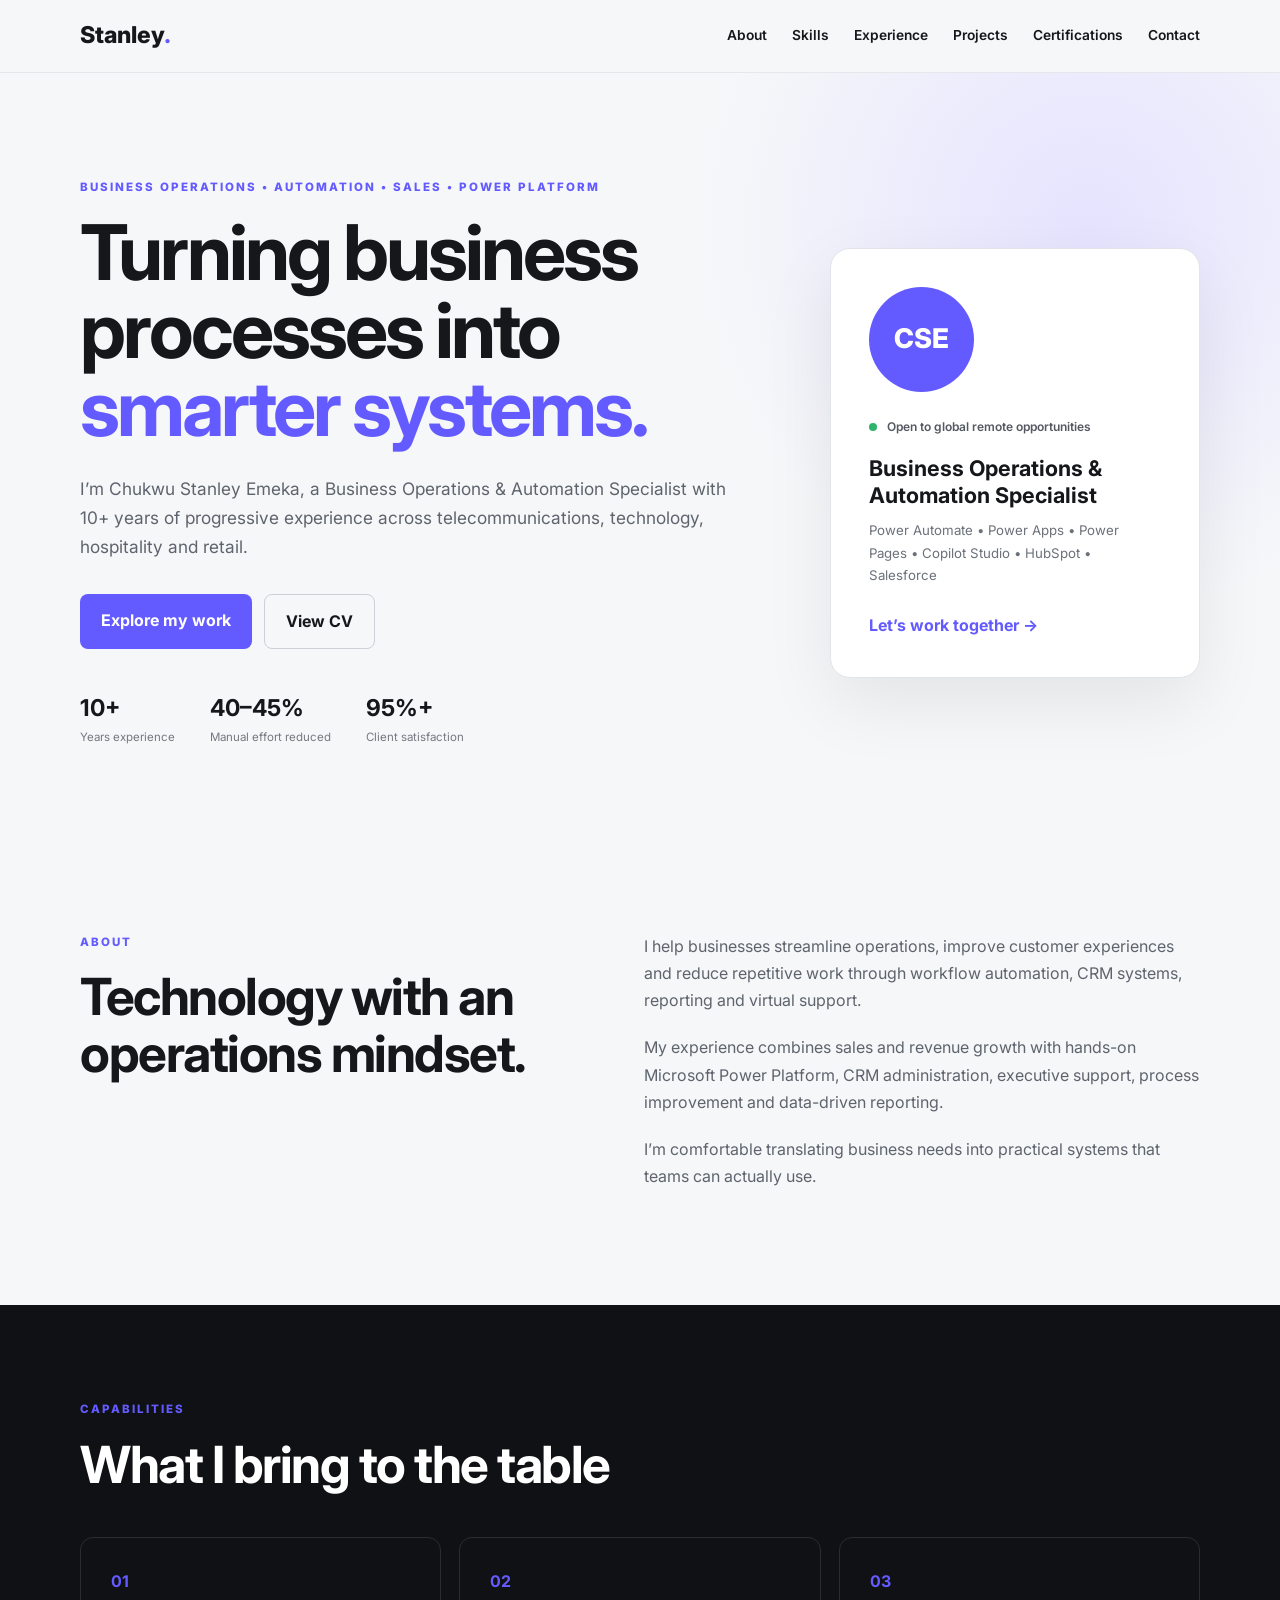
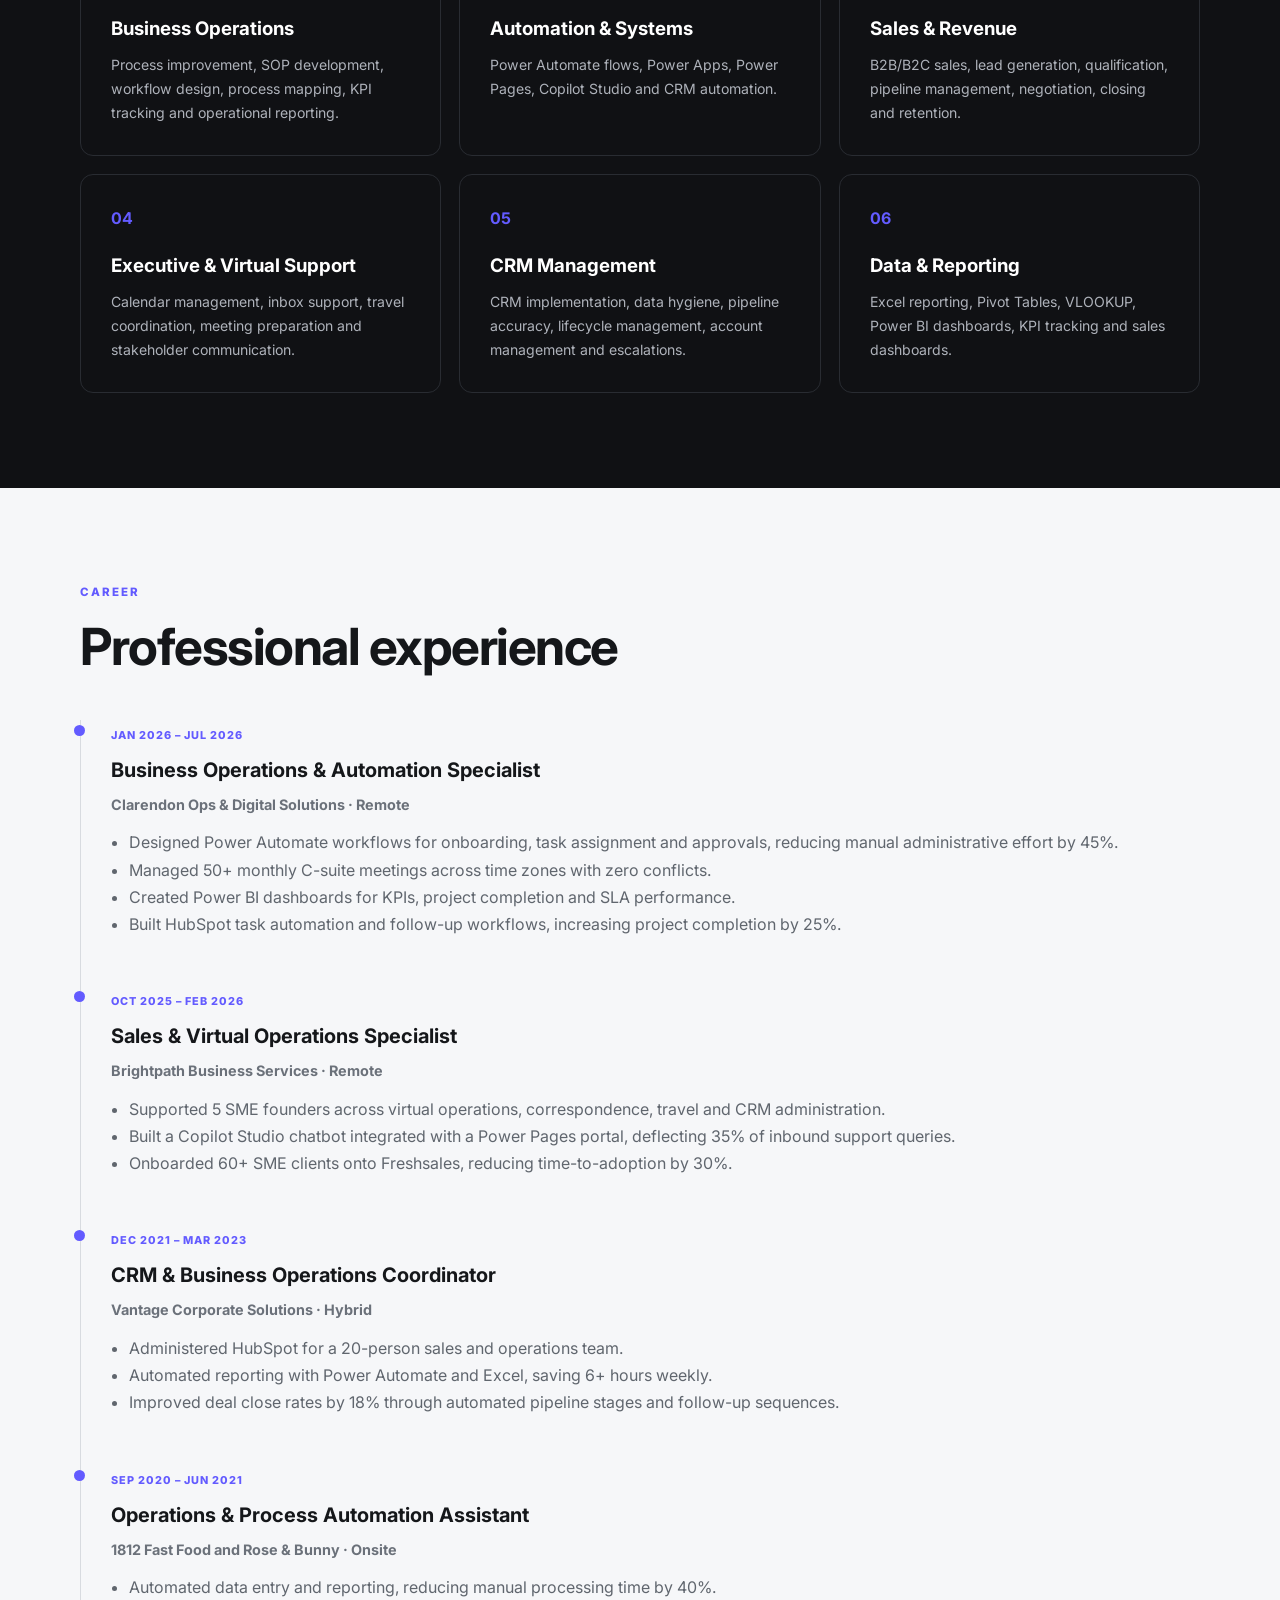
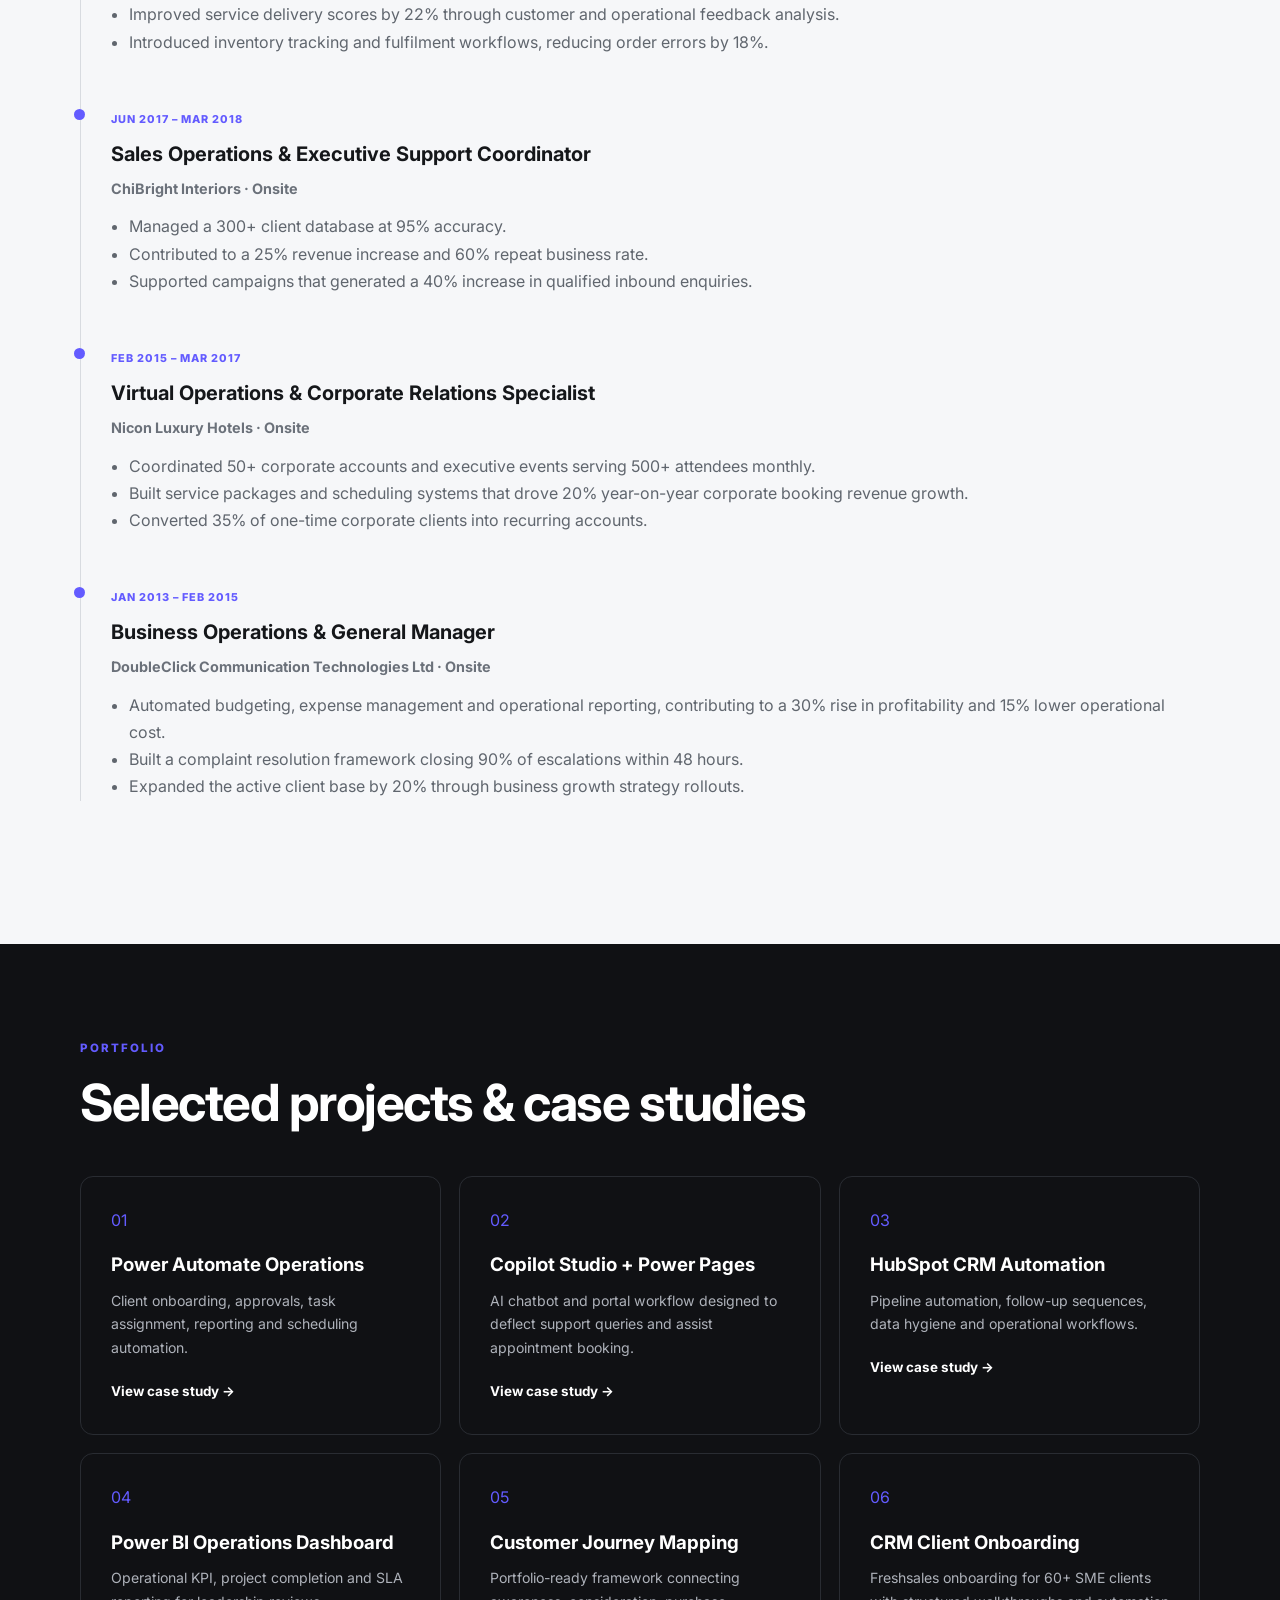
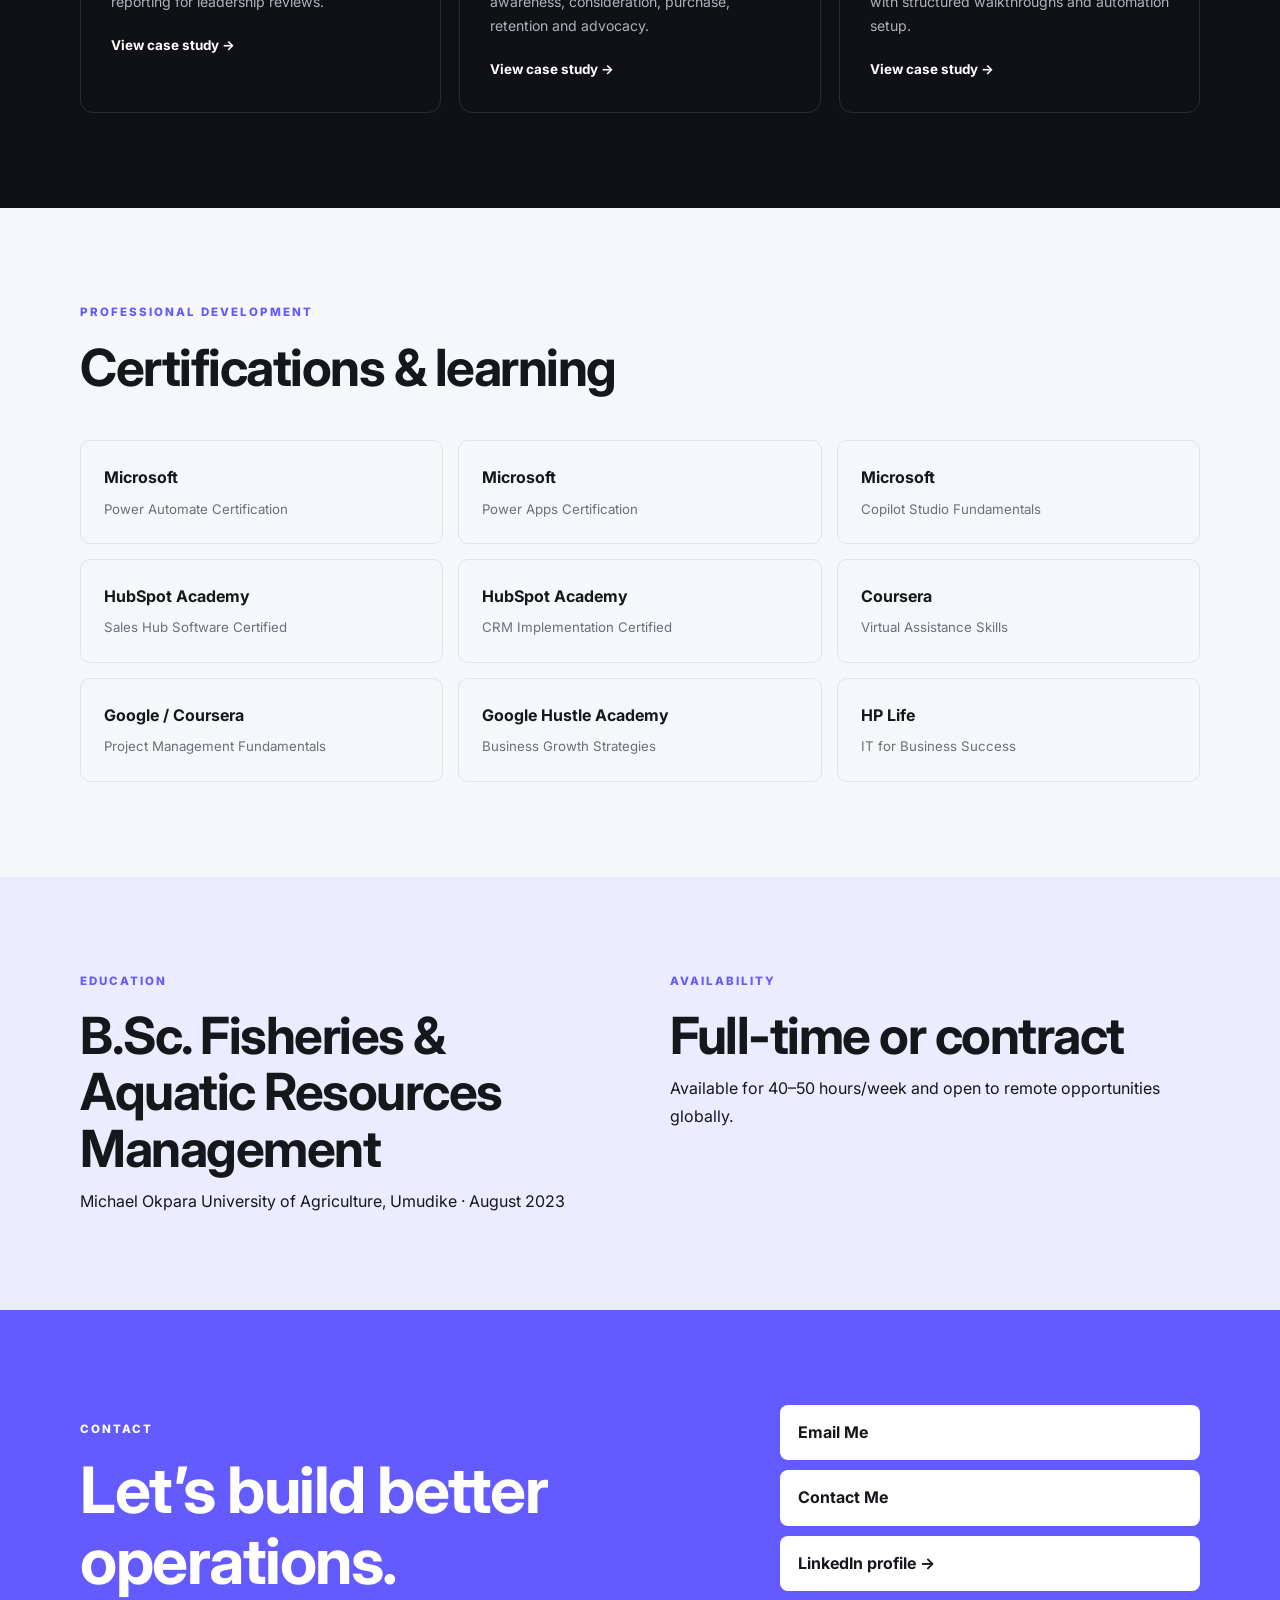
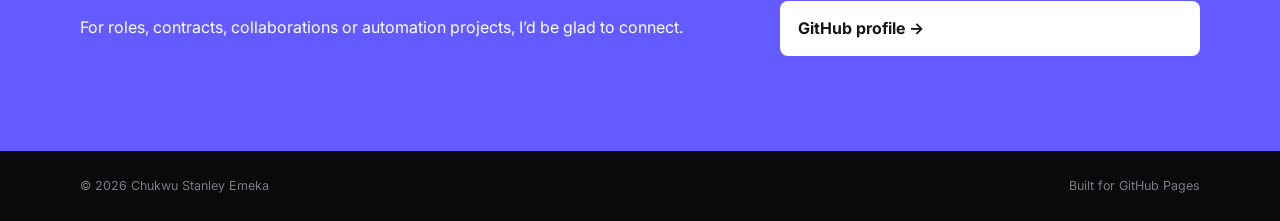
==== index.html @ d2b16f2f "Update index.html" ====
<!DOCTYPE html>
<html lang="en">
<head>
  <meta charset="UTF-8">
  <meta name="viewport" content="width=device-width, initial-scale=1.0">
  <meta name="description" content="Chukwu Stanley Emeka | Business Operations & Automation Specialist, Sales, Virtual Assistant and Microsoft Power Platform.">
  <title>Chukwu Stanley Emeka | Operations & Automation</title>
  <link rel="stylesheet" href="style.css">
  <link rel="preconnect" href="https://fonts.googleapis.com">
  <link rel="preconnect" href="https://fonts.gstatic.com" crossorigin>
  <link href="https://fonts.googleapis.com/css2?family=Inter:wght@400;500;600;700;800&display=swap" rel="stylesheet">
</head>
<body>
<header class="site-header">
  <div class="container nav">
    <a class="logo" href="#home">Stanley<span>.</span></a>
    <button class="menu-toggle" aria-label="Open navigation">☰</button>
    <nav class="nav-links">
      <a href="#about">About</a><a href="#skills">Skills</a><a href="#experience">Experience</a>
      <a href="#projects">Projects</a><a href="#certifications">Certifications</a><a href="#contact">Contact</a>
    </nav>
  </div>
</header>

<main>
<section id="home" class="hero">
  <div class="container hero-grid">
    <div>
      <p class="kicker">BUSINESS OPERATIONS • AUTOMATION • SALES • POWER PLATFORM</p>
      <h1>Turning business processes into <span>smarter systems.</span></h1>
      <p class="lead">I’m Chukwu Stanley Emeka, a Business Operations & Automation Specialist with 10+ years of progressive experience across telecommunications, technology, hospitality and retail.</p>
      <div class="actions">
        <a class="btn primary" href="#projects">Explore my work</a>
        <a class="btn ghost" href="assets/Chukwu_Stanley_Ops_Automation_CV.pdf" target="_blank" rel="noopener">View CV</a>
      </div>
      <div class="hero-metrics">
        <div><strong>10+</strong><span>Years experience</span></div>
        <div><strong>40–45%</strong><span>Manual effort reduced</span></div>
        <div><strong>95%+</strong><span>Client satisfaction</span></div>
      </div>
    </div>
    <aside class="hero-card">
      <div class="avatar">CSE</div>
      <p class="status"><i></i> Open to global remote opportunities</p>
      <h2>Business Operations & Automation Specialist</h2>
      <p>Power Automate • Power Apps • Power Pages • Copilot Studio • HubSpot • Salesforce</p>
      <a class="text-link" href="#contact">Let’s work together →</a>
    </aside>
  </div>
</section>

<section id="about" class="section">
  <div class="container two-col">
    <div>
      <p class="kicker">ABOUT</p>
      <h2>Technology with an operations mindset.</h2>
    </div>
    <div class="copy">
      <p>I help businesses streamline operations, improve customer experiences and reduce repetitive work through workflow automation, CRM systems, reporting and virtual support.</p>
      <p>My experience combines sales and revenue growth with hands-on Microsoft Power Platform, CRM administration, executive support, process improvement and data-driven reporting.</p>
      <p>I’m comfortable translating business needs into practical systems that teams can actually use.</p>
    </div>
  </div>
</section>

<section id="skills" class="section dark">
  <div class="container">
    <p class="kicker">CAPABILITIES</p><h2>What I bring to the table</h2>
    <div class="cards">
      <article><b>01</b><h3>Business Operations</h3><p>Process improvement, SOP development, workflow design, process mapping, KPI tracking and operational reporting.</p></article>
      <article><b>02</b><h3>Automation & Systems</h3><p>Power Automate flows, Power Apps, Power Pages, Copilot Studio and CRM automation.</p></article>
      <article><b>03</b><h3>Sales & Revenue</h3><p>B2B/B2C sales, lead generation, qualification, pipeline management, negotiation, closing and retention.</p></article>
      <article><b>04</b><h3>Executive & Virtual Support</h3><p>Calendar management, inbox support, travel coordination, meeting preparation and stakeholder communication.</p></article>
      <article><b>05</b><h3>CRM Management</h3><p>CRM implementation, data hygiene, pipeline accuracy, lifecycle management, account management and escalations.</p></article>
      <article><b>06</b><h3>Data & Reporting</h3><p>Excel reporting, Pivot Tables, VLOOKUP, Power BI dashboards, KPI tracking and sales dashboards.</p></article>
    </div>
  </div>
</section>

<section id="experience" class="section">
  <div class="container">
    <p class="kicker">CAREER</p><h2>Professional experience</h2>
    <div class="timeline">
      <article><span>JAN 2026 – JUL 2026</span><h3>Business Operations & Automation Specialist</h3><h4>Clarendon Ops & Digital Solutions · Remote</h4><ul>
        <li>Designed Power Automate workflows for onboarding, task assignment and approvals, reducing manual administrative effort by 45%.</li>
        <li>Managed 50+ monthly C-suite meetings across time zones with zero conflicts.</li>
        <li>Created Power BI dashboards for KPIs, project completion and SLA performance.</li>
        <li>Built HubSpot task automation and follow-up workflows, increasing project completion by 25%.</li>
      </ul></article>
      <article><span>OCT 2025 – FEB 2026</span><h3>Sales & Virtual Operations Specialist</h3><h4>Brightpath Business Services · Remote</h4><ul>
        <li>Supported 5 SME founders across virtual operations, correspondence, travel and CRM administration.</li>
        <li>Built a Copilot Studio chatbot integrated with a Power Pages portal, deflecting 35% of inbound support queries.</li>
        <li>Onboarded 60+ SME clients onto Freshsales, reducing time-to-adoption by 30%.</li>
      </ul></article>
      <article><span>DEC 2021 – MAR 2023</span><h3>CRM & Business Operations Coordinator</h3><h4>Vantage Corporate Solutions · Hybrid</h4><ul>
        <li>Administered HubSpot for a 20-person sales and operations team.</li>
        <li>Automated reporting with Power Automate and Excel, saving 6+ hours weekly.</li>
        <li>Improved deal close rates by 18% through automated pipeline stages and follow-up sequences.</li>
      </ul></article>
      <article><span>SEP 2020 – JUN 2021</span><h3>Operations & Process Automation Assistant</h3><h4>1812 Fast Food and Rose & Bunny · Onsite</h4><ul>
        <li>Automated data entry and reporting, reducing manual processing time by 40%.</li>
        <li>Improved service delivery scores by 22% through customer and operational feedback analysis.</li>
        <li>Introduced inventory tracking and fulfilment workflows, reducing order errors by 18%.</li>
      </ul></article>
      <article><span>JUN 2017 – MAR 2018</span><h3>Sales Operations & Executive Support Coordinator</h3><h4>ChiBright Interiors · Onsite</h4><ul>
        <li>Managed a 300+ client database at 95% accuracy.</li>
        <li>Contributed to a 25% revenue increase and 60% repeat business rate.</li>
        <li>Supported campaigns that generated a 40% increase in qualified inbound enquiries.</li>
      </ul></article>
      <article><span>FEB 2015 – MAR 2017</span><h3>Virtual Operations & Corporate Relations Specialist</h3><h4>Nicon Luxury Hotels · Onsite</h4><ul>
        <li>Coordinated 50+ corporate accounts and executive events serving 500+ attendees monthly.</li>
        <li>Built service packages and scheduling systems that drove 20% year-on-year corporate booking revenue growth.</li>
        <li>Converted 35% of one-time corporate clients into recurring accounts.</li>
      </ul></article>
      <article><span>JAN 2013 – FEB 2015</span><h3>Business Operations & General Manager</h3><h4>DoubleClick Communication Technologies Ltd · Onsite</h4><ul>
        <li>Automated budgeting, expense management and operational reporting, contributing to a 30% rise in profitability and 15% lower operational cost.</li>
        <li>Built a complaint resolution framework closing 90% of escalations within 48 hours.</li>
        <li>Expanded the active client base by 20% through business growth strategy rollouts.</li>
      </ul></article>
    </div>
  </div>
</section>

<section id="projects" class="section dark">
  <div class="container">
    <p class="kicker">PORTFOLIO</p><h2>Selected projects & case studies</h2>
    <div class="project-grid">
      <a class="project-card" href="projects/power-automate.html"><span>01</span><h3>Power Automate Operations</h3><p>Client onboarding, approvals, task assignment, reporting and scheduling automation.</p><b>View case study →</b></a>
      <a class="project-card" href="projects/copilot-studio.html"><span>02</span><h3>Copilot Studio + Power Pages</h3><p>AI chatbot and portal workflow designed to deflect support queries and assist appointment booking.</p><b>View case study →</b></a>
      <a class="project-card" href="projects/hubspot-crm.html"><span>03</span><h3>HubSpot CRM Automation</h3><p>Pipeline automation, follow-up sequences, data hygiene and operational workflows.</p><b>View case study →</b></a>
      <a class="project-card" href="projects/power-bi.html"><span>04</span><h3>Power BI Operations Dashboard</h3><p>Operational KPI, project completion and SLA reporting for leadership reviews.</p><b>View case study →</b></a>
      <a class="project-card" href="projects/customer-journey.html"><span>05</span><h3>Customer Journey Mapping</h3><p>Portfolio-ready framework connecting awareness, consideration, purchase, retention and advocacy.</p><b>View case study →</b></a>
      <a class="project-card" href="projects/crm-onboarding.html"><span>06</span><h3>CRM Client Onboarding</h3><p>Freshsales onboarding for 60+ SME clients with structured walkthroughs and automation setup.</p><b>View case study →</b></a>
    </div>
  </div>
</section>

<section id="certifications" class="section">
  <div class="container">
    <p class="kicker">PROFESSIONAL DEVELOPMENT</p><h2>Certifications & learning</h2>
    <div class="cert-grid">
      <div><strong>Microsoft</strong><span>Power Automate Certification</span></div>
      <div><strong>Microsoft</strong><span>Power Apps Certification</span></div>
      <div><strong>Microsoft</strong><span>Copilot Studio Fundamentals</span></div>
      <div><strong>HubSpot Academy</strong><span>Sales Hub Software Certified</span></div>
      <div><strong>HubSpot Academy</strong><span>CRM Implementation Certified</span></div>
      <div><strong>Coursera</strong><span>Virtual Assistance Skills</span></div>
      <div><strong>Google / Coursera</strong><span>Project Management Fundamentals</span></div>
      <div><strong>Google Hustle Academy</strong><span>Business Growth Strategies</span></div>
      <div><strong>HP Life</strong><span>IT for Business Success</span></div>
    </div>
  </div>
</section>

<section class="section highlight">
  <div class="container highlight-grid">
    <div><p class="kicker">EDUCATION</p><h2>B.Sc. Fisheries & Aquatic Resources Management</h2><p>Michael Okpara University of Agriculture, Umudike · August 2023</p></div>
    <div><p class="kicker">AVAILABILITY</p><h2>Full-time or contract</h2><p>Available for 40–50 hours/week and open to remote opportunities globally.</p></div>
  </div>
</section>

<section id="contact" class="section contact">
  <div class="container contact-grid">
    <div><p class="kicker">CONTACT</p><h2>Let’s build better operations.</h2><p>For roles, contracts, collaborations or automation projects, I’d be glad to connect.</p></div>
    <div class="contact-links">
      <a href="mailto:stanthebest.ce@gmail.com">Email Me</a>
      <a href="tel:+2348025000174">Contact Me</a>
      <a href="https://www.linkedin.com/in/chukwu-stanley-e" target="_blank" rel="noopener">LinkedIn profile →</a>
      <a href="https://github.com/stanthebest94" target="_blank" rel="noopener">GitHub profile →</a>
    </div>
  </div>
</section>
</main>

<footer><div class="container footer"><span>© <span id="year"></span> Chukwu Stanley Emeka</span><span>Built for GitHub Pages</span></div></footer>
<script src="script.js"></script>
</body>
</html>
---- style.css ----
*{box-sizing:border-box;margin:0;padding:0}html{scroll-behavior:smooth}body{font-family:Inter,Arial,sans-serif;background:#f6f7f9;color:#15171a;line-height:1.7}a{text-decoration:none;color:inherit}.container{width:min(1120px,90%);margin:auto}.site-header{position:sticky;top:0;z-index:20;background:rgba(246,247,249,.94);backdrop-filter:blur(14px);border-bottom:1px solid #e5e7eb}.nav{min-height:72px;display:flex;align-items:center;justify-content:space-between}.logo{font-size:1.45rem;font-weight:800}.logo span{color:#635bff}.nav-links{display:flex;gap:25px;font-size:.86rem;font-weight:600}.nav-links a:hover{color:#635bff}.menu-toggle{display:none;background:none;border:0;font-size:1.5rem}.hero{padding:105px 0 90px;background:radial-gradient(circle at 85% 20%,#e6e3ff,transparent 31%)}.hero-grid{display:grid;grid-template-columns:1.45fr .8fr;gap:80px;align-items:center}.kicker{font-size:.72rem;letter-spacing:2px;font-weight:800;color:#635bff;margin-bottom:16px}.hero h1{font-size:clamp(3rem,6vw,5.5rem);line-height:1.02;letter-spacing:-3px;margin-bottom:25px}.hero h1 span{color:#635bff}.lead{font-size:1.08rem;color:#5e646d;max-width:720px}.actions{display:flex;gap:12px;margin:32px 0}.btn{display:inline-block;padding:13px 21px;border-radius:8px;font-weight:700}.primary{background:#635bff;color:#fff}.ghost{border:1px solid #ccd0d7}.hero-metrics{display:flex;gap:35px;margin-top:40px}.hero-metrics strong,.hero-metrics span{display:block}.hero-metrics strong{font-size:1.45rem}.hero-metrics span{font-size:.72rem;color:#747981}.hero-card{background:#fff;border:1px solid #e1e4e8;border-radius:20px;padding:38px;box-shadow:0 25px 70px rgba(0,0,0,.08)}.avatar{width:105px;height:105px;border-radius:50%;display:grid;place-items:center;background:#635bff;color:#fff;font-size:1.7rem;font-weight:800;margin-bottom:25px}.status{font-size:.75rem;font-weight:600;color:#535861}.status i{display:inline-block;width:8px;height:8px;background:#2db56e;border-radius:50%;margin-right:7px}.hero-card h2{font-size:1.35rem;line-height:1.25;margin:18px 0 10px}.hero-card>p:last-of-type{font-size:.83rem;color:#6b717a}.text-link{display:inline-block;margin-top:25px;color:#635bff;font-weight:700}.section{padding:95px 0}.section h2{font-size:clamp(2.1rem,4vw,3.4rem);line-height:1.1;letter-spacing:-1.5px;margin-bottom:45px}.two-col{display:grid;grid-template-columns:1fr 1.15fr;gap:80px}.copy{color:#5e646d}.copy p{margin-bottom:20px}.dark{background:#101114;color:#fff}.cards{display:grid;grid-template-columns:repeat(3,1fr);gap:18px}.cards article{border:1px solid #292c32;border-radius:13px;padding:30px;transition:.25s}.cards article:hover{transform:translateY(-4px);border-color:#635bff}.cards b,.project-card span{color:#635bff}.cards h3{margin:18px 0 8px}.cards p,.project-card p{color:#aeb2ba;font-size:.88rem}.timeline{border-left:1px solid #d8dbe0;padding-left:30px}.timeline article{position:relative;margin-bottom:48px}.timeline article:before{content:"";position:absolute;left:-37px;top:5px;width:11px;height:11px;border-radius:50%;background:#635bff}.timeline span{font-size:.68rem;letter-spacing:1px;font-weight:800;color:#635bff}.timeline h3{font-size:1.25rem;margin:6px 0}.timeline h4{font-size:.9rem;color:#6b717a;margin-bottom:12px}.timeline ul{padding-left:18px;color:#60666e}.project-grid{display:grid;grid-template-columns:repeat(3,1fr);gap:18px}.project-card{display:block;border:1px solid #292c32;border-radius:13px;padding:30px;transition:.25s}.project-card:hover{transform:translateY(-4px);border-color:#635bff}.project-card h3{margin:15px 0 8px}.project-card b{display:inline-block;margin-top:20px;color:#fff;font-size:.84rem}.cert-grid{display:grid;grid-template-columns:repeat(3,1fr);gap:15px}.cert-grid div{padding:23px;border:1px solid #e0e3e7;border-radius:10px}.cert-grid strong,.cert-grid span{display:block}.cert-grid strong{margin-bottom:6px}.cert-grid span{font-size:.83rem;color:#697079}.highlight{background:#ecebff}.highlight-grid{display:grid;grid-template-columns:1fr 1fr;gap:60px}.highlight h2{margin-bottom:12px}.contact{background:#635bff;color:#fff}.contact .kicker{color:#fff}.contact-grid{display:grid;grid-template-columns:1.2fr .8fr;gap:70px;align-items:center}.contact h2{font-size:clamp(2.4rem,5vw,4.2rem);margin-bottom:18px}.contact-links{display:flex;flex-direction:column;gap:10px}.contact-links a{background:#fff;color:#15171a;padding:14px 18px;border-radius:8px;font-weight:700}.footer{min-height:70px;display:flex;align-items:center;justify-content:space-between;color:#777d85;font-size:.78rem}footer{background:#090a0c}@media(max-width:850px){.nav-links{display:none;position:absolute;top:72px;left:0;right:0;background:#f6f7f9;padding:25px;flex-direction:column;text-align:center}.nav-links.open{display:flex}.menu-toggle{display:block}.hero-grid,.two-col,.contact-grid,.highlight-grid{grid-template-columns:1fr}.cards,.project-grid,.cert-grid{grid-template-columns:1fr 1fr}.hero{padding-top:75px}.hero-metrics{flex-wrap:wrap}}@media(max-width:550px){.section{padding:70px 0}.hero h1{letter-spacing:-2px}.hero-metrics{gap:20px}.cards,.project-grid,.cert-grid{grid-template-columns:1fr}.actions{flex-direction:column}.btn{text-align:center}.footer{flex-direction:column;justify-content:center;gap:5px}}
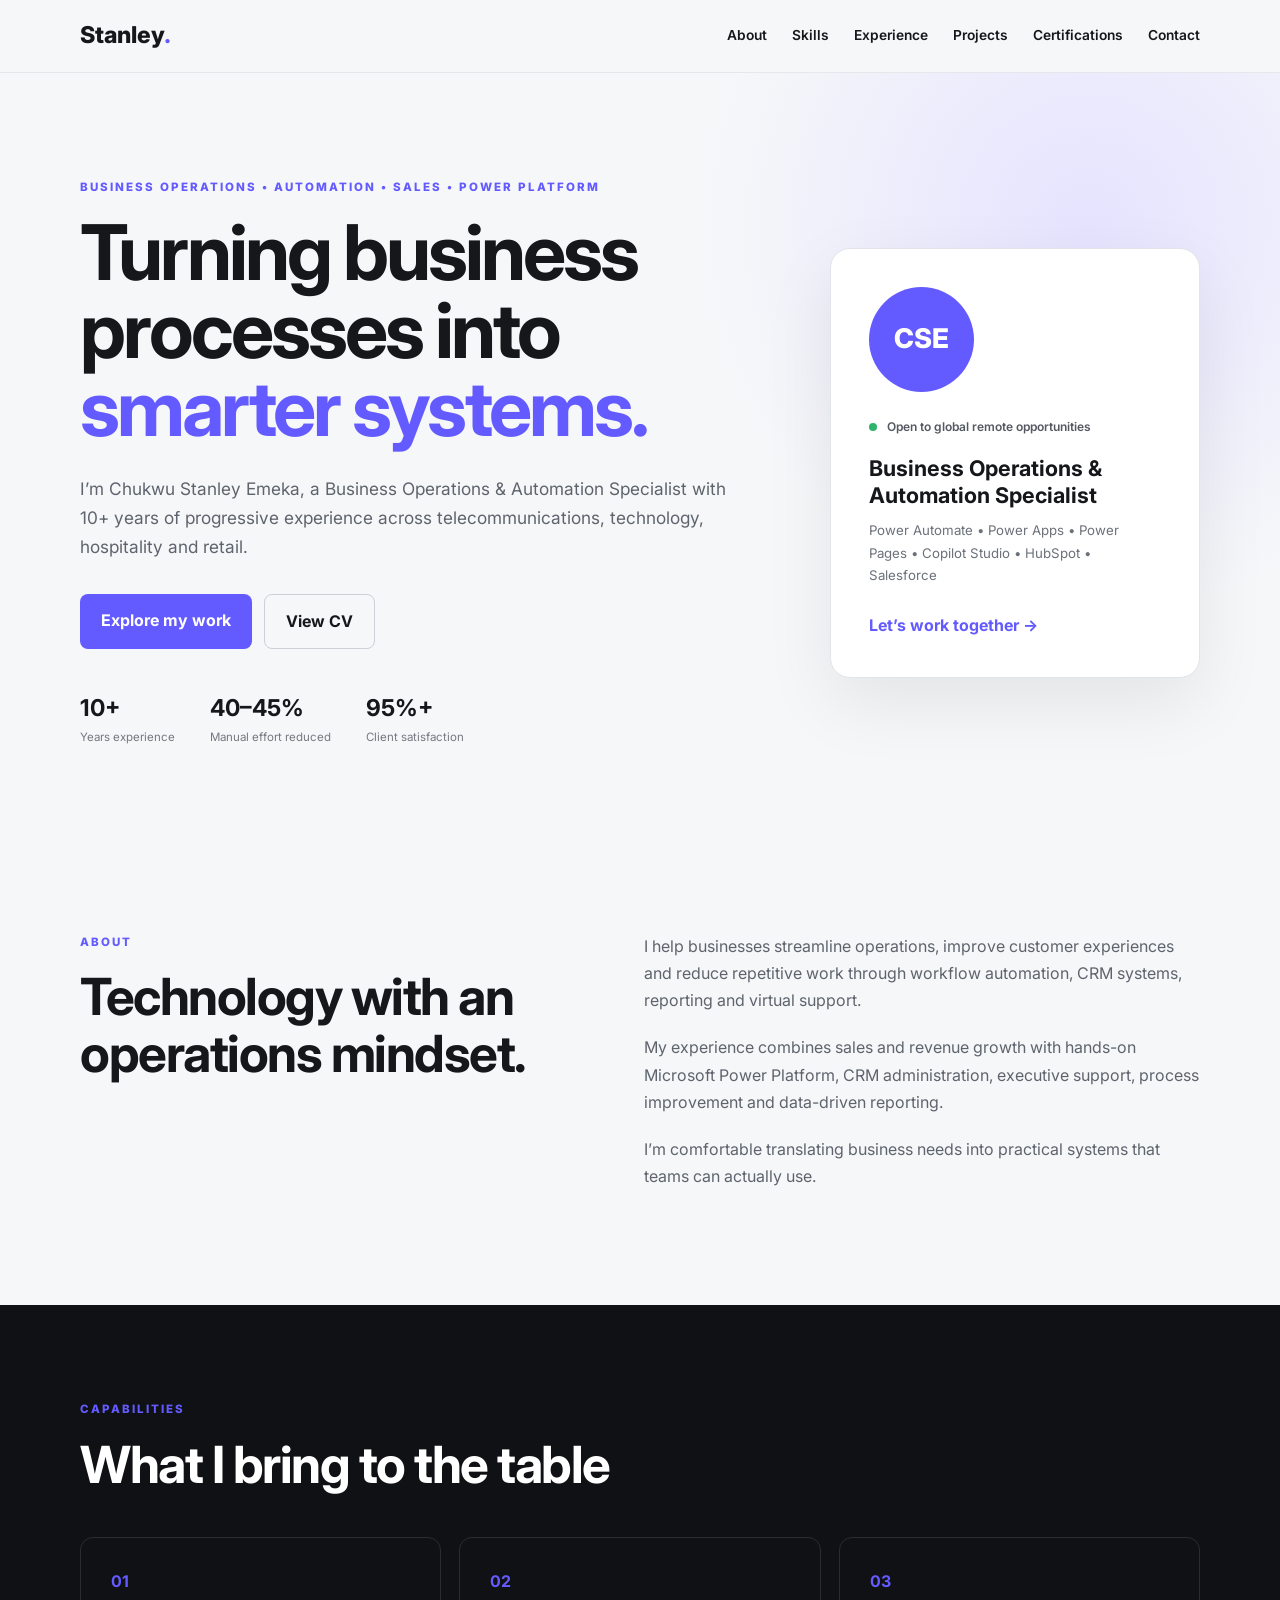
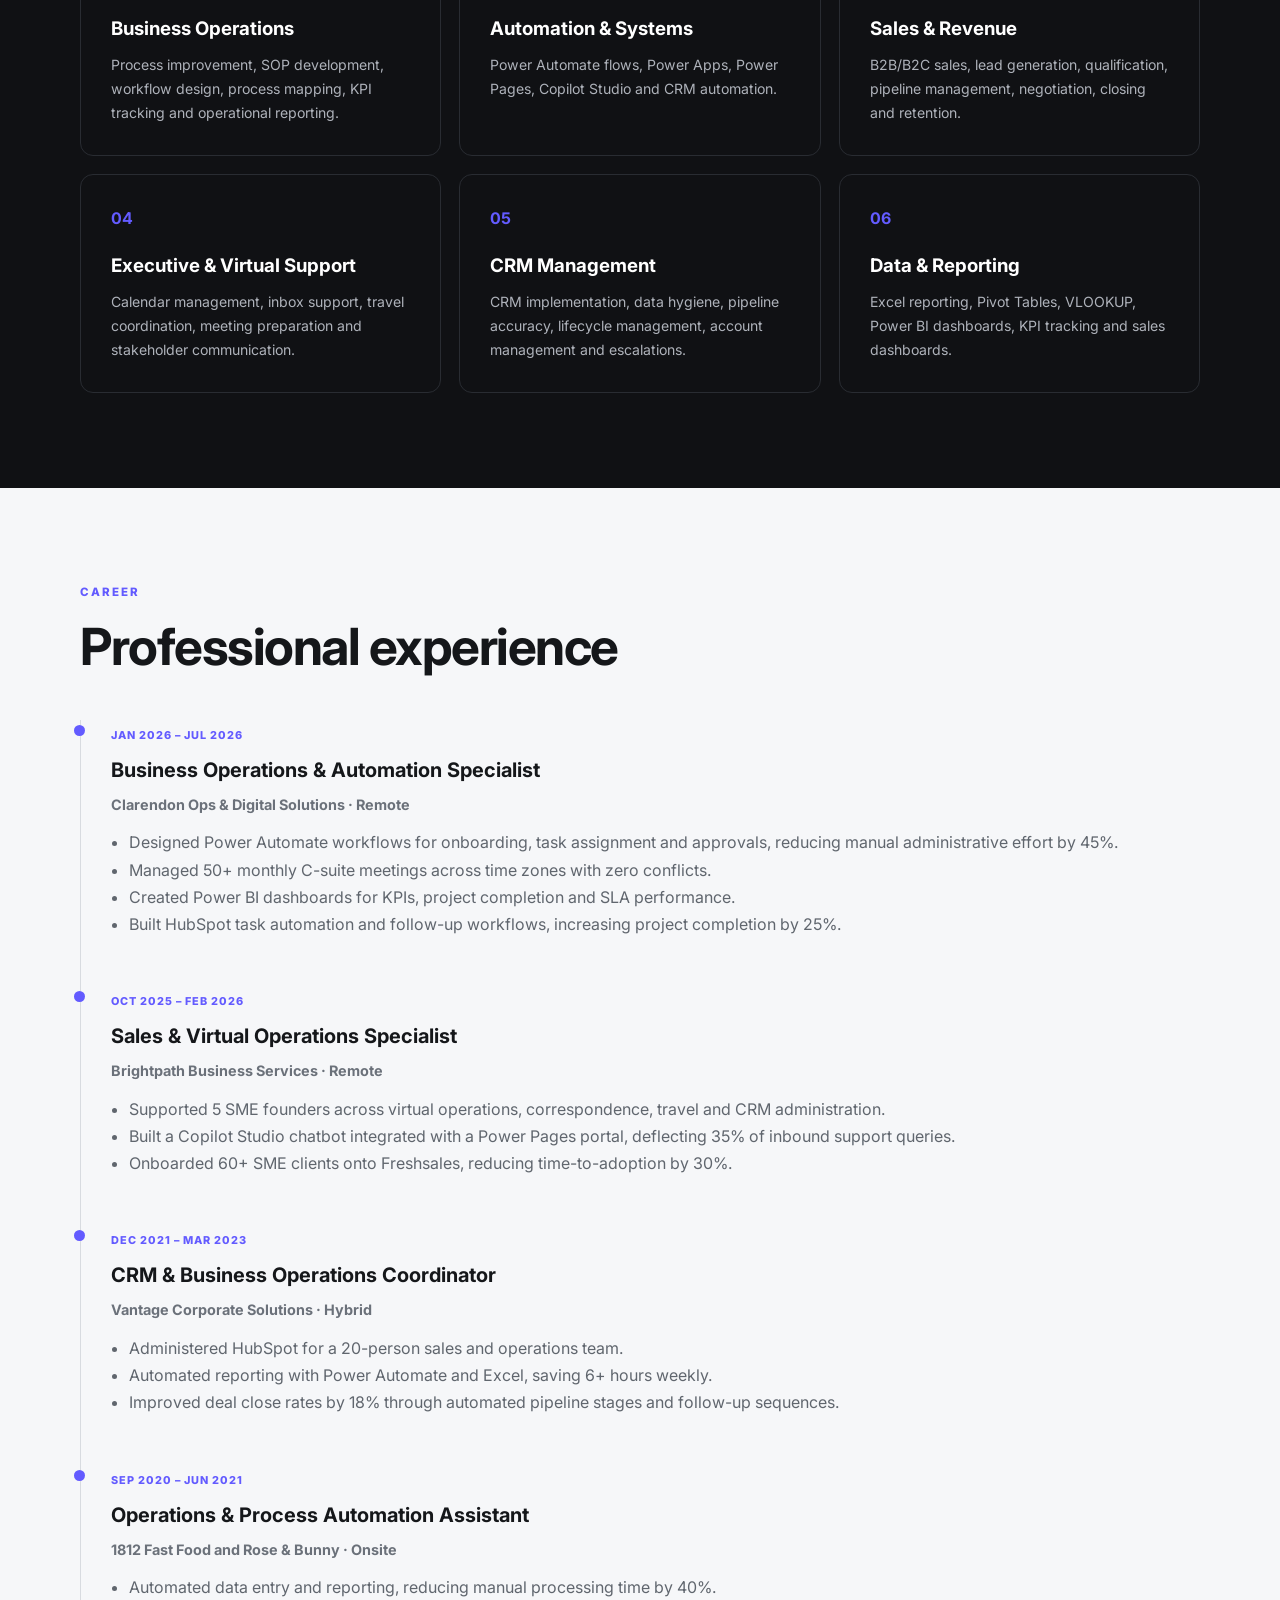
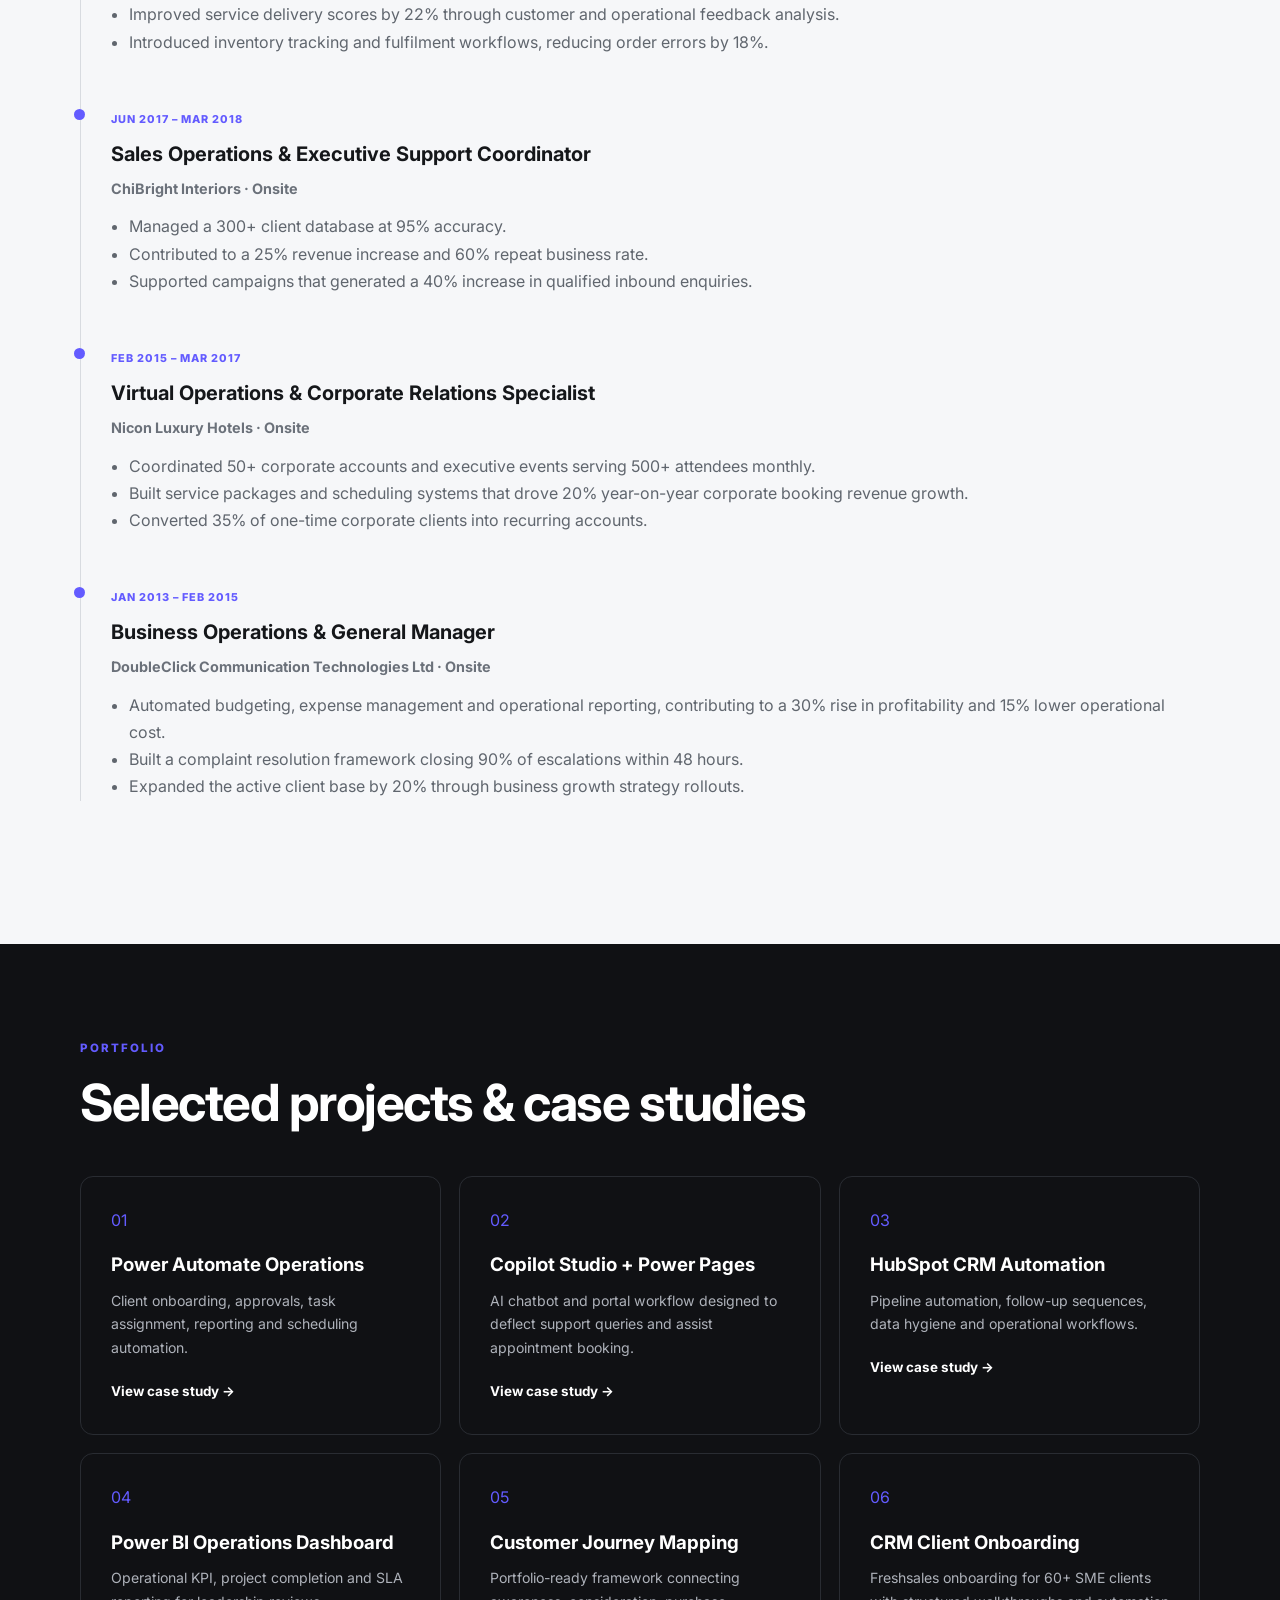
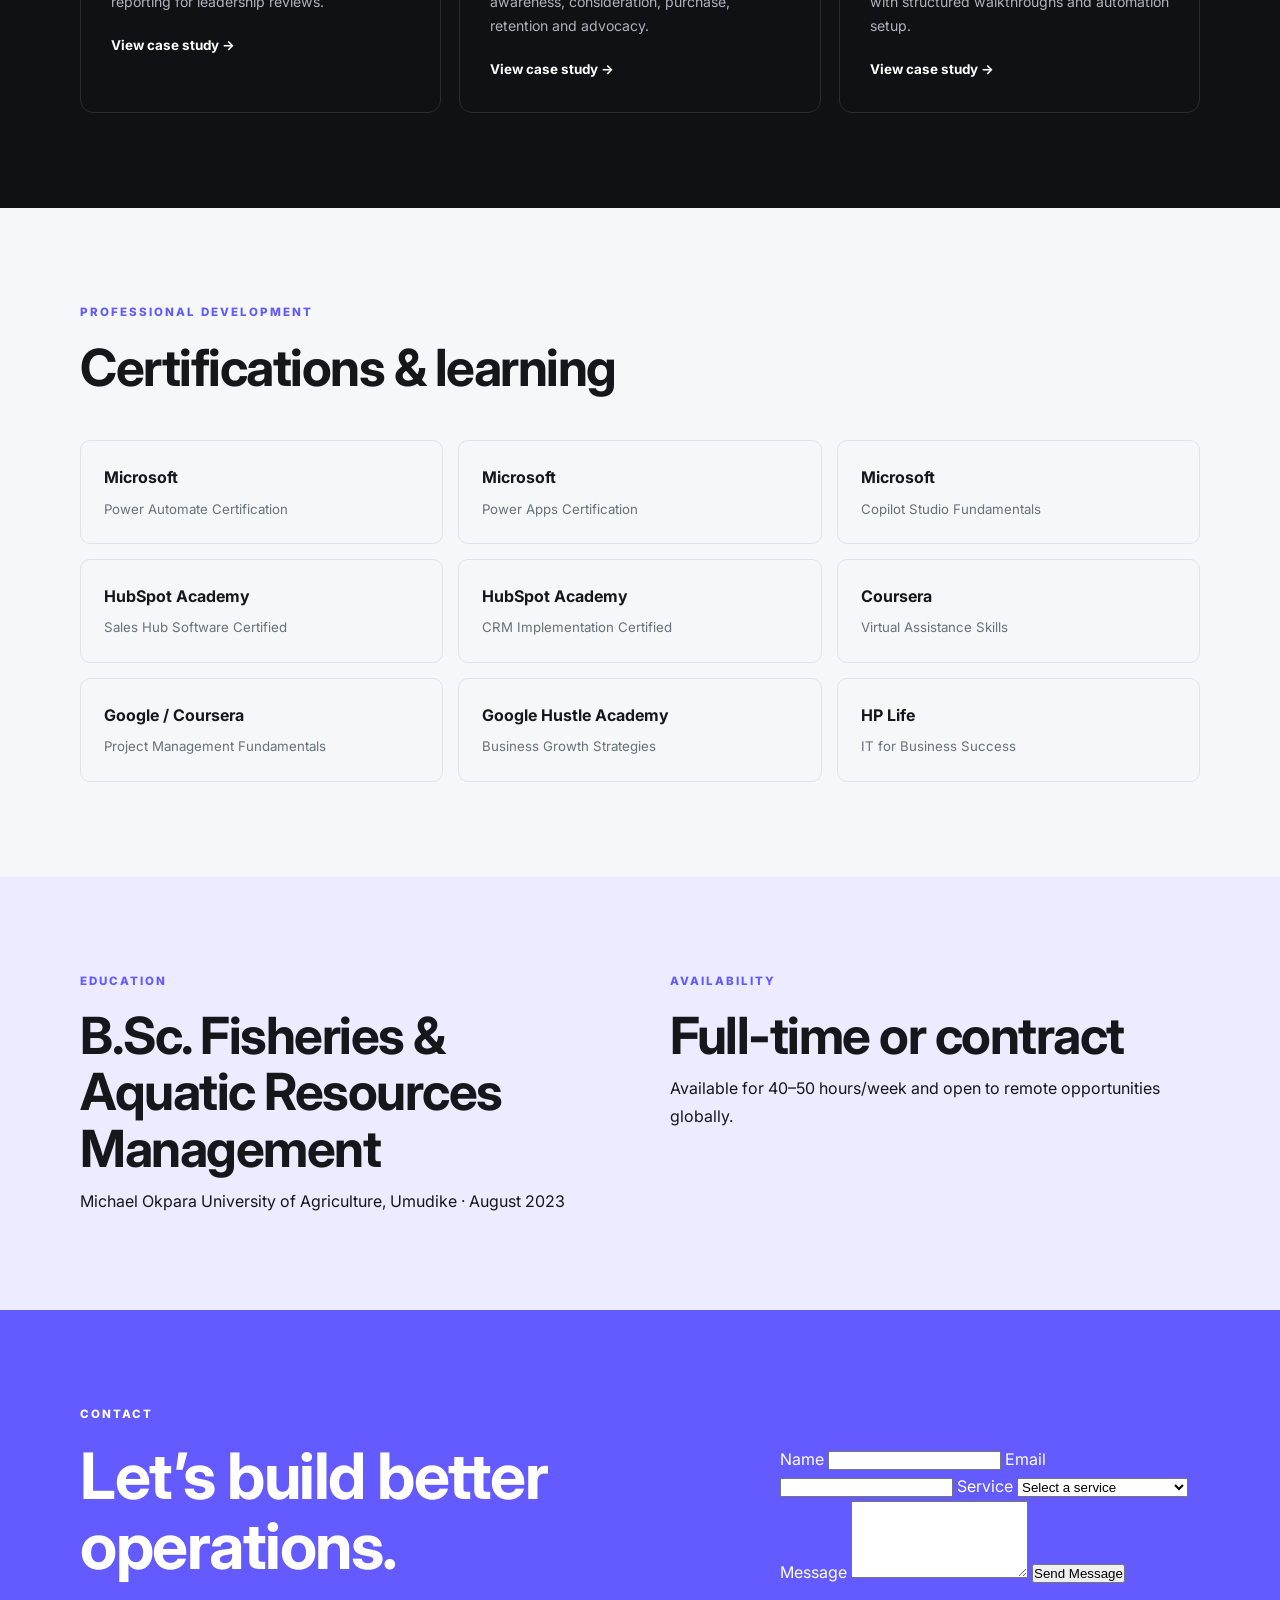
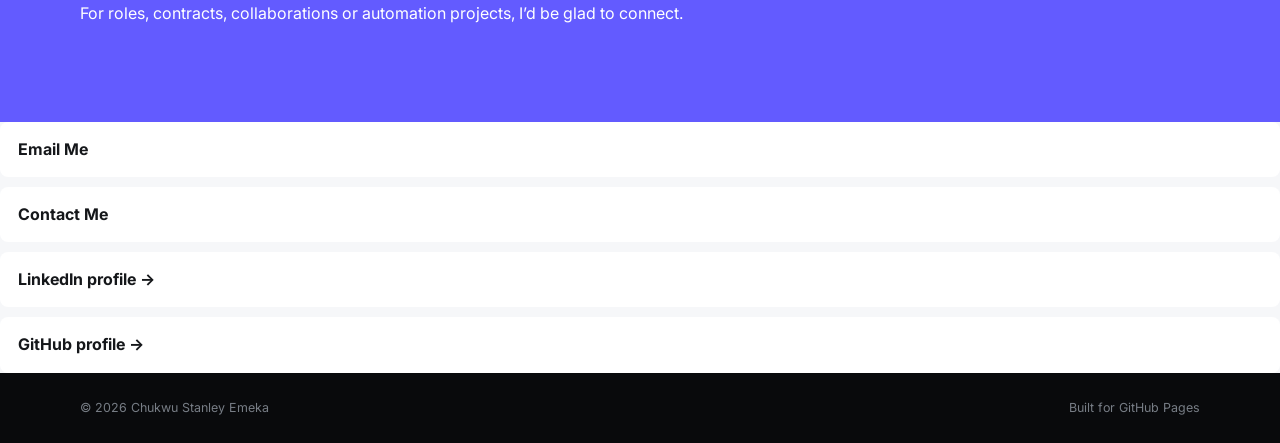
==== commit a66a9d19: "Update index.html" ====
--- a/index.html
+++ b/index.html
@@ -1,6 +1,14 @@
 <!DOCTYPE html>
 <html lang="en">
 <head>
+<!-- Google Tag Manager -->
+<script>(function(w,d,s,l,i){w[l]=w[l]||[];w[l].push({'gtm.start':
+new Date().getTime(),event:'gtm.js'});var f=d.getElementsByTagName(s)[0],
+j=d.createElement(s),dl=l!='dataLayer'?'&l='+l:'';j.async=true;j.src=
+'https://www.googletagmanager.com/gtm.js?id='+i+dl;f.parentNode.insertBefore(j,f);
+})(window,document,'script','dataLayer','GTM-5NNMPSBJ');</script>
+<!-- End Google Tag Manager -->
+</script>
   <meta charset="UTF-8">
   <meta name="viewport" content="width=device-width, initial-scale=1.0">
   <meta name="description" content="Chukwu Stanley Emeka | Business Operations & Automation Specialist, Sales, Virtual Assistant and Microsoft Power Platform.">
@@ -161,7 +169,38 @@
 
 <section id="contact" class="section contact">
   <div class="container contact-grid">
-    <div><p class="kicker">CONTACT</p><h2>Let’s build better operations.</h2><p>For roles, contracts, collaborations or automation projects, I’d be glad to connect.</p></div>
+    <div>
+      <p class="kicker">CONTACT</p>
+      <h2>Let’s build better operations.</h2>
+      <p>For roles, contracts, collaborations or automation projects, I’d be glad to connect.</p>
+    </div>
+
+    <form action="YOUR_MAKE_WEBHOOK_URL" method="POST">
+      <input type="hidden" name="source" value="Portfolio Website">
+
+      <label for="name">Name</label>
+      <input type="text" id="name" name="name" required>
+
+      <label for="email">Email</label>
+      <input type="email" id="email" name="email" required>
+
+      <label for="service">Service</label>
+      <select id="service" name="service" required>
+        <option value="">Select a service</option>
+        <option value="Business Automation">Business Automation</option>
+        <option value="Virtual Assistance">Virtual Assistance</option>
+        <option value="CRM & Operations">CRM & Operations</option>
+        <option value="Microsoft Power Platform">Microsoft Power Platform</option>
+        <option value="Sales Support">Sales Support</option>
+      </select>
+
+      <label for="message">Message</label>
+      <textarea id="message" name="message" rows="5" required></textarea>
+
+      <button type="submit">Send Message</button>
+    </form>
+  </div>
+</section>
     <div class="contact-links">
       <a href="mailto:stanthebest.ce@gmail.com">Email Me</a>
       <a href="tel:+2348025000174">Contact Me</a>
@@ -174,5 +213,9 @@
 
 <footer><div class="container footer"><span>© <span id="year"></span> Chukwu Stanley Emeka</span><span>Built for GitHub Pages</span></div></footer>
 <script src="script.js"></script>
+  <!-- Google Tag Manager (noscript) -->
+<noscript><iframe src="https://www.googletagmanager.com/ns.html?id=GTM-5NNMPSBJ"
+height="0" width="0" style="display:none;visibility:hidden"></iframe></noscript>
+<!-- End Google Tag Manager (noscript) -->
 </body>
 </html>
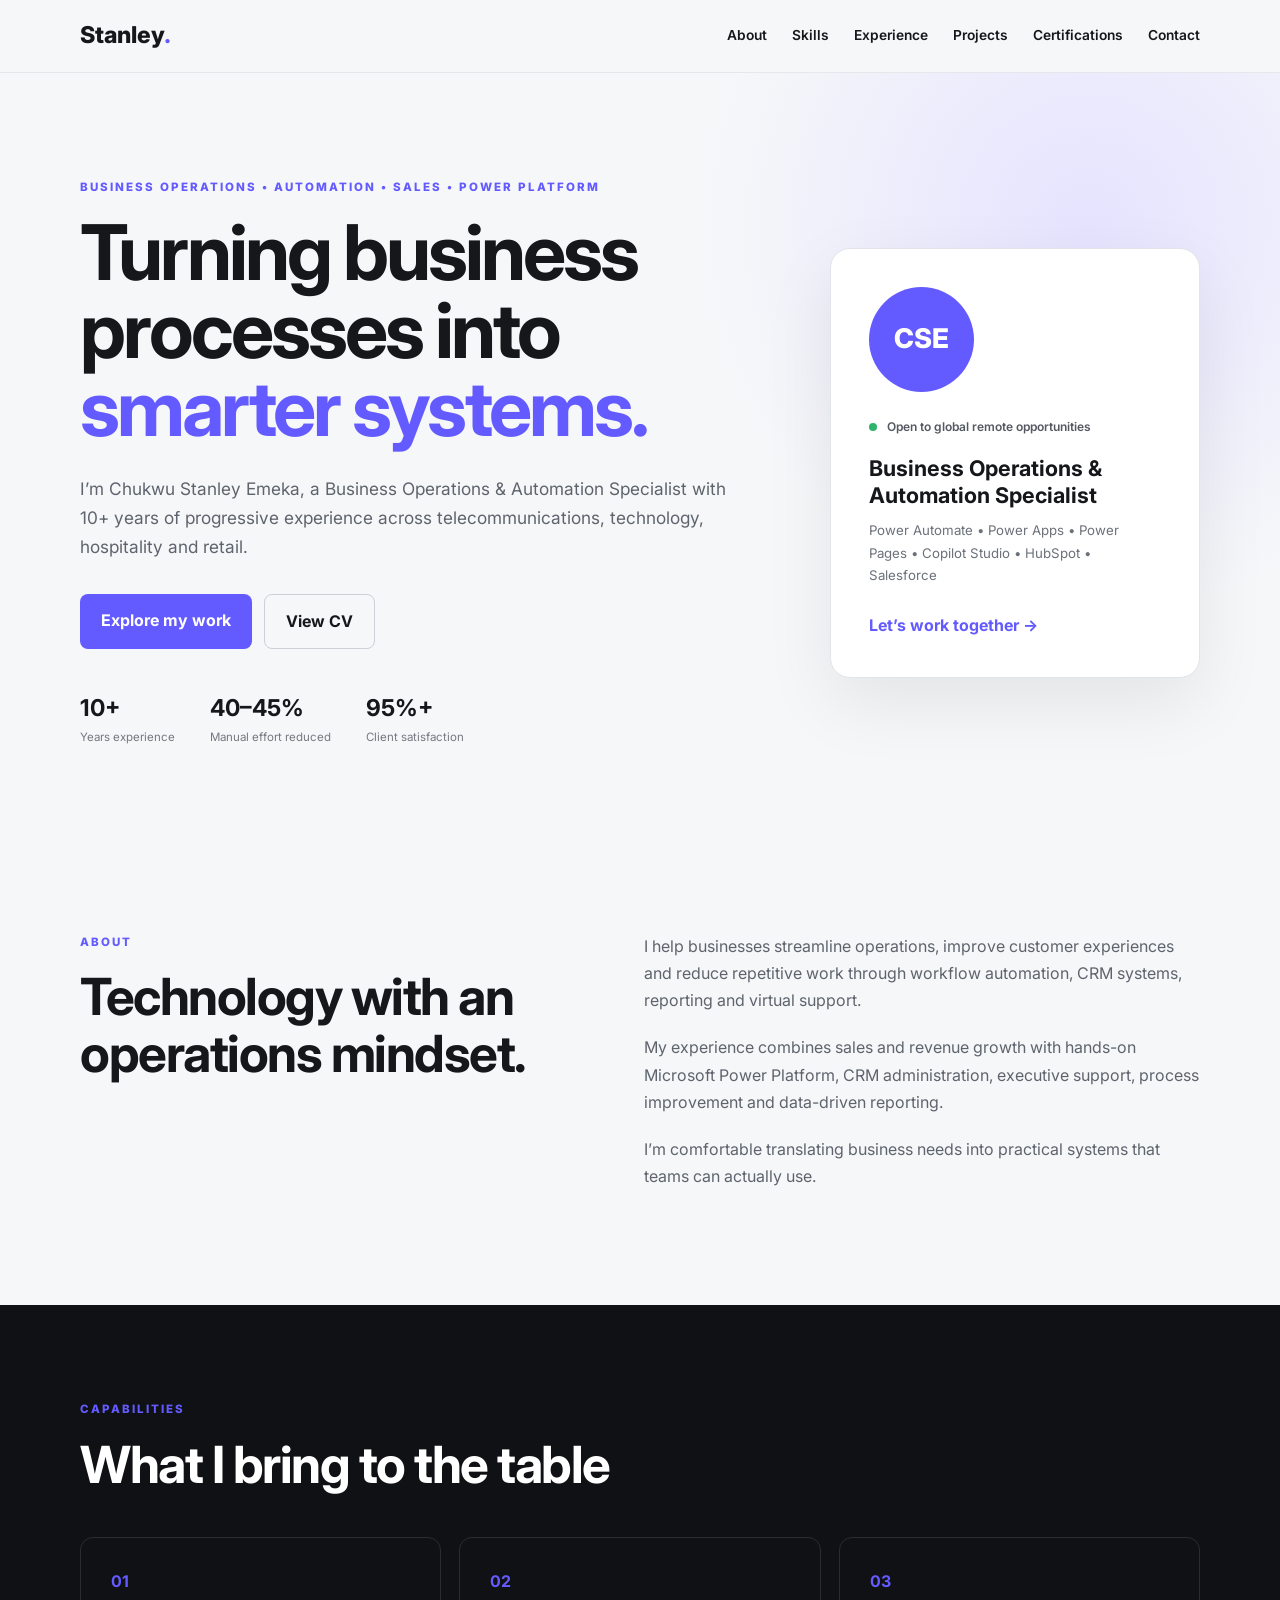
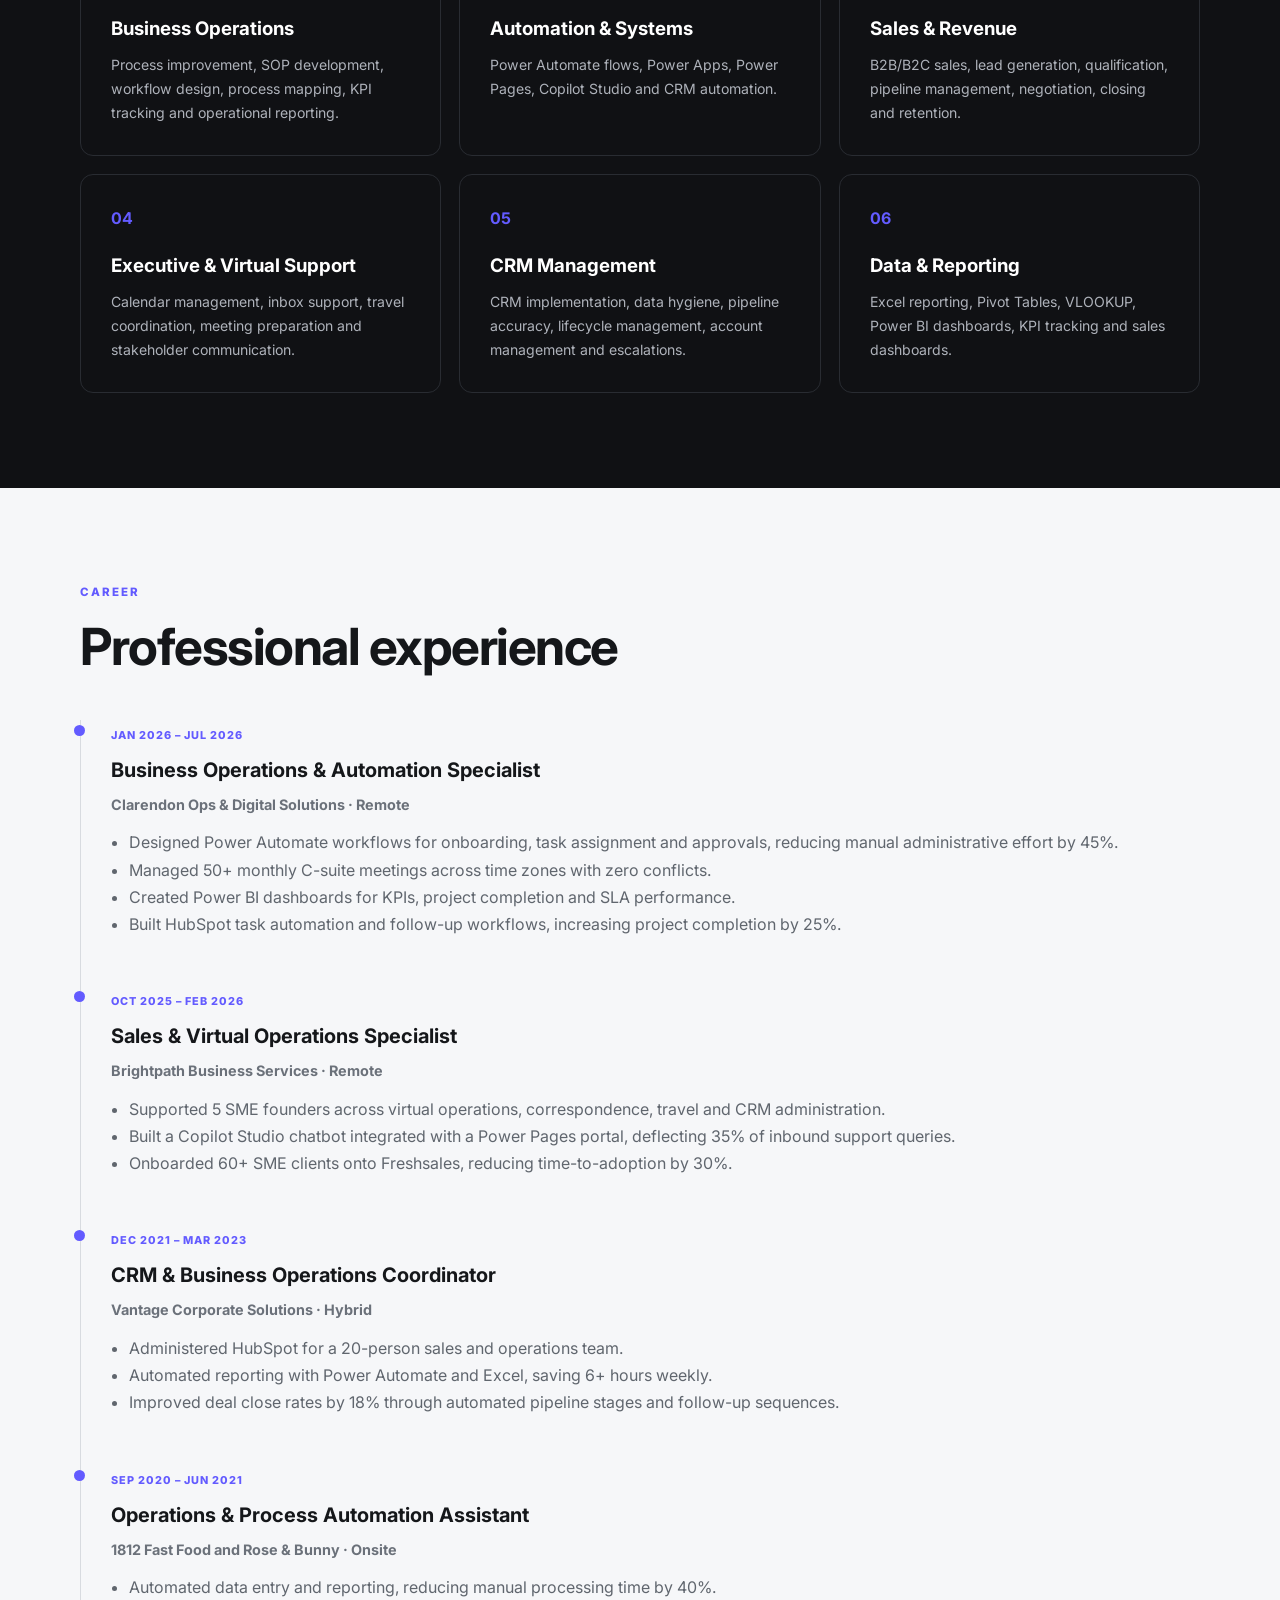
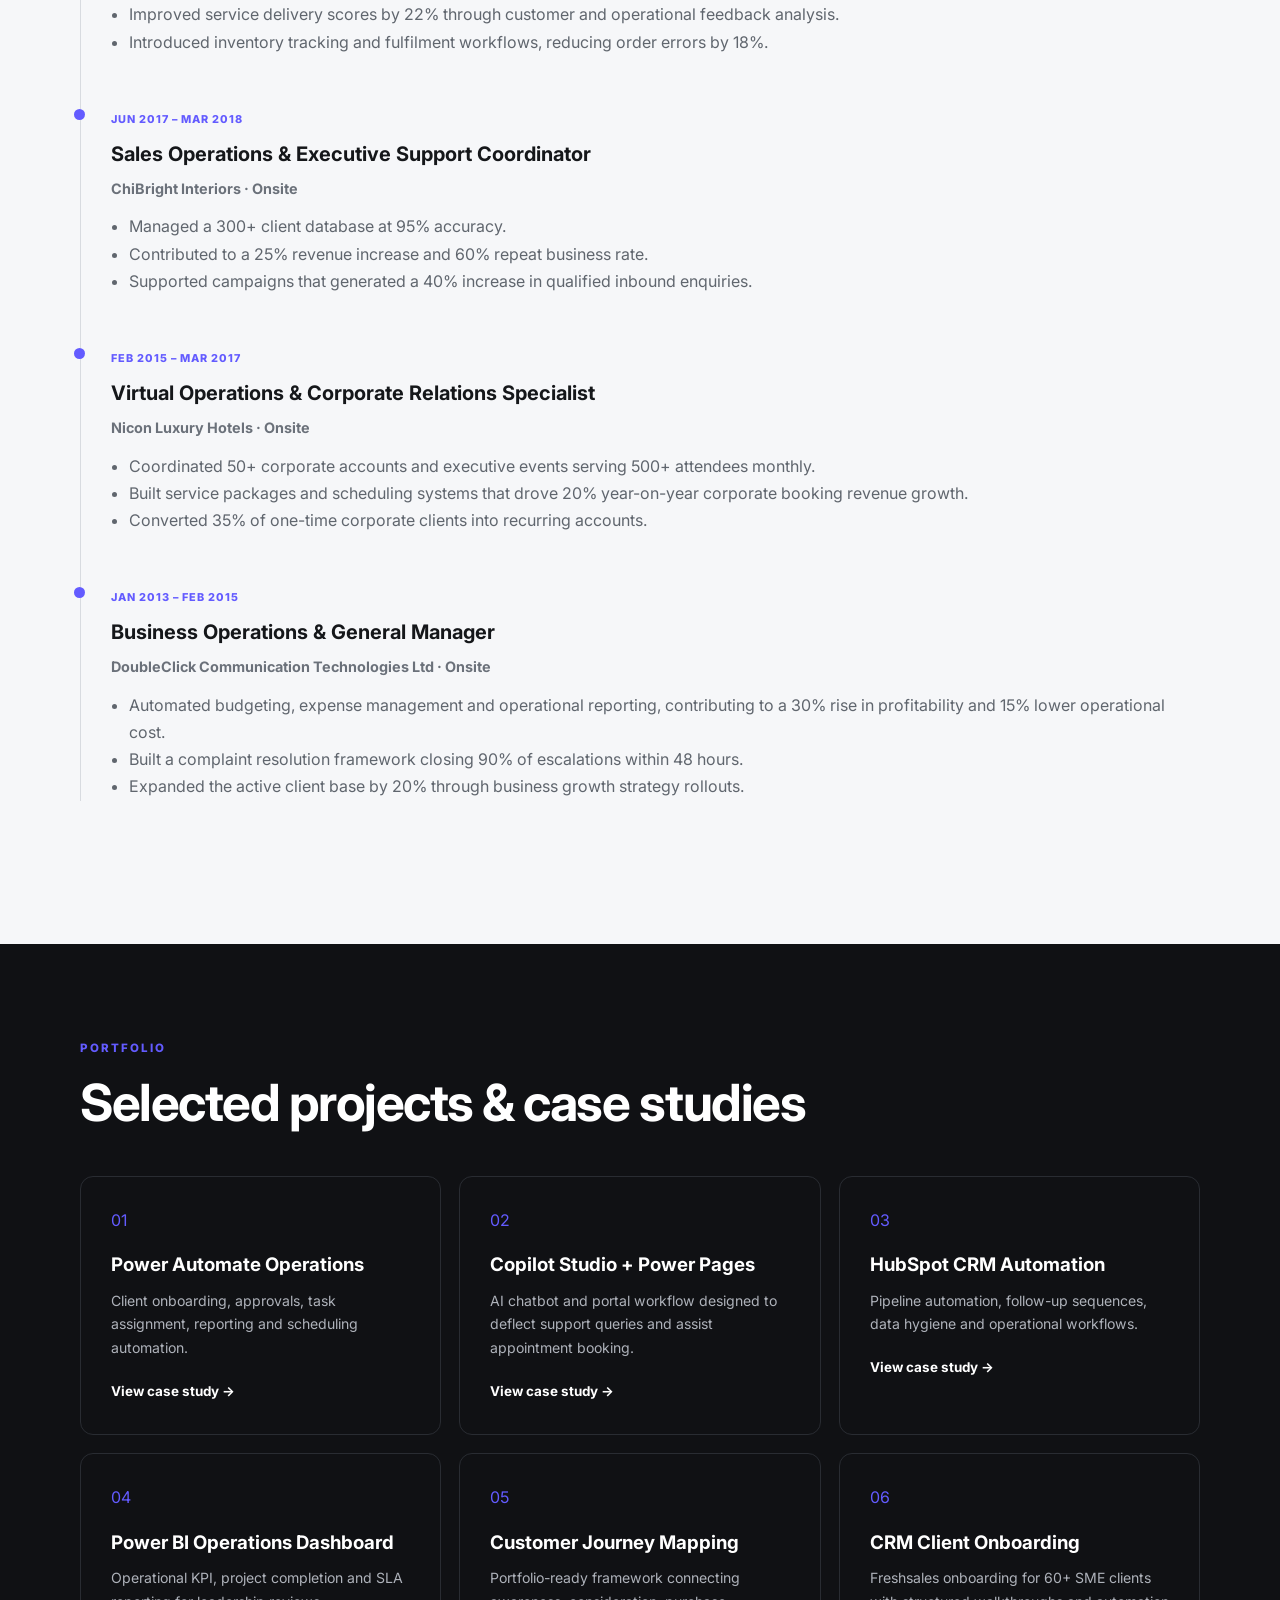
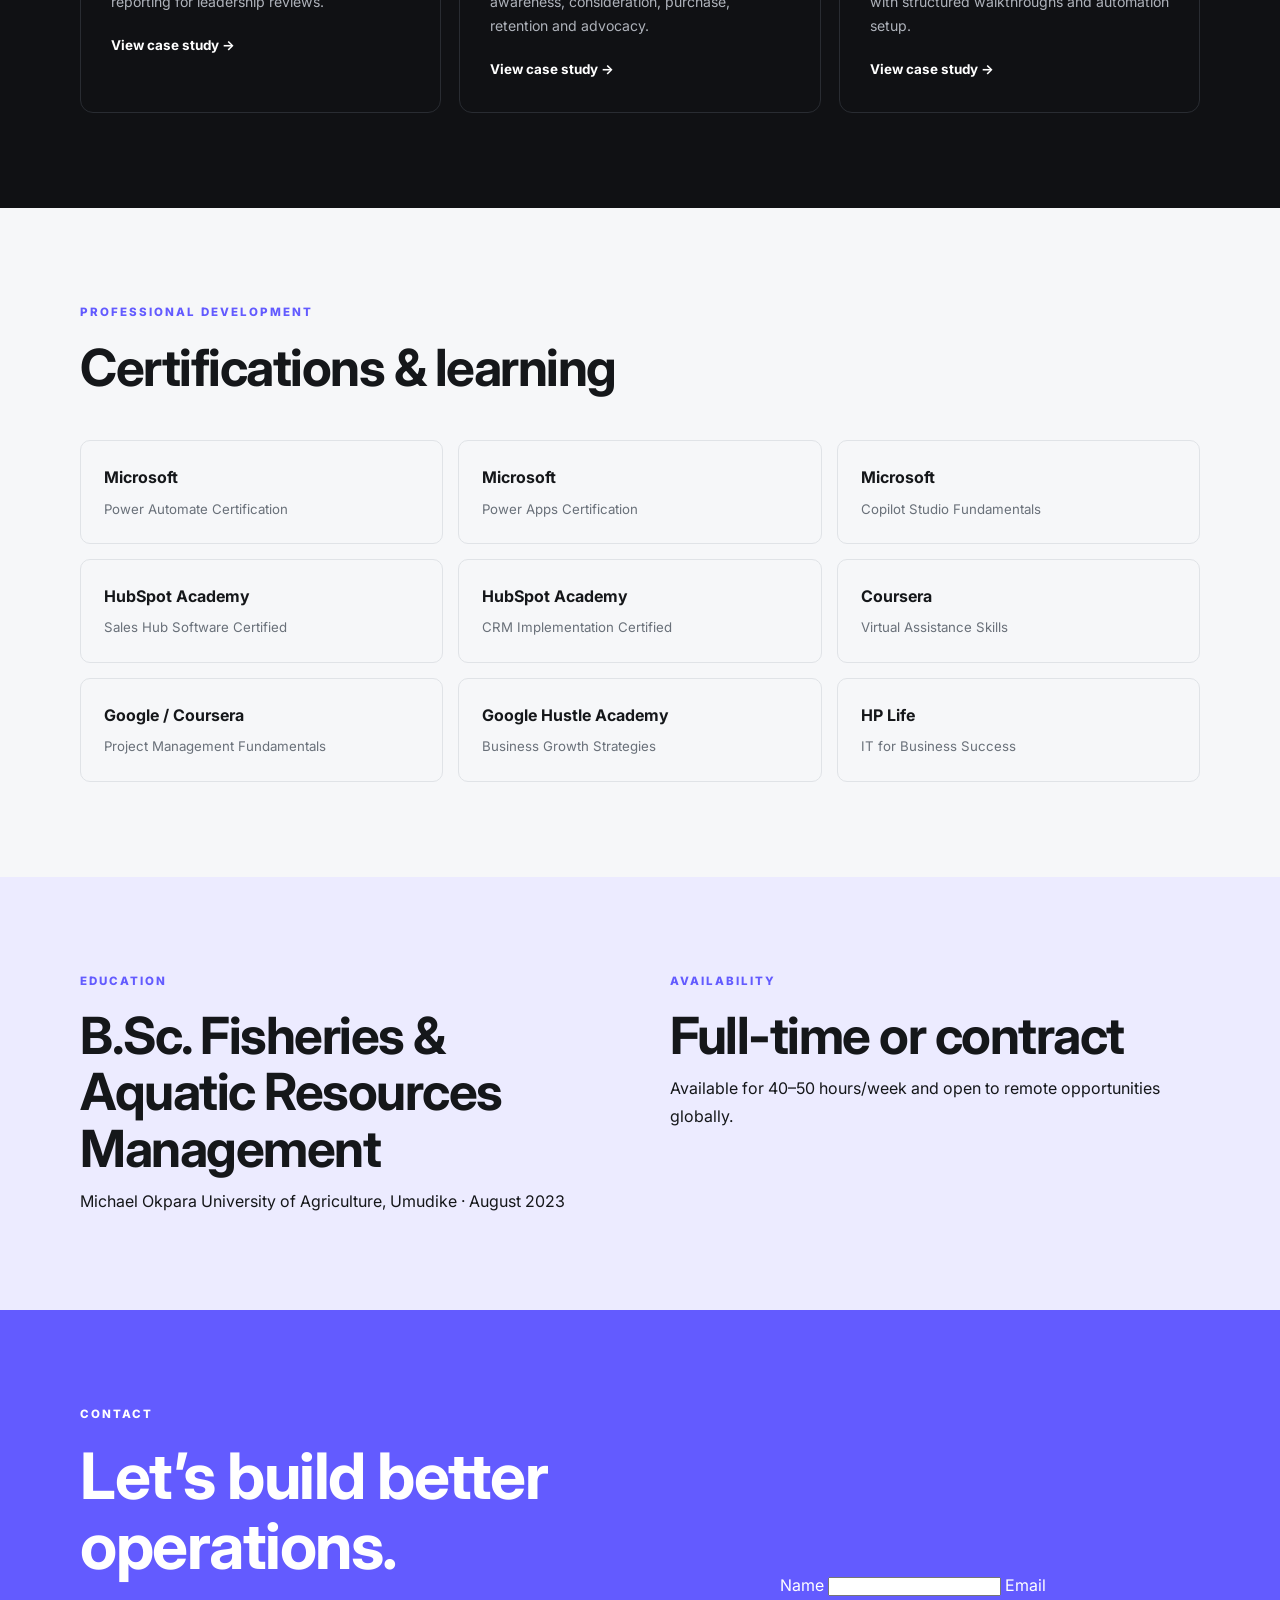
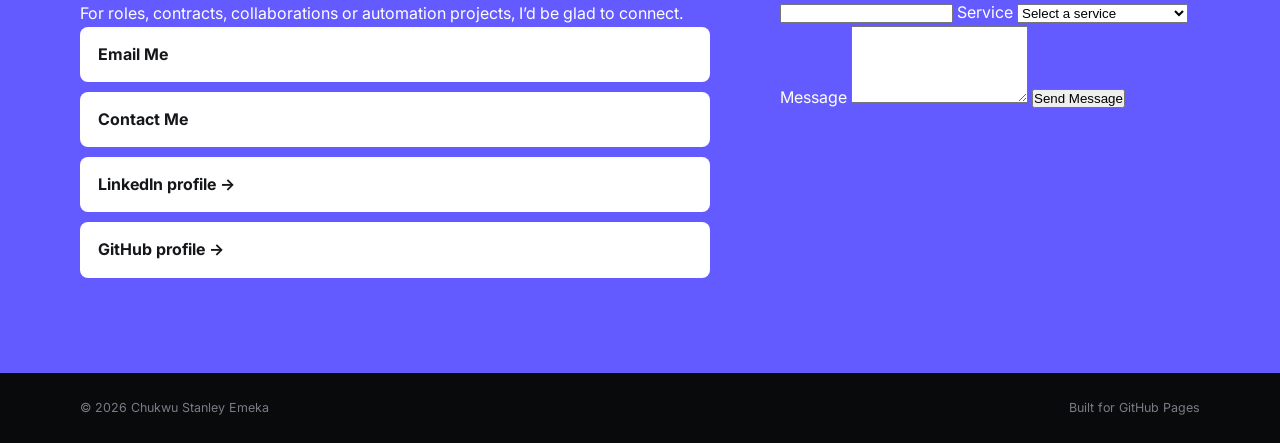
==== commit 5d2b83b7: "Update index.html" ====
--- a/index.html
+++ b/index.html
@@ -1,221 +1,581 @@
 <!DOCTYPE html>
 <html lang="en">
 <head>
-<!-- Google Tag Manager -->
-<script>(function(w,d,s,l,i){w[l]=w[l]||[];w[l].push({'gtm.start':
-new Date().getTime(),event:'gtm.js'});var f=d.getElementsByTagName(s)[0],
-j=d.createElement(s),dl=l!='dataLayer'?'&l='+l:'';j.async=true;j.src=
-'https://www.googletagmanager.com/gtm.js?id='+i+dl;f.parentNode.insertBefore(j,f);
-})(window,document,'script','dataLayer','GTM-5NNMPSBJ');</script>
-<!-- End Google Tag Manager -->
-</script>
+
+  <!-- Google Tag Manager -->
+  <script>
+    (function(w,d,s,l,i){w[l]=w[l]||[];w[l].push({'gtm.start':
+    new Date().getTime(),event:'gtm.js'});var f=d.getElementsByTagName(s)[0],
+    j=d.createElement(s),dl=l!='dataLayer'?'&l='+l:'';j.async=true;j.src=
+    'https://www.googletagmanager.com/gtm.js?id='+i+dl;
+    f.parentNode.insertBefore(j,f);
+    })(window,document,'script','dataLayer','GTM-5NNMPSBJ');
+  </script>
+  <!-- End Google Tag Manager -->
+
   <meta charset="UTF-8">
   <meta name="viewport" content="width=device-width, initial-scale=1.0">
   <meta name="description" content="Chukwu Stanley Emeka | Business Operations & Automation Specialist, Sales, Virtual Assistant and Microsoft Power Platform.">
   <title>Chukwu Stanley Emeka | Operations & Automation</title>
+
   <link rel="stylesheet" href="style.css">
+
   <link rel="preconnect" href="https://fonts.googleapis.com">
   <link rel="preconnect" href="https://fonts.gstatic.com" crossorigin>
   <link href="https://fonts.googleapis.com/css2?family=Inter:wght@400;500;600;700;800&display=swap" rel="stylesheet">
+
 </head>
+
 <body>
-<header class="site-header">
-  <div class="container nav">
-    <a class="logo" href="#home">Stanley<span>.</span></a>
-    <button class="menu-toggle" aria-label="Open navigation">☰</button>
-    <nav class="nav-links">
-      <a href="#about">About</a><a href="#skills">Skills</a><a href="#experience">Experience</a>
-      <a href="#projects">Projects</a><a href="#certifications">Certifications</a><a href="#contact">Contact</a>
-    </nav>
-  </div>
-</header>
-
-<main>
-<section id="home" class="hero">
-  <div class="container hero-grid">
-    <div>
-      <p class="kicker">BUSINESS OPERATIONS • AUTOMATION • SALES • POWER PLATFORM</p>
-      <h1>Turning business processes into <span>smarter systems.</span></h1>
-      <p class="lead">I’m Chukwu Stanley Emeka, a Business Operations & Automation Specialist with 10+ years of progressive experience across telecommunications, technology, hospitality and retail.</p>
-      <div class="actions">
-        <a class="btn primary" href="#projects">Explore my work</a>
-        <a class="btn ghost" href="assets/Chukwu_Stanley_Ops_Automation_CV.pdf" target="_blank" rel="noopener">View CV</a>
-      </div>
-      <div class="hero-metrics">
-        <div><strong>10+</strong><span>Years experience</span></div>
-        <div><strong>40–45%</strong><span>Manual effort reduced</span></div>
-        <div><strong>95%+</strong><span>Client satisfaction</span></div>
-      </div>
+
+  <!-- Google Tag Manager (noscript) -->
+  <noscript>
+    <iframe
+      src="https://www.googletagmanager.com/ns.html?id=GTM-5NNMPSBJ"
+      height="0"
+      width="0"
+      style="display:none;visibility:hidden">
+    </iframe>
+  </noscript>
+  <!-- End Google Tag Manager (noscript) -->
+
+
+  <header class="site-header">
+    <div class="container nav">
+
+      <a class="logo" href="#home">Stanley<span>.</span></a>
+
+      <button class="menu-toggle" aria-label="Open navigation">☰</button>
+
+      <nav class="nav-links">
+        <a href="#about">About</a>
+        <a href="#skills">Skills</a>
+        <a href="#experience">Experience</a>
+        <a href="#projects">Projects</a>
+        <a href="#certifications">Certifications</a>
+        <a href="#contact">Contact</a>
+      </nav>
+
     </div>
-    <aside class="hero-card">
-      <div class="avatar">CSE</div>
-      <p class="status"><i></i> Open to global remote opportunities</p>
-      <h2>Business Operations & Automation Specialist</h2>
-      <p>Power Automate • Power Apps • Power Pages • Copilot Studio • HubSpot • Salesforce</p>
-      <a class="text-link" href="#contact">Let’s work together →</a>
-    </aside>
-  </div>
-</section>
-
-<section id="about" class="section">
-  <div class="container two-col">
-    <div>
-      <p class="kicker">ABOUT</p>
-      <h2>Technology with an operations mindset.</h2>
+  </header>
+
+
+  <main>
+
+    <!-- HERO -->
+    <section id="home" class="hero">
+      <div class="container hero-grid">
+
+        <div>
+          <p class="kicker">BUSINESS OPERATIONS • AUTOMATION • SALES • POWER PLATFORM</p>
+
+          <h1>
+            Turning business processes into
+            <span>smarter systems.</span>
+          </h1>
+
+          <p class="lead">
+            I’m Chukwu Stanley Emeka, a Business Operations & Automation Specialist
+            with 10+ years of progressive experience across telecommunications,
+            technology, hospitality and retail.
+          </p>
+
+          <div class="actions">
+            <a class="btn primary" href="#projects">Explore my work</a>
+            <a
+              class="btn ghost"
+              href="assets/Chukwu_Stanley_Ops_Automation_CV.pdf"
+              target="_blank"
+              rel="noopener">
+              View CV
+            </a>
+          </div>
+
+          <div class="hero-metrics">
+            <div>
+              <strong>10+</strong>
+              <span>Years experience</span>
+            </div>
+
+            <div>
+              <strong>40–45%</strong>
+              <span>Manual effort reduced</span>
+            </div>
+
+            <div>
+              <strong>95%+</strong>
+              <span>Client satisfaction</span>
+            </div>
+          </div>
+        </div>
+
+
+        <aside class="hero-card">
+          <div class="avatar">CSE</div>
+
+          <p class="status">
+            <i></i>
+            Open to global remote opportunities
+          </p>
+
+          <h2>Business Operations & Automation Specialist</h2>
+
+          <p>
+            Power Automate • Power Apps • Power Pages • Copilot Studio • HubSpot • Salesforce
+          </p>
+
+          <a class="text-link" href="#contact">
+            Let’s work together →
+          </a>
+        </aside>
+
+      </div>
+    </section>
+
+
+    <!-- ABOUT -->
+    <section id="about" class="section">
+      <div class="container two-col">
+
+        <div>
+          <p class="kicker">ABOUT</p>
+          <h2>Technology with an operations mindset.</h2>
+        </div>
+
+        <div class="copy">
+          <p>
+            I help businesses streamline operations, improve customer experiences
+            and reduce repetitive work through workflow automation, CRM systems,
+            reporting and virtual support.
+          </p>
+
+          <p>
+            My experience combines sales and revenue growth with hands-on Microsoft
+            Power Platform, CRM administration, executive support, process improvement
+            and data-driven reporting.
+          </p>
+
+          <p>
+            I’m comfortable translating business needs into practical systems that
+            teams can actually use.
+          </p>
+        </div>
+
+      </div>
+    </section>
+
+
+    <!-- SKILLS -->
+    <section id="skills" class="section dark">
+      <div class="container">
+
+        <p class="kicker">CAPABILITIES</p>
+        <h2>What I bring to the table</h2>
+
+        <div class="cards">
+
+          <article>
+            <b>01</b>
+            <h3>Business Operations</h3>
+            <p>
+              Process improvement, SOP development, workflow design, process mapping,
+              KPI tracking and operational reporting.
+            </p>
+          </article>
+
+          <article>
+            <b>02</b>
+            <h3>Automation & Systems</h3>
+            <p>
+              Power Automate flows, Power Apps, Power Pages, Copilot Studio and CRM automation.
+            </p>
+          </article>
+
+          <article>
+            <b>03</b>
+            <h3>Sales & Revenue</h3>
+            <p>
+              B2B/B2C sales, lead generation, qualification, pipeline management,
+              negotiation, closing and retention.
+            </p>
+          </article>
+
+          <article>
+            <b>04</b>
+            <h3>Executive & Virtual Support</h3>
+            <p>
+              Calendar management, inbox support, travel coordination,
+              meeting preparation and stakeholder communication.
+            </p>
+          </article>
+
+          <article>
+            <b>05</b>
+            <h3>CRM Management</h3>
+            <p>
+              CRM implementation, data hygiene, pipeline accuracy, lifecycle
+              management, account management and escalations.
+            </p>
+          </article>
+
+          <article>
+            <b>06</b>
+            <h3>Data & Reporting</h3>
+            <p>
+              Excel reporting, Pivot Tables, VLOOKUP, Power BI dashboards,
+              KPI tracking and sales dashboards.
+            </p>
+          </article>
+
+        </div>
+      </div>
+    </section>
+
+
+    <!-- EXPERIENCE -->
+    <section id="experience" class="section">
+      <div class="container">
+
+        <p class="kicker">CAREER</p>
+        <h2>Professional experience</h2>
+
+        <div class="timeline">
+
+          <article>
+            <span>JAN 2026 – JUL 2026</span>
+            <h3>Business Operations & Automation Specialist</h3>
+            <h4>Clarendon Ops & Digital Solutions · Remote</h4>
+            <ul>
+              <li>Designed Power Automate workflows for onboarding, task assignment and approvals, reducing manual administrative effort by 45%.</li>
+              <li>Managed 50+ monthly C-suite meetings across time zones with zero conflicts.</li>
+              <li>Created Power BI dashboards for KPIs, project completion and SLA performance.</li>
+              <li>Built HubSpot task automation and follow-up workflows, increasing project completion by 25%.</li>
+            </ul>
+          </article>
+
+
+          <article>
+            <span>OCT 2025 – FEB 2026</span>
+            <h3>Sales & Virtual Operations Specialist</h3>
+            <h4>Brightpath Business Services · Remote</h4>
+            <ul>
+              <li>Supported 5 SME founders across virtual operations, correspondence, travel and CRM administration.</li>
+              <li>Built a Copilot Studio chatbot integrated with a Power Pages portal, deflecting 35% of inbound support queries.</li>
+              <li>Onboarded 60+ SME clients onto Freshsales, reducing time-to-adoption by 30%.</li>
+            </ul>
+          </article>
+
+
+          <article>
+            <span>DEC 2021 – MAR 2023</span>
+            <h3>CRM & Business Operations Coordinator</h3>
+            <h4>Vantage Corporate Solutions · Hybrid</h4>
+            <ul>
+              <li>Administered HubSpot for a 20-person sales and operations team.</li>
+              <li>Automated reporting with Power Automate and Excel, saving 6+ hours weekly.</li>
+              <li>Improved deal close rates by 18% through automated pipeline stages and follow-up sequences.</li>
+            </ul>
+          </article>
+
+
+          <article>
+            <span>SEP 2020 – JUN 2021</span>
+            <h3>Operations & Process Automation Assistant</h3>
+            <h4>1812 Fast Food and Rose & Bunny · Onsite</h4>
+            <ul>
+              <li>Automated data entry and reporting, reducing manual processing time by 40%.</li>
+              <li>Improved service delivery scores by 22% through customer and operational feedback analysis.</li>
+              <li>Introduced inventory tracking and fulfilment workflows, reducing order errors by 18%.</li>
+            </ul>
+          </article>
+
+
+          <article>
+            <span>JUN 2017 – MAR 2018</span>
+            <h3>Sales Operations & Executive Support Coordinator</h3>
+            <h4>ChiBright Interiors · Onsite</h4>
+            <ul>
+              <li>Managed a 300+ client database at 95% accuracy.</li>
+              <li>Contributed to a 25% revenue increase and 60% repeat business rate.</li>
+              <li>Supported campaigns that generated a 40% increase in qualified inbound enquiries.</li>
+            </ul>
+          </article>
+
+
+          <article>
+            <span>FEB 2015 – MAR 2017</span>
+            <h3>Virtual Operations & Corporate Relations Specialist</h3>
+            <h4>Nicon Luxury Hotels · Onsite</h4>
+            <ul>
+              <li>Coordinated 50+ corporate accounts and executive events serving 500+ attendees monthly.</li>
+              <li>Built service packages and scheduling systems that drove 20% year-on-year corporate booking revenue growth.</li>
+              <li>Converted 35% of one-time corporate clients into recurring accounts.</li>
+            </ul>
+          </article>
+
+
+          <article>
+            <span>JAN 2013 – FEB 2015</span>
+            <h3>Business Operations & General Manager</h3>
+            <h4>DoubleClick Communication Technologies Ltd · Onsite</h4>
+            <ul>
+              <li>Automated budgeting, expense management and operational reporting, contributing to a 30% rise in profitability and 15% lower operational cost.</li>
+              <li>Built a complaint resolution framework closing 90% of escalations within 48 hours.</li>
+              <li>Expanded the active client base by 20% through business growth strategy rollouts.</li>
+            </ul>
+          </article>
+
+        </div>
+      </div>
+    </section>
+
+
+    <!-- PROJECTS -->
+    <section id="projects" class="section dark">
+      <div class="container">
+
+        <p class="kicker">PORTFOLIO</p>
+        <h2>Selected projects & case studies</h2>
+
+        <div class="project-grid">
+
+          <a class="project-card" href="projects/power-automate.html">
+            <span>01</span>
+            <h3>Power Automate Operations</h3>
+            <p>Client onboarding, approvals, task assignment, reporting and scheduling automation.</p>
+            <b>View case study →</b>
+          </a>
+
+          <a class="project-card" href="projects/copilot-studio.html">
+            <span>02</span>
+            <h3>Copilot Studio + Power Pages</h3>
+            <p>AI chatbot and portal workflow designed to deflect support queries and assist appointment booking.</p>
+            <b>View case study →</b>
+          </a>
+
+          <a class="project-card" href="projects/hubspot-crm.html">
+            <span>03</span>
+            <h3>HubSpot CRM Automation</h3>
+            <p>Pipeline automation, follow-up sequences, data hygiene and operational workflows.</p>
+            <b>View case study →</b>
+          </a>
+
+          <a class="project-card" href="projects/power-bi.html">
+            <span>04</span>
+            <h3>Power BI Operations Dashboard</h3>
+            <p>Operational KPI, project completion and SLA reporting for leadership reviews.</p>
+            <b>View case study →</b>
+          </a>
+
+          <a class="project-card" href="projects/customer-journey.html">
+            <span>05</span>
+            <h3>Customer Journey Mapping</h3>
+            <p>Portfolio-ready framework connecting awareness, consideration, purchase, retention and advocacy.</p>
+            <b>View case study →</b>
+          </a>
+
+          <a class="project-card" href="projects/crm-onboarding.html">
+            <span>06</span>
+            <h3>CRM Client Onboarding</h3>
+            <p>Freshsales onboarding for 60+ SME clients with structured walkthroughs and automation setup.</p>
+            <b>View case study →</b>
+          </a>
+
+        </div>
+      </div>
+    </section>
+
+
+    <!-- CERTIFICATIONS -->
+    <section id="certifications" class="section">
+      <div class="container">
+
+        <p class="kicker">PROFESSIONAL DEVELOPMENT</p>
+        <h2>Certifications & learning</h2>
+
+        <div class="cert-grid">
+
+          <div>
+            <strong>Microsoft</strong>
+            <span>Power Automate Certification</span>
+          </div>
+
+          <div>
+            <strong>Microsoft</strong>
+            <span>Power Apps Certification</span>
+          </div>
+
+          <div>
+            <strong>Microsoft</strong>
+            <span>Copilot Studio Fundamentals</span>
+          </div>
+
+          <div>
+            <strong>HubSpot Academy</strong>
+            <span>Sales Hub Software Certified</span>
+          </div>
+
+          <div>
+            <strong>HubSpot Academy</strong>
+            <span>CRM Implementation Certified</span>
+          </div>
+
+          <div>
+            <strong>Coursera</strong>
+            <span>Virtual Assistance Skills</span>
+          </div>
+
+          <div>
+            <strong>Google / Coursera</strong>
+            <span>Project Management Fundamentals</span>
+          </div>
+
+          <div>
+            <strong>Google Hustle Academy</strong>
+            <span>Business Growth Strategies</span>
+          </div>
+
+          <div>
+            <strong>HP Life</strong>
+            <span>IT for Business Success</span>
+          </div>
+
+        </div>
+      </div>
+    </section>
+
+
+    <!-- EDUCATION / AVAILABILITY -->
+    <section class="section highlight">
+      <div class="container highlight-grid">
+
+        <div>
+          <p class="kicker">EDUCATION</p>
+          <h2>B.Sc. Fisheries & Aquatic Resources Management</h2>
+          <p>
+            Michael Okpara University of Agriculture, Umudike · August 2023
+          </p>
+        </div>
+
+        <div>
+          <p class="kicker">AVAILABILITY</p>
+          <h2>Full-time or contract</h2>
+          <p>
+            Available for 40–50 hours/week and open to remote opportunities globally.
+          </p>
+        </div>
+
+      </div>
+    </section>
+
+
+    <!-- CONTACT -->
+    <section id="contact" class="section contact">
+      <div class="container contact-grid">
+
+        <div>
+          <p class="kicker">CONTACT</p>
+
+          <h2>Let’s build better operations.</h2>
+
+          <p>
+            For roles, contracts, collaborations or automation projects,
+            I’d be glad to connect.
+          </p>
+
+          <div class="contact-links">
+            <a href="mailto:stanthebest.ce@gmail.com">Email Me</a>
+            <a href="tel:+2348025000174">Contact Me</a>
+            <a
+              href="https://www.linkedin.com/in/chukwu-stanley-e"
+              target="_blank"
+              rel="noopener">
+              LinkedIn profile →
+            </a>
+            <a
+              href="https://github.com/stanthebest94"
+              target="_blank"
+              rel="noopener">
+              GitHub profile →
+            </a>
+          </div>
+        </div>
+
+
+        <!-- CONTACT FORM -->
+        <form action="YOUR_MAKE_WEBHOOK_URL" method="POST">
+
+          <input
+            type="hidden"
+            name="source"
+            value="Portfolio Website">
+
+          <label for="name">Name</label>
+          <input
+            type="text"
+            id="name"
+            name="name"
+            autocomplete="name"
+            required>
+
+
+          <label for="email">Email</label>
+          <input
+            type="email"
+            id="email"
+            name="email"
+            autocomplete="email"
+            required>
+
+
+          <label for="service">Service</label>
+          <select
+            id="service"
+            name="service"
+            required>
+
+            <option value="">Select a service</option>
+            <option value="Business Automation">Business Automation</option>
+            <option value="Virtual Assistance">Virtual Assistance</option>
+            <option value="CRM & Operations">CRM & Operations</option>
+            <option value="Microsoft Power Platform">Microsoft Power Platform</option>
+            <option value="Sales Support">Sales Support</option>
+
+          </select>
+
+
+          <label for="message">Message</label>
+          <textarea
+            id="message"
+            name="message"
+            rows="5"
+            required></textarea>
+
+
+          <button type="submit">
+            Send Message
+          </button>
+
+        </form>
+
+      </div>
+    </section>
+
+  </main>
+
+
+  <footer>
+    <div class="container footer">
+      <span>
+        © <span id="year"></span> Chukwu Stanley Emeka
+      </span>
+
+      <span>Built for GitHub Pages</span>
     </div>
-    <div class="copy">
-      <p>I help businesses streamline operations, improve customer experiences and reduce repetitive work through workflow automation, CRM systems, reporting and virtual support.</p>
-      <p>My experience combines sales and revenue growth with hands-on Microsoft Power Platform, CRM administration, executive support, process improvement and data-driven reporting.</p>
-      <p>I’m comfortable translating business needs into practical systems that teams can actually use.</p>
-    </div>
-  </div>
-</section>
-
-<section id="skills" class="section dark">
-  <div class="container">
-    <p class="kicker">CAPABILITIES</p><h2>What I bring to the table</h2>
-    <div class="cards">
-      <article><b>01</b><h3>Business Operations</h3><p>Process improvement, SOP development, workflow design, process mapping, KPI tracking and operational reporting.</p></article>
-      <article><b>02</b><h3>Automation & Systems</h3><p>Power Automate flows, Power Apps, Power Pages, Copilot Studio and CRM automation.</p></article>
-      <article><b>03</b><h3>Sales & Revenue</h3><p>B2B/B2C sales, lead generation, qualification, pipeline management, negotiation, closing and retention.</p></article>
-      <article><b>04</b><h3>Executive & Virtual Support</h3><p>Calendar management, inbox support, travel coordination, meeting preparation and stakeholder communication.</p></article>
-      <article><b>05</b><h3>CRM Management</h3><p>CRM implementation, data hygiene, pipeline accuracy, lifecycle management, account management and escalations.</p></article>
-      <article><b>06</b><h3>Data & Reporting</h3><p>Excel reporting, Pivot Tables, VLOOKUP, Power BI dashboards, KPI tracking and sales dashboards.</p></article>
-    </div>
-  </div>
-</section>
-
-<section id="experience" class="section">
-  <div class="container">
-    <p class="kicker">CAREER</p><h2>Professional experience</h2>
-    <div class="timeline">
-      <article><span>JAN 2026 – JUL 2026</span><h3>Business Operations & Automation Specialist</h3><h4>Clarendon Ops & Digital Solutions · Remote</h4><ul>
-        <li>Designed Power Automate workflows for onboarding, task assignment and approvals, reducing manual administrative effort by 45%.</li>
-        <li>Managed 50+ monthly C-suite meetings across time zones with zero conflicts.</li>
-        <li>Created Power BI dashboards for KPIs, project completion and SLA performance.</li>
-        <li>Built HubSpot task automation and follow-up workflows, increasing project completion by 25%.</li>
-      </ul></article>
-      <article><span>OCT 2025 – FEB 2026</span><h3>Sales & Virtual Operations Specialist</h3><h4>Brightpath Business Services · Remote</h4><ul>
-        <li>Supported 5 SME founders across virtual operations, correspondence, travel and CRM administration.</li>
-        <li>Built a Copilot Studio chatbot integrated with a Power Pages portal, deflecting 35% of inbound support queries.</li>
-        <li>Onboarded 60+ SME clients onto Freshsales, reducing time-to-adoption by 30%.</li>
-      </ul></article>
-      <article><span>DEC 2021 – MAR 2023</span><h3>CRM & Business Operations Coordinator</h3><h4>Vantage Corporate Solutions · Hybrid</h4><ul>
-        <li>Administered HubSpot for a 20-person sales and operations team.</li>
-        <li>Automated reporting with Power Automate and Excel, saving 6+ hours weekly.</li>
-        <li>Improved deal close rates by 18% through automated pipeline stages and follow-up sequences.</li>
-      </ul></article>
-      <article><span>SEP 2020 – JUN 2021</span><h3>Operations & Process Automation Assistant</h3><h4>1812 Fast Food and Rose & Bunny · Onsite</h4><ul>
-        <li>Automated data entry and reporting, reducing manual processing time by 40%.</li>
-        <li>Improved service delivery scores by 22% through customer and operational feedback analysis.</li>
-        <li>Introduced inventory tracking and fulfilment workflows, reducing order errors by 18%.</li>
-      </ul></article>
-      <article><span>JUN 2017 – MAR 2018</span><h3>Sales Operations & Executive Support Coordinator</h3><h4>ChiBright Interiors · Onsite</h4><ul>
-        <li>Managed a 300+ client database at 95% accuracy.</li>
-        <li>Contributed to a 25% revenue increase and 60% repeat business rate.</li>
-        <li>Supported campaigns that generated a 40% increase in qualified inbound enquiries.</li>
-      </ul></article>
-      <article><span>FEB 2015 – MAR 2017</span><h3>Virtual Operations & Corporate Relations Specialist</h3><h4>Nicon Luxury Hotels · Onsite</h4><ul>
-        <li>Coordinated 50+ corporate accounts and executive events serving 500+ attendees monthly.</li>
-        <li>Built service packages and scheduling systems that drove 20% year-on-year corporate booking revenue growth.</li>
-        <li>Converted 35% of one-time corporate clients into recurring accounts.</li>
-      </ul></article>
-      <article><span>JAN 2013 – FEB 2015</span><h3>Business Operations & General Manager</h3><h4>DoubleClick Communication Technologies Ltd · Onsite</h4><ul>
-        <li>Automated budgeting, expense management and operational reporting, contributing to a 30% rise in profitability and 15% lower operational cost.</li>
-        <li>Built a complaint resolution framework closing 90% of escalations within 48 hours.</li>
-        <li>Expanded the active client base by 20% through business growth strategy rollouts.</li>
-      </ul></article>
-    </div>
-  </div>
-</section>
-
-<section id="projects" class="section dark">
-  <div class="container">
-    <p class="kicker">PORTFOLIO</p><h2>Selected projects & case studies</h2>
-    <div class="project-grid">
-      <a class="project-card" href="projects/power-automate.html"><span>01</span><h3>Power Automate Operations</h3><p>Client onboarding, approvals, task assignment, reporting and scheduling automation.</p><b>View case study →</b></a>
-      <a class="project-card" href="projects/copilot-studio.html"><span>02</span><h3>Copilot Studio + Power Pages</h3><p>AI chatbot and portal workflow designed to deflect support queries and assist appointment booking.</p><b>View case study →</b></a>
-      <a class="project-card" href="projects/hubspot-crm.html"><span>03</span><h3>HubSpot CRM Automation</h3><p>Pipeline automation, follow-up sequences, data hygiene and operational workflows.</p><b>View case study →</b></a>
-      <a class="project-card" href="projects/power-bi.html"><span>04</span><h3>Power BI Operations Dashboard</h3><p>Operational KPI, project completion and SLA reporting for leadership reviews.</p><b>View case study →</b></a>
-      <a class="project-card" href="projects/customer-journey.html"><span>05</span><h3>Customer Journey Mapping</h3><p>Portfolio-ready framework connecting awareness, consideration, purchase, retention and advocacy.</p><b>View case study →</b></a>
-      <a class="project-card" href="projects/crm-onboarding.html"><span>06</span><h3>CRM Client Onboarding</h3><p>Freshsales onboarding for 60+ SME clients with structured walkthroughs and automation setup.</p><b>View case study →</b></a>
-    </div>
-  </div>
-</section>
-
-<section id="certifications" class="section">
-  <div class="container">
-    <p class="kicker">PROFESSIONAL DEVELOPMENT</p><h2>Certifications & learning</h2>
-    <div class="cert-grid">
-      <div><strong>Microsoft</strong><span>Power Automate Certification</span></div>
-      <div><strong>Microsoft</strong><span>Power Apps Certification</span></div>
-      <div><strong>Microsoft</strong><span>Copilot Studio Fundamentals</span></div>
-      <div><strong>HubSpot Academy</strong><span>Sales Hub Software Certified</span></div>
-      <div><strong>HubSpot Academy</strong><span>CRM Implementation Certified</span></div>
-      <div><strong>Coursera</strong><span>Virtual Assistance Skills</span></div>
-      <div><strong>Google / Coursera</strong><span>Project Management Fundamentals</span></div>
-      <div><strong>Google Hustle Academy</strong><span>Business Growth Strategies</span></div>
-      <div><strong>HP Life</strong><span>IT for Business Success</span></div>
-    </div>
-  </div>
-</section>
-
-<section class="section highlight">
-  <div class="container highlight-grid">
-    <div><p class="kicker">EDUCATION</p><h2>B.Sc. Fisheries & Aquatic Resources Management</h2><p>Michael Okpara University of Agriculture, Umudike · August 2023</p></div>
-    <div><p class="kicker">AVAILABILITY</p><h2>Full-time or contract</h2><p>Available for 40–50 hours/week and open to remote opportunities globally.</p></div>
-  </div>
-</section>
-
-<section id="contact" class="section contact">
-  <div class="container contact-grid">
-    <div>
-      <p class="kicker">CONTACT</p>
-      <h2>Let’s build better operations.</h2>
-      <p>For roles, contracts, collaborations or automation projects, I’d be glad to connect.</p>
-    </div>
-
-    <form action="YOUR_MAKE_WEBHOOK_URL" method="POST">
-      <input type="hidden" name="source" value="Portfolio Website">
-
-      <label for="name">Name</label>
-      <input type="text" id="name" name="name" required>
-
-      <label for="email">Email</label>
-      <input type="email" id="email" name="email" required>
-
-      <label for="service">Service</label>
-      <select id="service" name="service" required>
-        <option value="">Select a service</option>
-        <option value="Business Automation">Business Automation</option>
-        <option value="Virtual Assistance">Virtual Assistance</option>
-        <option value="CRM & Operations">CRM & Operations</option>
-        <option value="Microsoft Power Platform">Microsoft Power Platform</option>
-        <option value="Sales Support">Sales Support</option>
-      </select>
-
-      <label for="message">Message</label>
-      <textarea id="message" name="message" rows="5" required></textarea>
-
-      <button type="submit">Send Message</button>
-    </form>
-  </div>
-</section>
-    <div class="contact-links">
-      <a href="mailto:stanthebest.ce@gmail.com">Email Me</a>
-      <a href="tel:+2348025000174">Contact Me</a>
-      <a href="https://www.linkedin.com/in/chukwu-stanley-e" target="_blank" rel="noopener">LinkedIn profile →</a>
-      <a href="https://github.com/stanthebest94" target="_blank" rel="noopener">GitHub profile →</a>
-    </div>
-  </div>
-</section>
-</main>
-
-<footer><div class="container footer"><span>© <span id="year"></span> Chukwu Stanley Emeka</span><span>Built for GitHub Pages</span></div></footer>
-<script src="script.js"></script>
-  <!-- Google Tag Manager (noscript) -->
-<noscript><iframe src="https://www.googletagmanager.com/ns.html?id=GTM-5NNMPSBJ"
-height="0" width="0" style="display:none;visibility:hidden"></iframe></noscript>
-<!-- End Google Tag Manager (noscript) -->
+  </footer>
+
+
+  <script src="script.js"></script>
+
 </body>
-</html>
+  </html>
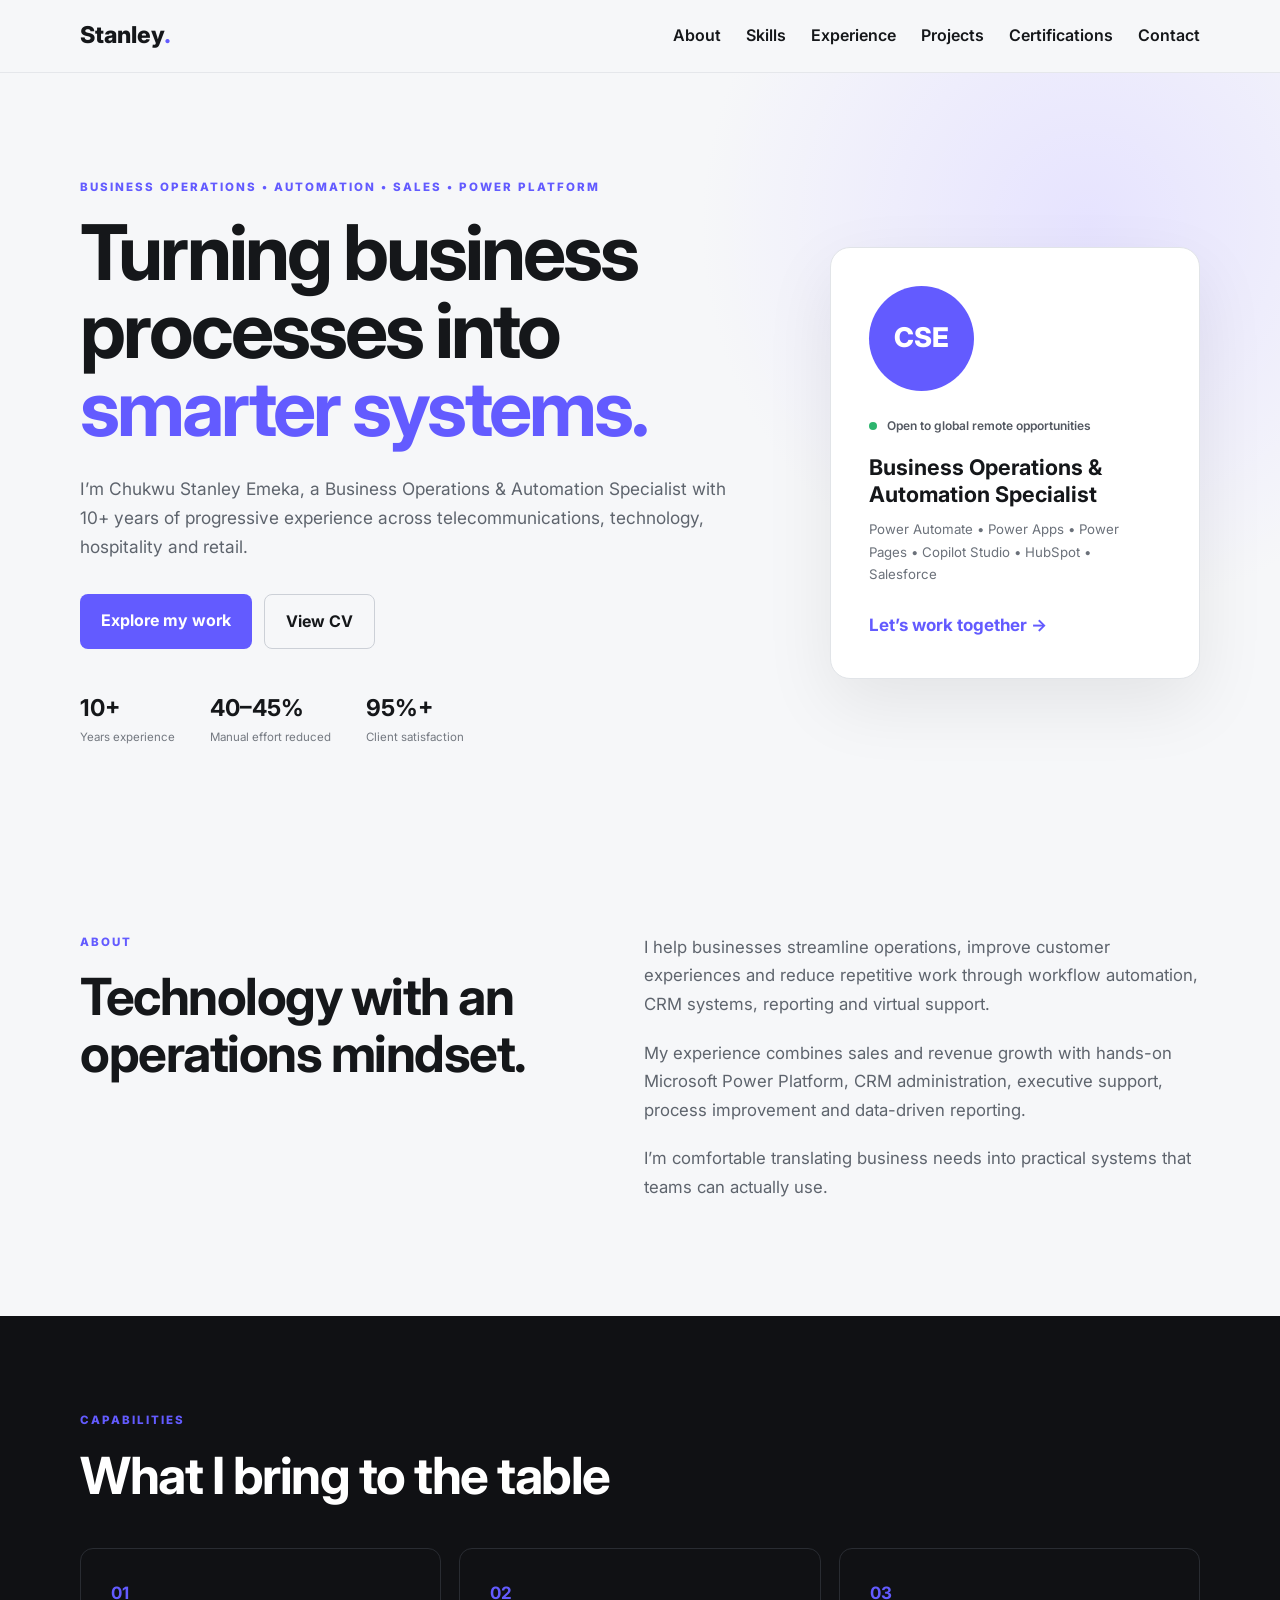
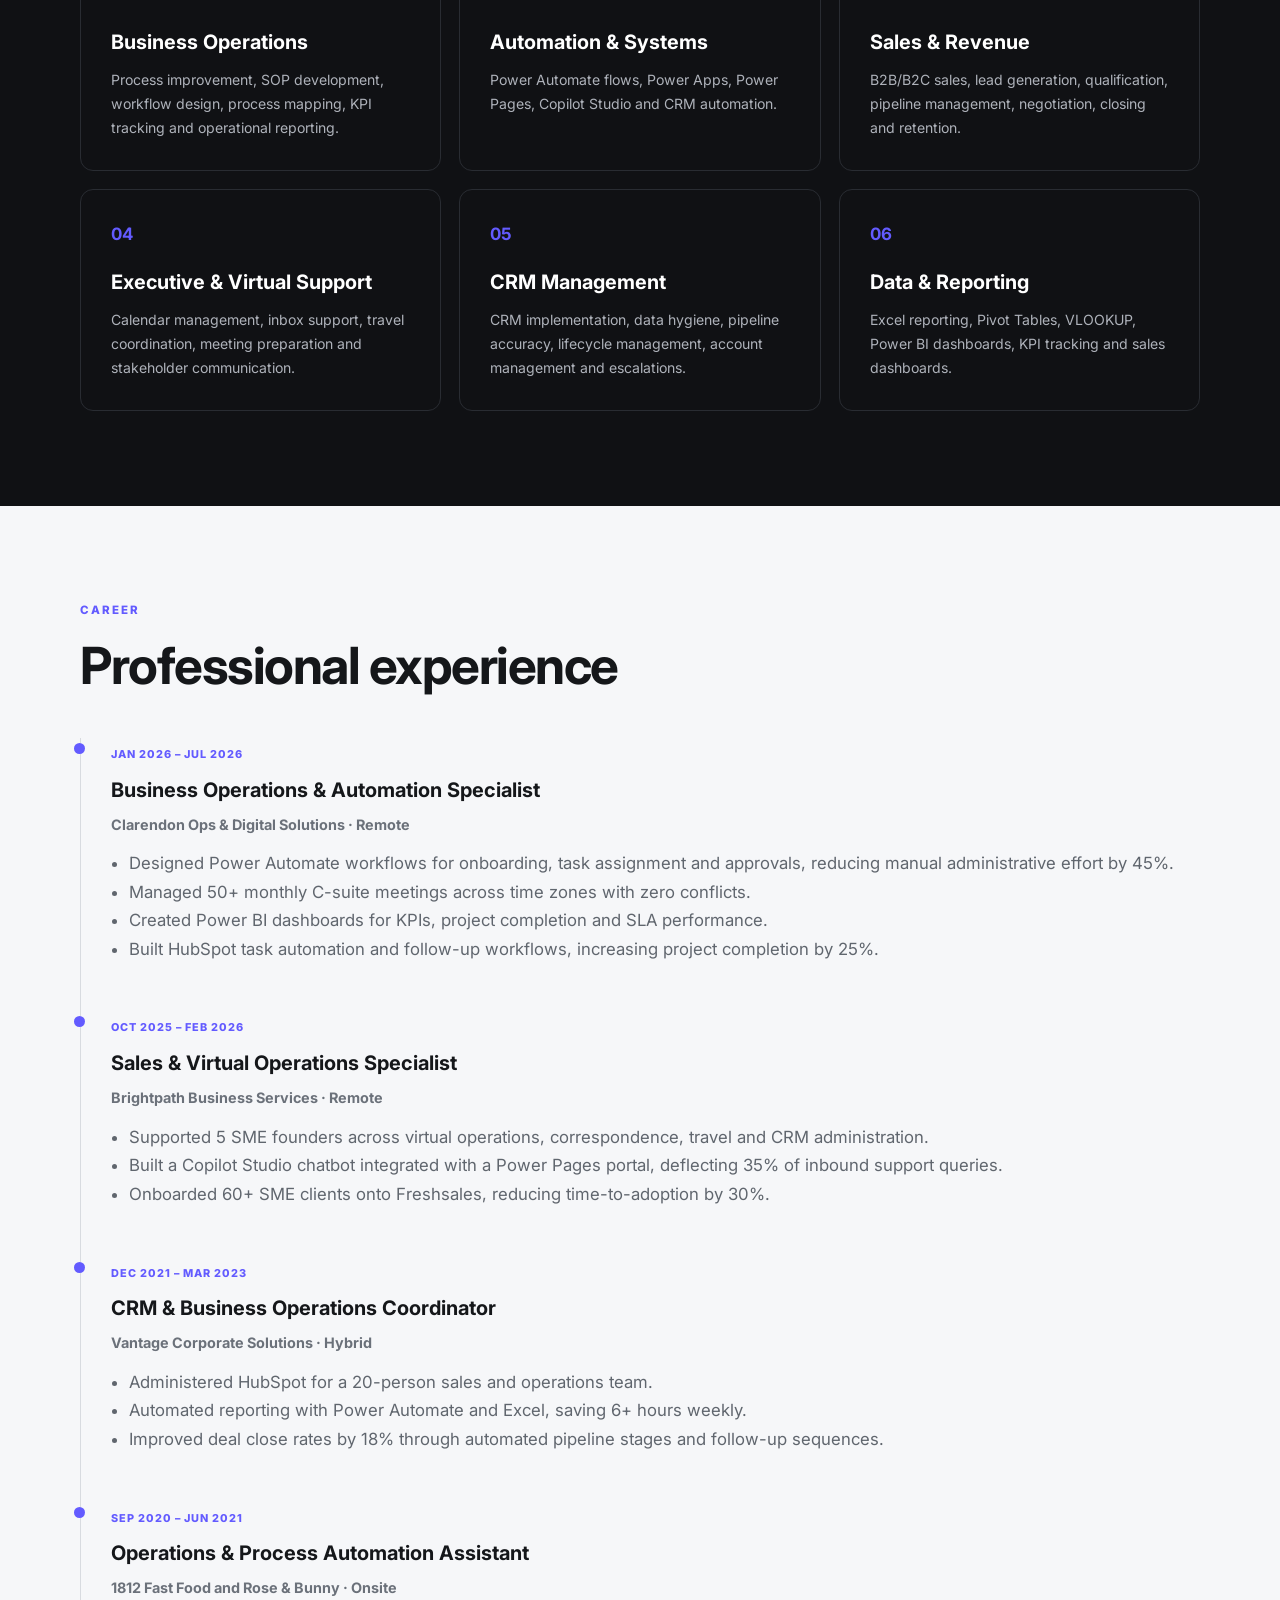
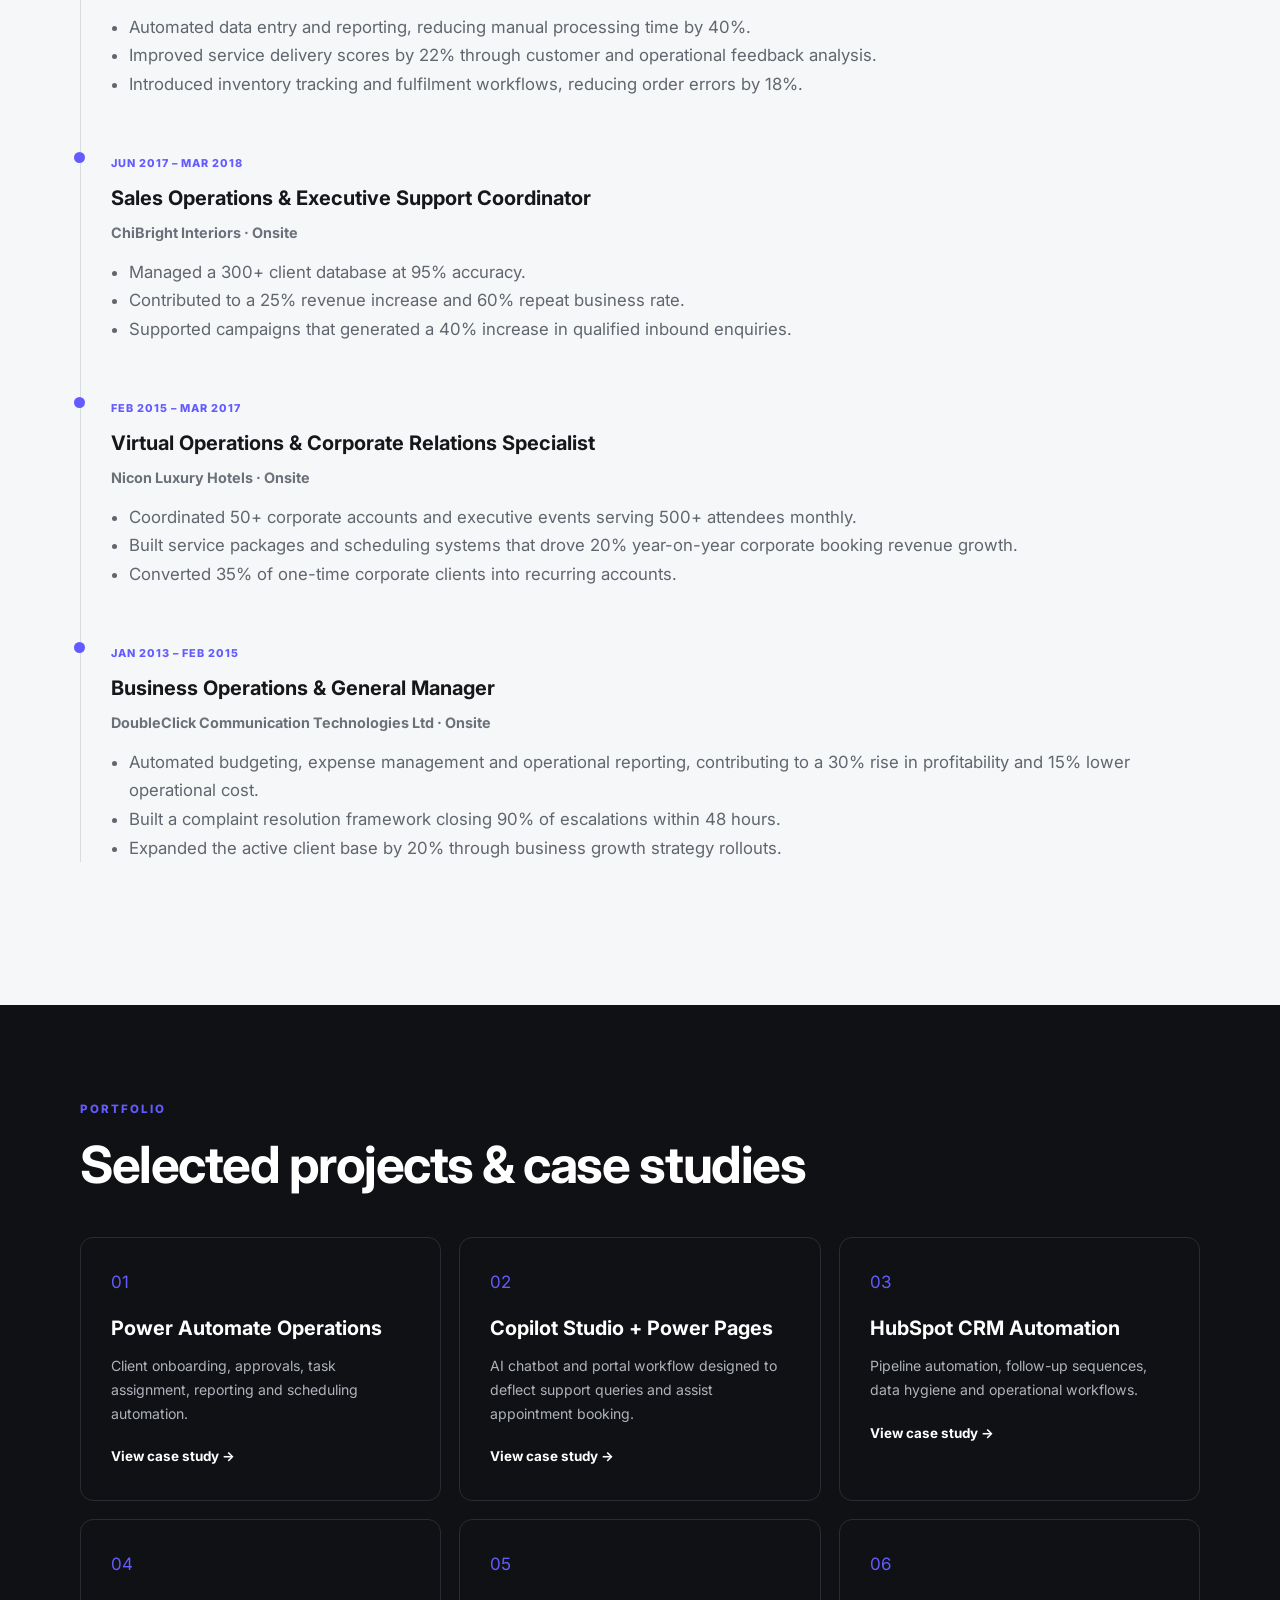
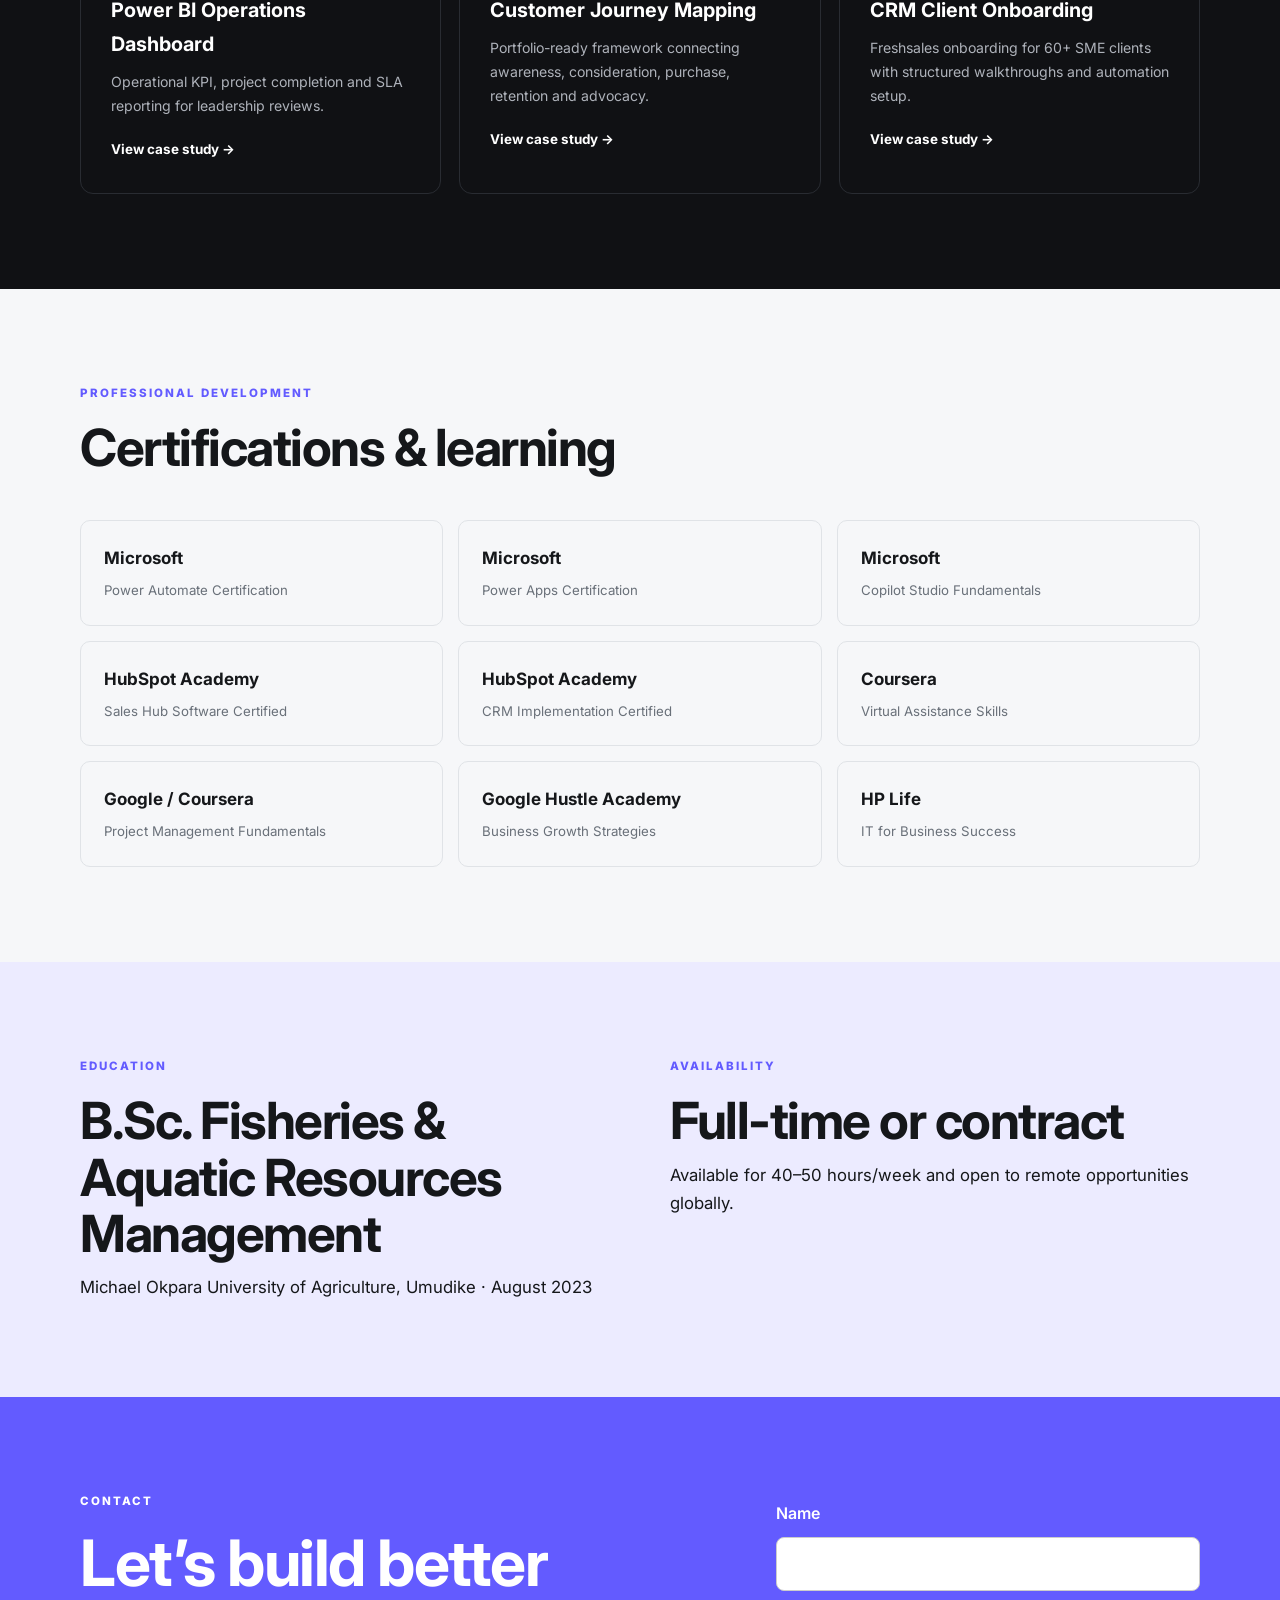
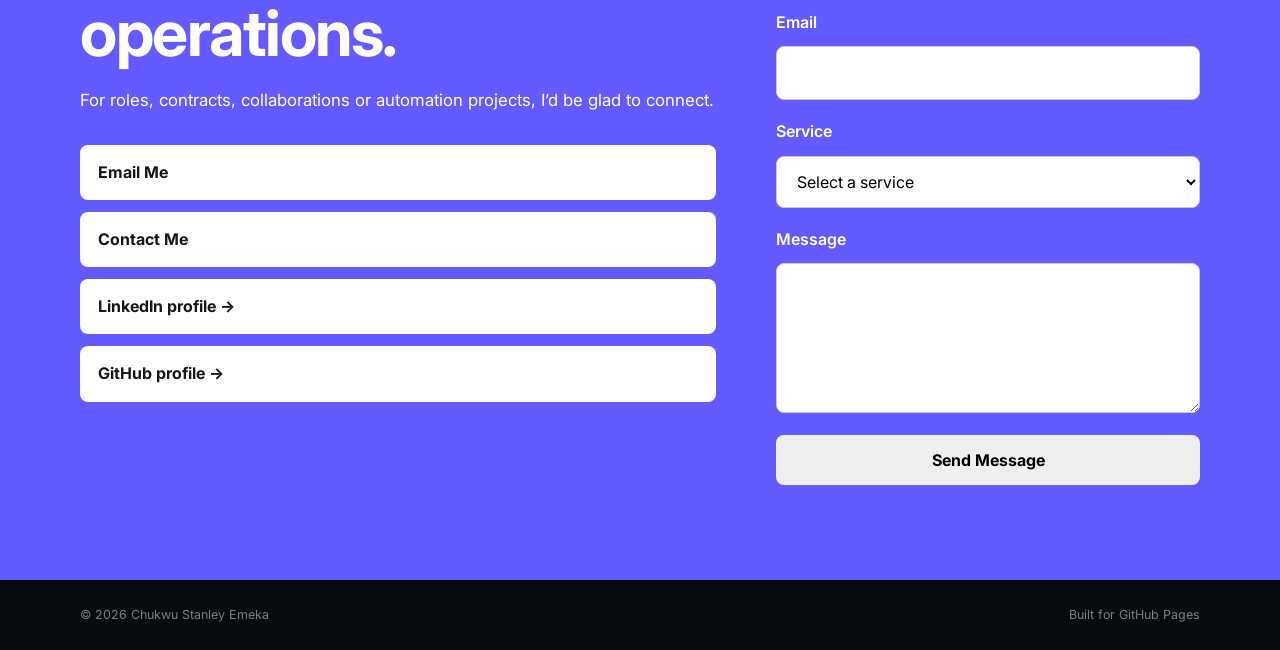
==== commit c96161e0: "Update index.html" ====
--- a/index.html
+++ b/index.html
@@ -503,7 +503,7 @@
 
 
         <!-- CONTACT FORM -->
-        <form action="YOUR_MAKE_WEBHOOK_URL" method="POST">
+        <form action="https://hook.eu1.make.com/ttsafgn24q7k8ap5d75ss71dkfkyhlml" method="POST">
 
           <input
             type="hidden"
--- a/style.css
+++ b/style.css
@@ -1 +1,122 @@
-*{box-sizing:border-box;margin:0;padding:0}html{scroll-behavior:smooth}body{font-family:Inter,Arial,sans-serif;background:#f6f7f9;color:#15171a;line-height:1.7}a{text-decoration:none;color:inherit}.container{width:min(1120px,90%);margin:auto}.site-header{position:sticky;top:0;z-index:20;background:rgba(246,247,249,.94);backdrop-filter:blur(14px);border-bottom:1px solid #e5e7eb}.nav{min-height:72px;display:flex;align-items:center;justify-content:space-between}.logo{font-size:1.45rem;font-weight:800}.logo span{color:#635bff}.nav-links{display:flex;gap:25px;font-size:.86rem;font-weight:600}.nav-links a:hover{color:#635bff}.menu-toggle{display:none;background:none;border:0;font-size:1.5rem}.hero{padding:105px 0 90px;background:radial-gradient(circle at 85% 20%,#e6e3ff,transparent 31%)}.hero-grid{display:grid;grid-template-columns:1.45fr .8fr;gap:80px;align-items:center}.kicker{font-size:.72rem;letter-spacing:2px;font-weight:800;color:#635bff;margin-bottom:16px}.hero h1{font-size:clamp(3rem,6vw,5.5rem);line-height:1.02;letter-spacing:-3px;margin-bottom:25px}.hero h1 span{color:#635bff}.lead{font-size:1.08rem;color:#5e646d;max-width:720px}.actions{display:flex;gap:12px;margin:32px 0}.btn{display:inline-block;padding:13px 21px;border-radius:8px;font-weight:700}.primary{background:#635bff;color:#fff}.ghost{border:1px solid #ccd0d7}.hero-metrics{display:flex;gap:35px;margin-top:40px}.hero-metrics strong,.hero-metrics span{display:block}.hero-metrics strong{font-size:1.45rem}.hero-metrics span{font-size:.72rem;color:#747981}.hero-card{background:#fff;border:1px solid #e1e4e8;border-radius:20px;padding:38px;box-shadow:0 25px 70px rgba(0,0,0,.08)}.avatar{width:105px;height:105px;border-radius:50%;display:grid;place-items:center;background:#635bff;color:#fff;font-size:1.7rem;font-weight:800;margin-bottom:25px}.status{font-size:.75rem;font-weight:600;color:#535861}.status i{display:inline-block;width:8px;height:8px;background:#2db56e;border-radius:50%;margin-right:7px}.hero-card h2{font-size:1.35rem;line-height:1.25;margin:18px 0 10px}.hero-card>p:last-of-type{font-size:.83rem;color:#6b717a}.text-link{display:inline-block;margin-top:25px;color:#635bff;font-weight:700}.section{padding:95px 0}.section h2{font-size:clamp(2.1rem,4vw,3.4rem);line-height:1.1;letter-spacing:-1.5px;margin-bottom:45px}.two-col{display:grid;grid-template-columns:1fr 1.15fr;gap:80px}.copy{color:#5e646d}.copy p{margin-bottom:20px}.dark{background:#101114;color:#fff}.cards{display:grid;grid-template-columns:repeat(3,1fr);gap:18px}.cards article{border:1px solid #292c32;border-radius:13px;padding:30px;transition:.25s}.cards article:hover{transform:translateY(-4px);border-color:#635bff}.cards b,.project-card span{color:#635bff}.cards h3{margin:18px 0 8px}.cards p,.project-card p{color:#aeb2ba;font-size:.88rem}.timeline{border-left:1px solid #d8dbe0;padding-left:30px}.timeline article{position:relative;margin-bottom:48px}.timeline article:before{content:"";position:absolute;left:-37px;top:5px;width:11px;height:11px;border-radius:50%;background:#635bff}.timeline span{font-size:.68rem;letter-spacing:1px;font-weight:800;color:#635bff}.timeline h3{font-size:1.25rem;margin:6px 0}.timeline h4{font-size:.9rem;color:#6b717a;margin-bottom:12px}.timeline ul{padding-left:18px;color:#60666e}.project-grid{display:grid;grid-template-columns:repeat(3,1fr);gap:18px}.project-card{display:block;border:1px solid #292c32;border-radius:13px;padding:30px;transition:.25s}.project-card:hover{transform:translateY(-4px);border-color:#635bff}.project-card h3{margin:15px 0 8px}.project-card b{display:inline-block;margin-top:20px;color:#fff;font-size:.84rem}.cert-grid{display:grid;grid-template-columns:repeat(3,1fr);gap:15px}.cert-grid div{padding:23px;border:1px solid #e0e3e7;border-radius:10px}.cert-grid strong,.cert-grid span{display:block}.cert-grid strong{margin-bottom:6px}.cert-grid span{font-size:.83rem;color:#697079}.highlight{background:#ecebff}.highlight-grid{display:grid;grid-template-columns:1fr 1fr;gap:60px}.highlight h2{margin-bottom:12px}.contact{background:#635bff;color:#fff}.contact .kicker{color:#fff}.contact-grid{display:grid;grid-template-columns:1.2fr .8fr;gap:70px;align-items:center}.contact h2{font-size:clamp(2.4rem,5vw,4.2rem);margin-bottom:18px}.contact-links{display:flex;flex-direction:column;gap:10px}.contact-links a{background:#fff;color:#15171a;padding:14px 18px;border-radius:8px;font-weight:700}.footer{min-height:70px;display:flex;align-items:center;justify-content:space-between;color:#777d85;font-size:.78rem}footer{background:#090a0c}@media(max-width:850px){.nav-links{display:none;position:absolute;top:72px;left:0;right:0;background:#f6f7f9;padding:25px;flex-direction:column;text-align:center}.nav-links.open{display:flex}.menu-toggle{display:block}.hero-grid,.two-col,.contact-grid,.highlight-grid{grid-template-columns:1fr}.cards,.project-grid,.cert-grid{grid-template-columns:1fr 1fr}.hero{padding-top:75px}.hero-metrics{flex-wrap:wrap}}@media(max-width:550px){.section{padding:70px 0}.hero h1{letter-spacing:-2px}.hero-metrics{gap:20px}.cards,.project-grid,.cert-grid{grid-template-columns:1fr}.actions{flex-direction:column}.btn{text-align:center}.footer{flex-direction:column;justify-content:center;gap:5px}}
+*{box-sizing:border-box;margin:0;padding:0}html{scroll-behavior:smooth}body{font-family:Inter,Arial,sans-serif;background:#f6f7f9;color:#15171a;line-height:1.7}a{text-decoration:none;color:inherit}.container{width:min(1120px,90%);margin:auto}.site-header{position:sticky;top:0;z-index:20;background:rgba(246,247,249,.94);backdrop-filter:blur(14px);border-bottom:1px solid #e5e7eb}.nav{min-height:72px;display:flex;align-items:center;justify-content:space-between}.logo{font-size:1.45rem;font-weight:800}.logo span{color:#635bff}.nav-links{display:flex;gap:25px;font-size:.86rem;font-weight:600}.nav-links a:hover{color:#635bff}.menu-toggle{display:none;background:none;border:0;font-size:1.5rem}.hero{padding:105px 0 90px;background:radial-gradient(circle at 85% 20%,#e6e3ff,transparent 31%)}.hero-grid{display:grid;grid-template-columns:1.45fr .8fr;gap:80px;align-items:center}.kicker{font-size:.72rem;letter-spacing:2px;font-weight:800;color:#635bff;margin-bottom:16px}.hero h1{font-size:clamp(3rem,6vw,5.5rem);line-height:1.02;letter-spacing:-3px;margin-bottom:25px}.hero h1 span{color:#635bff}.lead{font-size:1.08rem;color:#5e646d;max-width:720px}.actions{display:flex;gap:12px;margin:32px 0}.btn{display:inline-block;padding:13px 21px;border-radius:8px;font-weight:700}.primary{background:#635bff;color:#fff}.ghost{border:1px solid #ccd0d7}.hero-metrics{display:flex;gap:35px;margin-top:40px}.hero-metrics strong,.hero-metrics span{display:block}.hero-metrics strong{font-size:1.45rem}.hero-metrics span{font-size:.72rem;color:#747981}.hero-card{background:#fff;border:1px solid #e1e4e8;border-radius:20px;padding:38px;box-shadow:0 25px 70px rgba(0,0,0,.08)}.avatar{width:105px;height:105px;border-radius:50%;display:grid;place-items:center;background:#635bff;color:#fff;font-size:1.7rem;font-weight:800;margin-bottom:25px}.status{font-size:.75rem;font-weight:600;color:#535861}.status i{display:inline-block;width:8px;height:8px;background:#2db56e;border-radius:50%;margin-right:7px}.hero-card h2{font-size:1.35rem;line-height:1.25;margin:18px 0 10px}.hero-card>p:last-of-type{font-size:.83rem;color:#6b717a}.text-link{display:inline-block;margin-top:25px;color:#635bff;font-weight:700}.section{padding:95px 0}.section h2{font-size:clamp(2.1rem,4vw,3.4rem);line-height:1.1;letter-spacing:-1.5px;margin-bottom:45px}.two-col{display:grid;grid-template-columns:1fr 1.15fr;gap:80px}.copy{color:#5e646d}.copy p{margin-bottom:20px}.dark{background:#101114;color:#fff}.cards{display:grid;grid-template-columns:repeat(3,1fr);gap:18px}.cards article{border:1px solid #292c32;border-radius:13px;padding:30px;transition:.25s}.cards article:hover{transform:translateY(-4px);border-color:#635bff}.cards b,.project-card span{color:#635bff}.cards h3{margin:18px 0 8px}.cards p,.project-card p{color:#aeb2ba;font-size:.88rem}.timeline{border-left:1px solid #d8dbe0;padding-left:30px}.timeline article{position:relative;margin-bottom:48px}.timeline article:before{content:"";position:absolute;left:-37px;top:5px;width:11px;height:11px;border-radius:50%;background:#635bff}.timeline span{font-size:.68rem;letter-spacing:1px;font-weight:800;color:#635bff}.timeline h3{font-size:1.25rem;margin:6px 0}.timeline h4{font-size:.9rem;color:#6b717a;margin-bottom:12px}.timeline ul{padding-left:18px;color:#60666e}.project-grid{display:grid;grid-template-columns:repeat(3,1fr);gap:18px}.project-card{display:block;border:1px solid #292c32;border-radius:13px;padding:30px;transition:.25s}.project-card:hover{transform:translateY(-4px);border-color:#635bff}.project-card h3{margin:15px 0 8px}.project-card b{display:inline-block;margin-top:20px;color:#fff;font-size:.84rem}.cert-grid{display:grid;grid-template-columns:repeat(3,1fr);gap:15px}.cert-grid div{padding:23px;border:1px solid #e0e3e7;border-radius:10px}.cert-grid strong,.cert-grid span{display:block}.cert-grid strong{margin-bottom:6px}.cert-grid span{font-size:.83rem;color:#697079}.highlight{background:#ecebff}.highlight-grid{display:grid;grid-template-columns:1fr 1fr;gap:60px}.highlight h2{margin-bottom:12px}.contact{background:#635bff;color:#fff}.contact .kicker{color:#fff}.contact-grid{display:grid;grid-template-columns:1.2fr .8fr;gap:70px;align-items:center}.contact h2{font-size:clamp(2.4rem,5vw,4.2rem);margin-bottom:18px}.contact-links{display:flex;flex-direction:column;gap:10px}.contact-links a{background:#fff;color:#15171a;padding:14px 18px;border-radius:8px;font-weight:700}.footer{min-height:70px;display:flex;align-items:center;justify-content:space-between;color:#777d85;font-size:.78rem}footer{background:#090a0c}@media(max-width:850px){.nav-links{display:none;position:absolute;top:72px;left:0;right:0;background:#f6f7f9;padding:25px;flex-direction:column;text-align:center}.nav-links.open{display:flex}.menu-toggle{display:block}.hero-grid,.two-col,.contact-grid,.highlight-grid{grid-template-columns:1fr}.cards,.project-grid,.cert-grid{grid-template-columns:1fr 1fr}.hero{padding-top:75px}.hero-metrics{flex-wrap:wrap}}@media(max-width:550px){.section{padding:70px 0}.hero h1{letter-spacing:-2px}.hero-metrics{gap:20px}.cards,.project-grid,.cert-grid{grid-template-columns:1fr}.actions{flex-direction:column}.btn{text-align:center}.footer{flex-direction:column;justify-content:center;gap:5px}}/* ================================
+   CONTACT FORM CLEANUP
+   ================================ */
+
+.contact-grid {
+  align-items: start;
+  gap: 60px;
+}
+
+.contact-grid > div,
+.contact-grid > form {
+  width: 100%;
+}
+
+.contact form {
+  display: flex;
+  flex-direction: column;
+  gap: 10px;
+  width: 100%;
+  max-width: 560px;
+}
+
+.contact form label {
+  display: block;
+  font-size: 1rem;
+  font-weight: 600;
+  margin-top: 8px;
+}
+
+.contact form input,
+.contact form select,
+.contact form textarea {
+  width: 100%;
+  box-sizing: border-box;
+  padding: 14px 16px;
+  border: 1px solid #ccc;
+  border-radius: 8px;
+  font-family: inherit;
+  font-size: 1rem;
+  line-height: 1.5;
+  background: #fff;
+}
+
+.contact form textarea {
+  min-height: 130px;
+  resize: vertical;
+}
+
+.contact form button {
+  width: 100%;
+  margin-top: 12px;
+  padding: 15px 20px;
+  border: 0;
+  border-radius: 8px;
+  font-family: inherit;
+  font-size: 1rem;
+  font-weight: 700;
+  cursor: pointer;
+}
+
+.contact-links {
+  display: flex;
+  flex-direction: column;
+  gap: 12px;
+  margin-top: 30px;
+}
+
+.contact-links a {
+  font-size: 1rem;
+}
+
+
+/* ================================
+   SLIGHTLY LARGER GENERAL TEXT
+   ================================ */
+
+body {
+  font-size: 17px;
+}
+
+p,
+li {
+  font-size: 1.05rem;
+  line-height: 1.7;
+}
+
+.nav-links a {
+  font-size: 1rem;
+}
+
+.btn {
+  font-size: 1rem;
+}
+
+
+/* ================================
+   MOBILE CONTACT FORM
+   ================================ */
+
+@media (max-width: 768px) {
+
+  .contact-grid {
+    grid-template-columns: 1fr;
+    gap: 40px;
+  }
+
+  .contact form {
+    max-width: 100%;
+  }
+
+  .contact form input,
+  .contact form select,
+  .contact form textarea {
+    font-size: 16px;
+    padding: 13px 14px;
+  }
+
+  .contact form button {
+    font-size: 16px;
+  }
+
+}
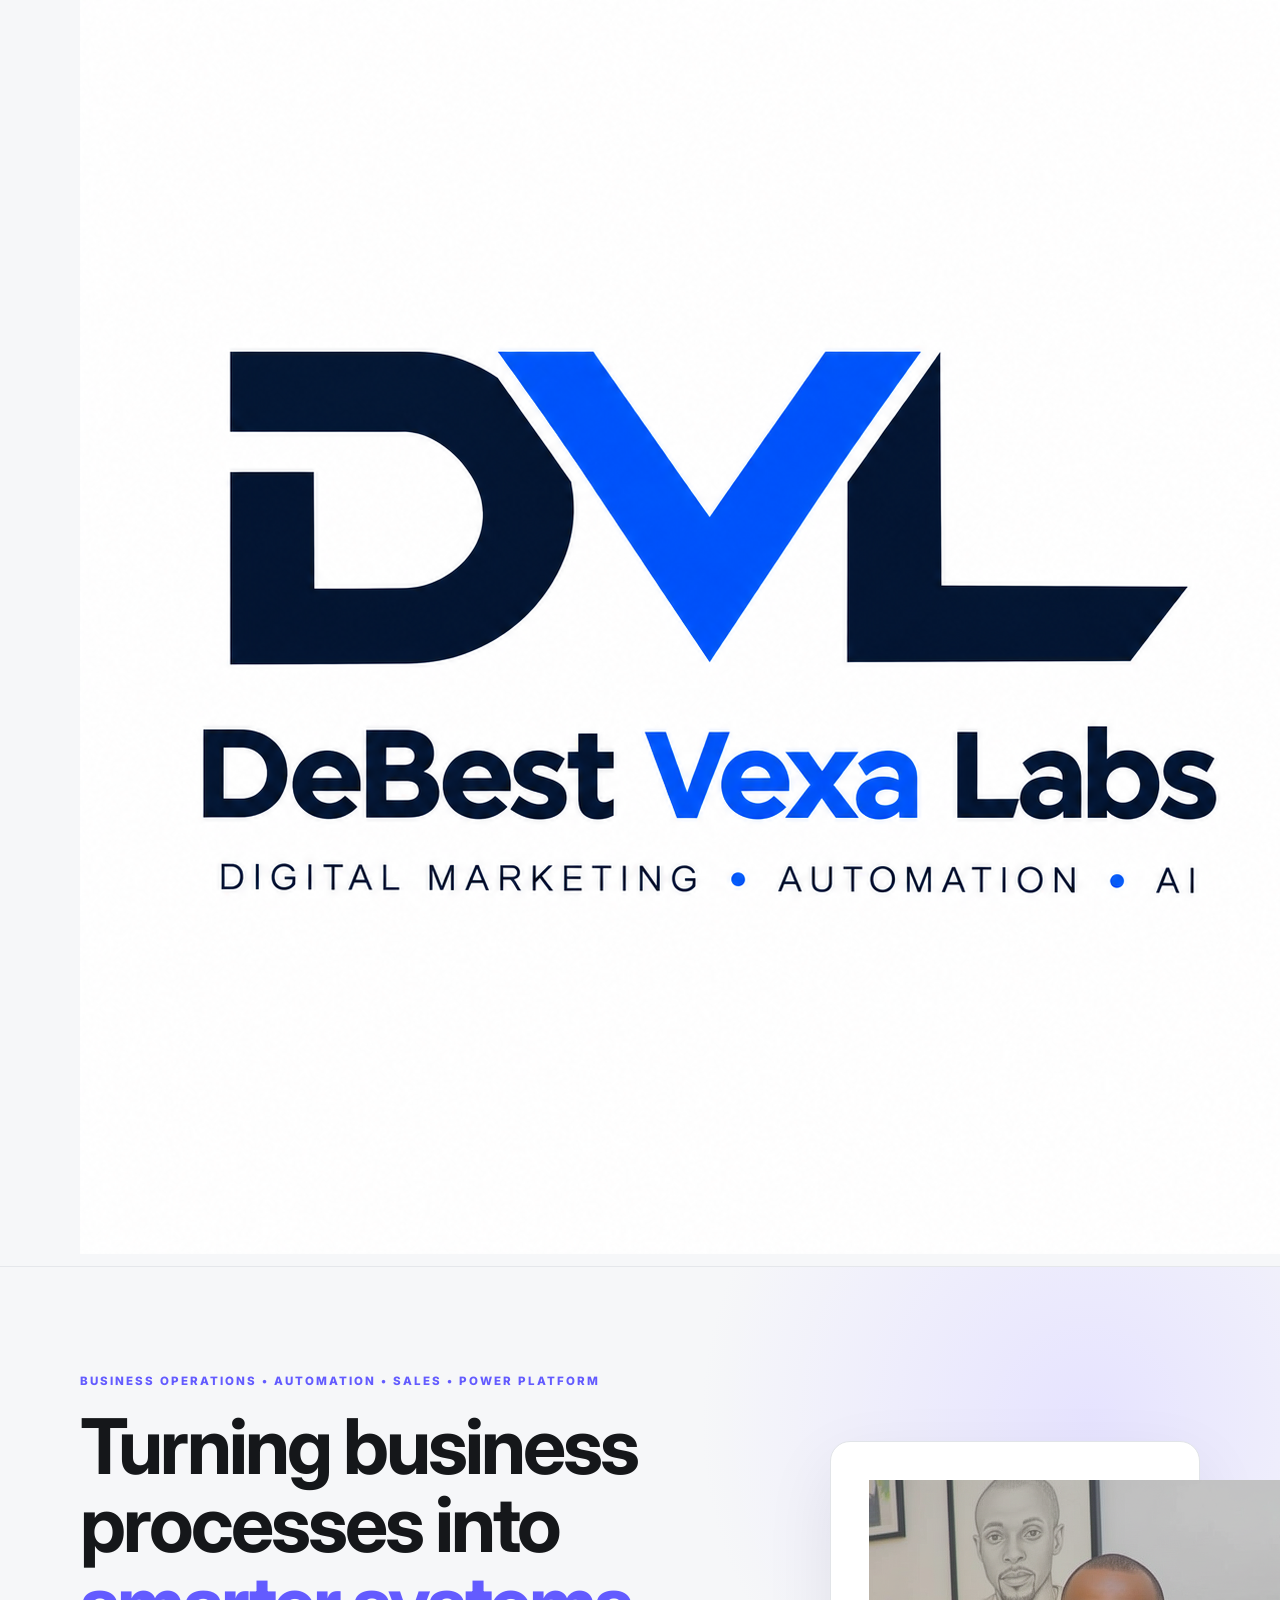
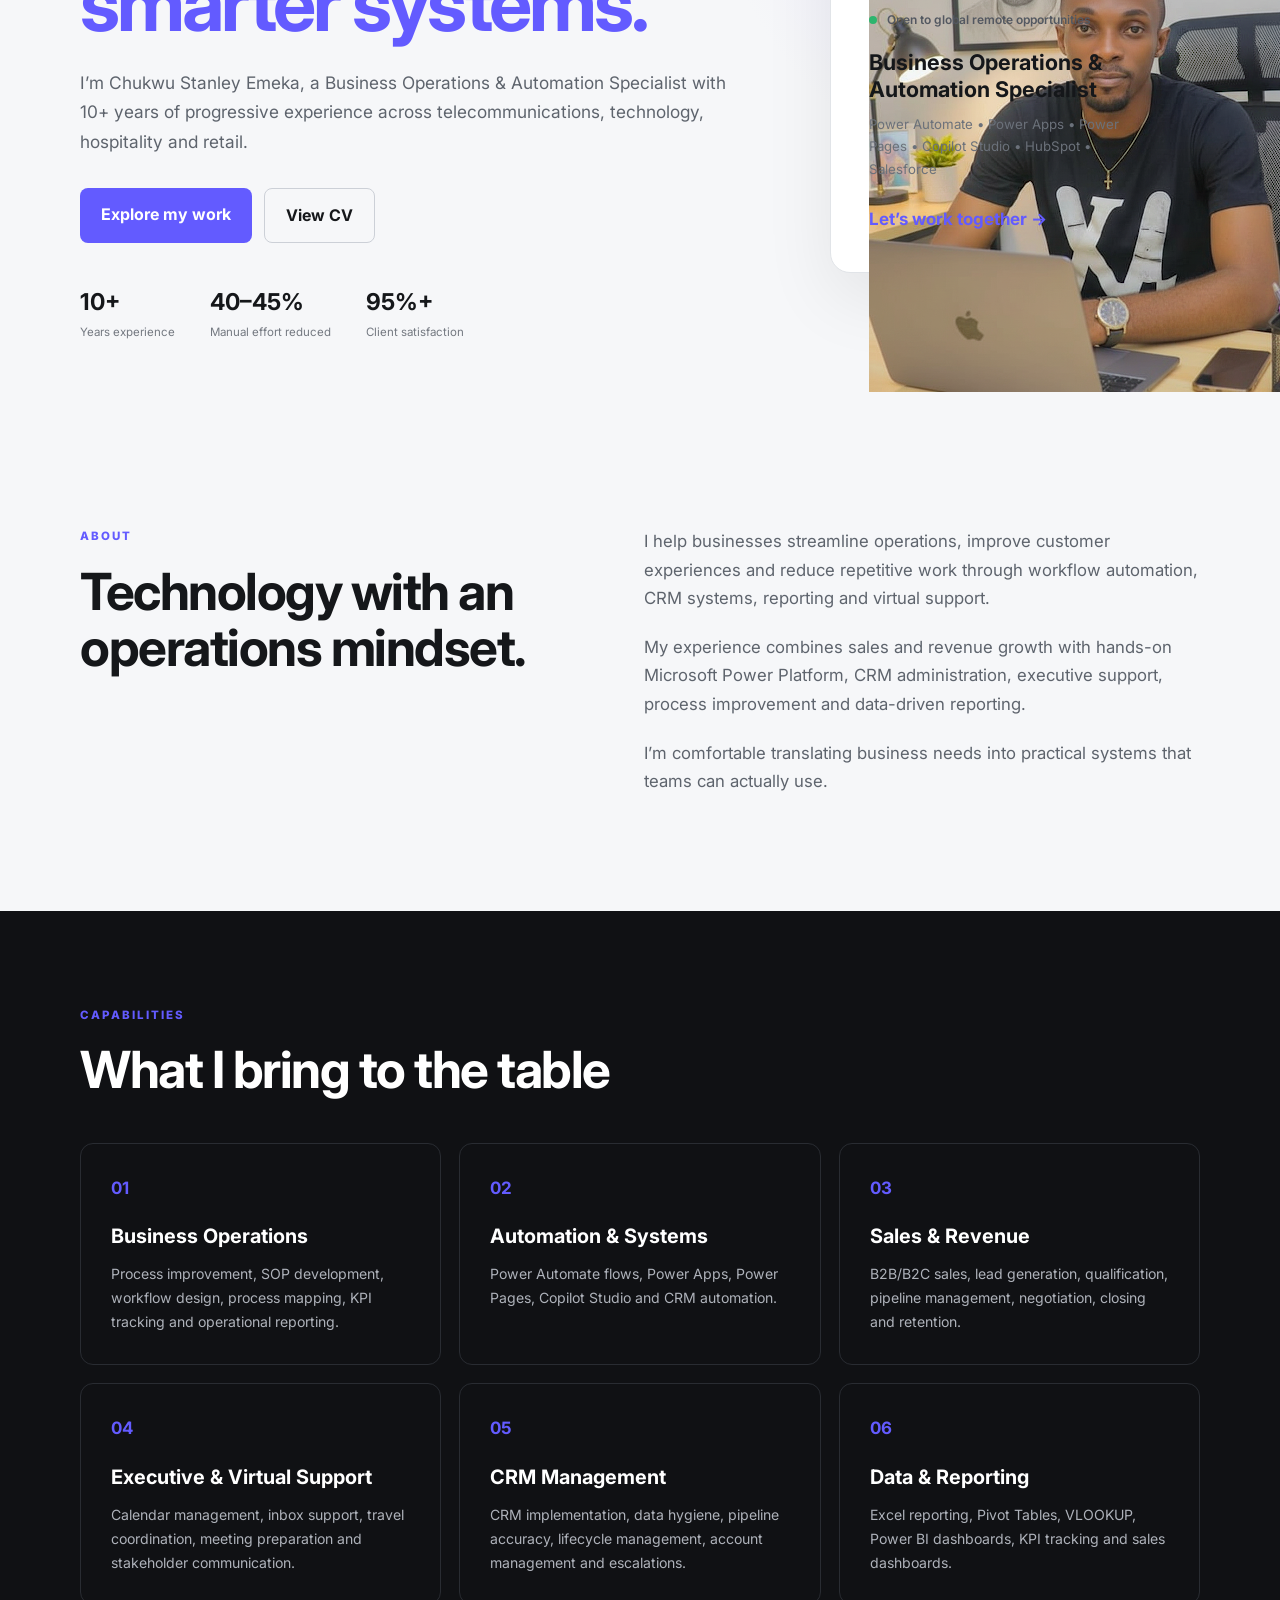
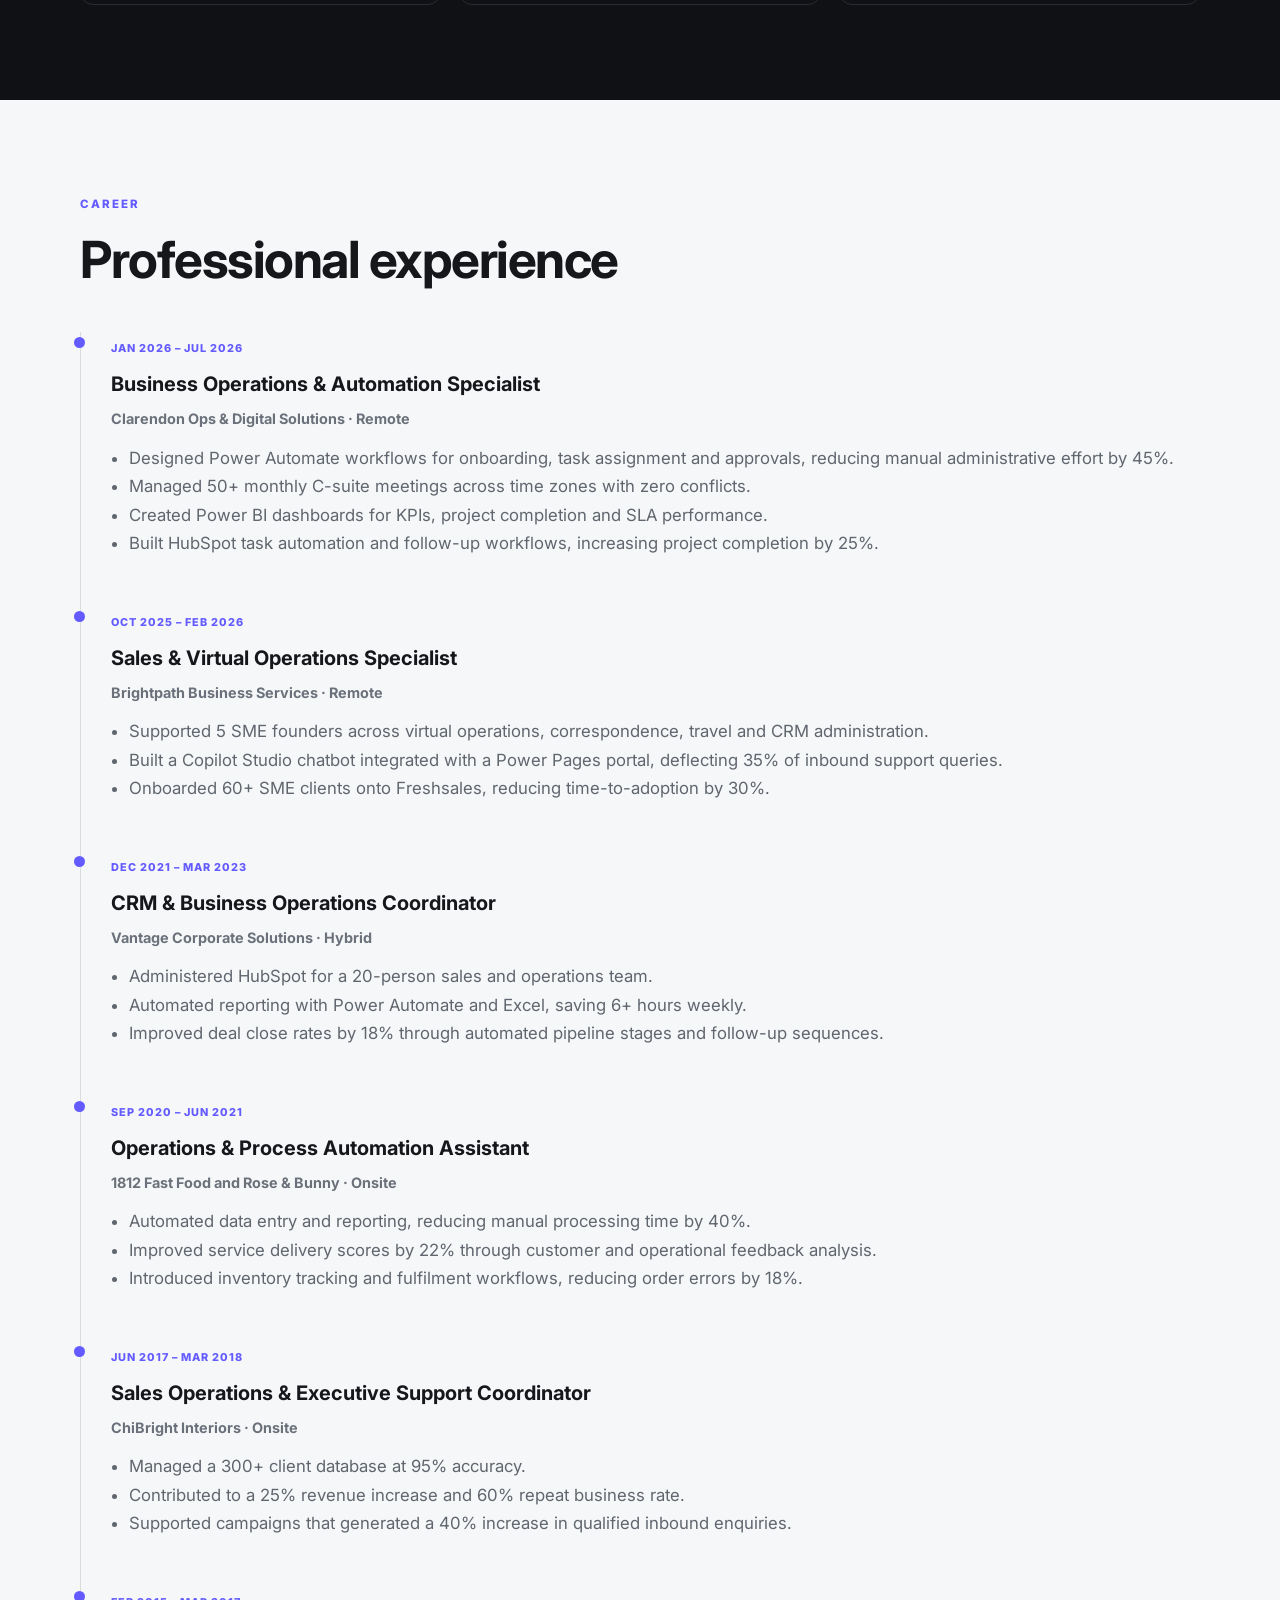
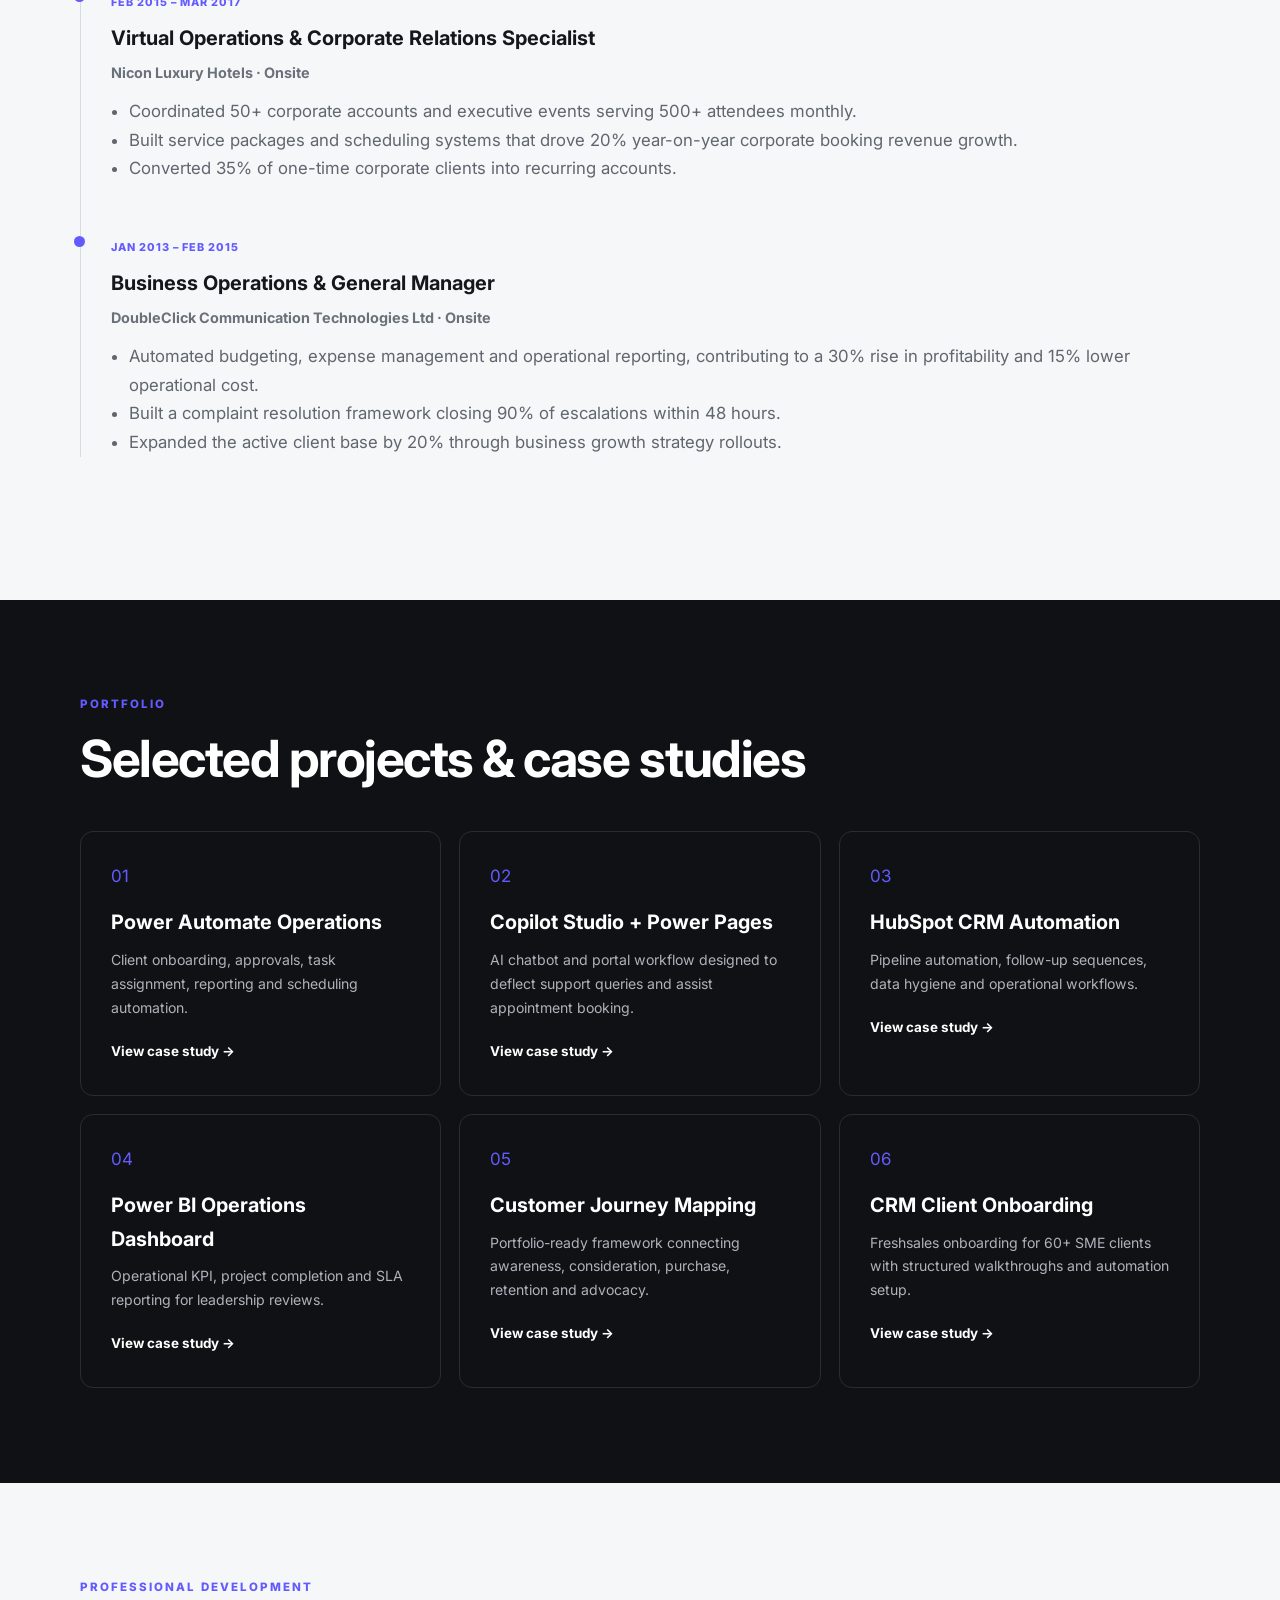
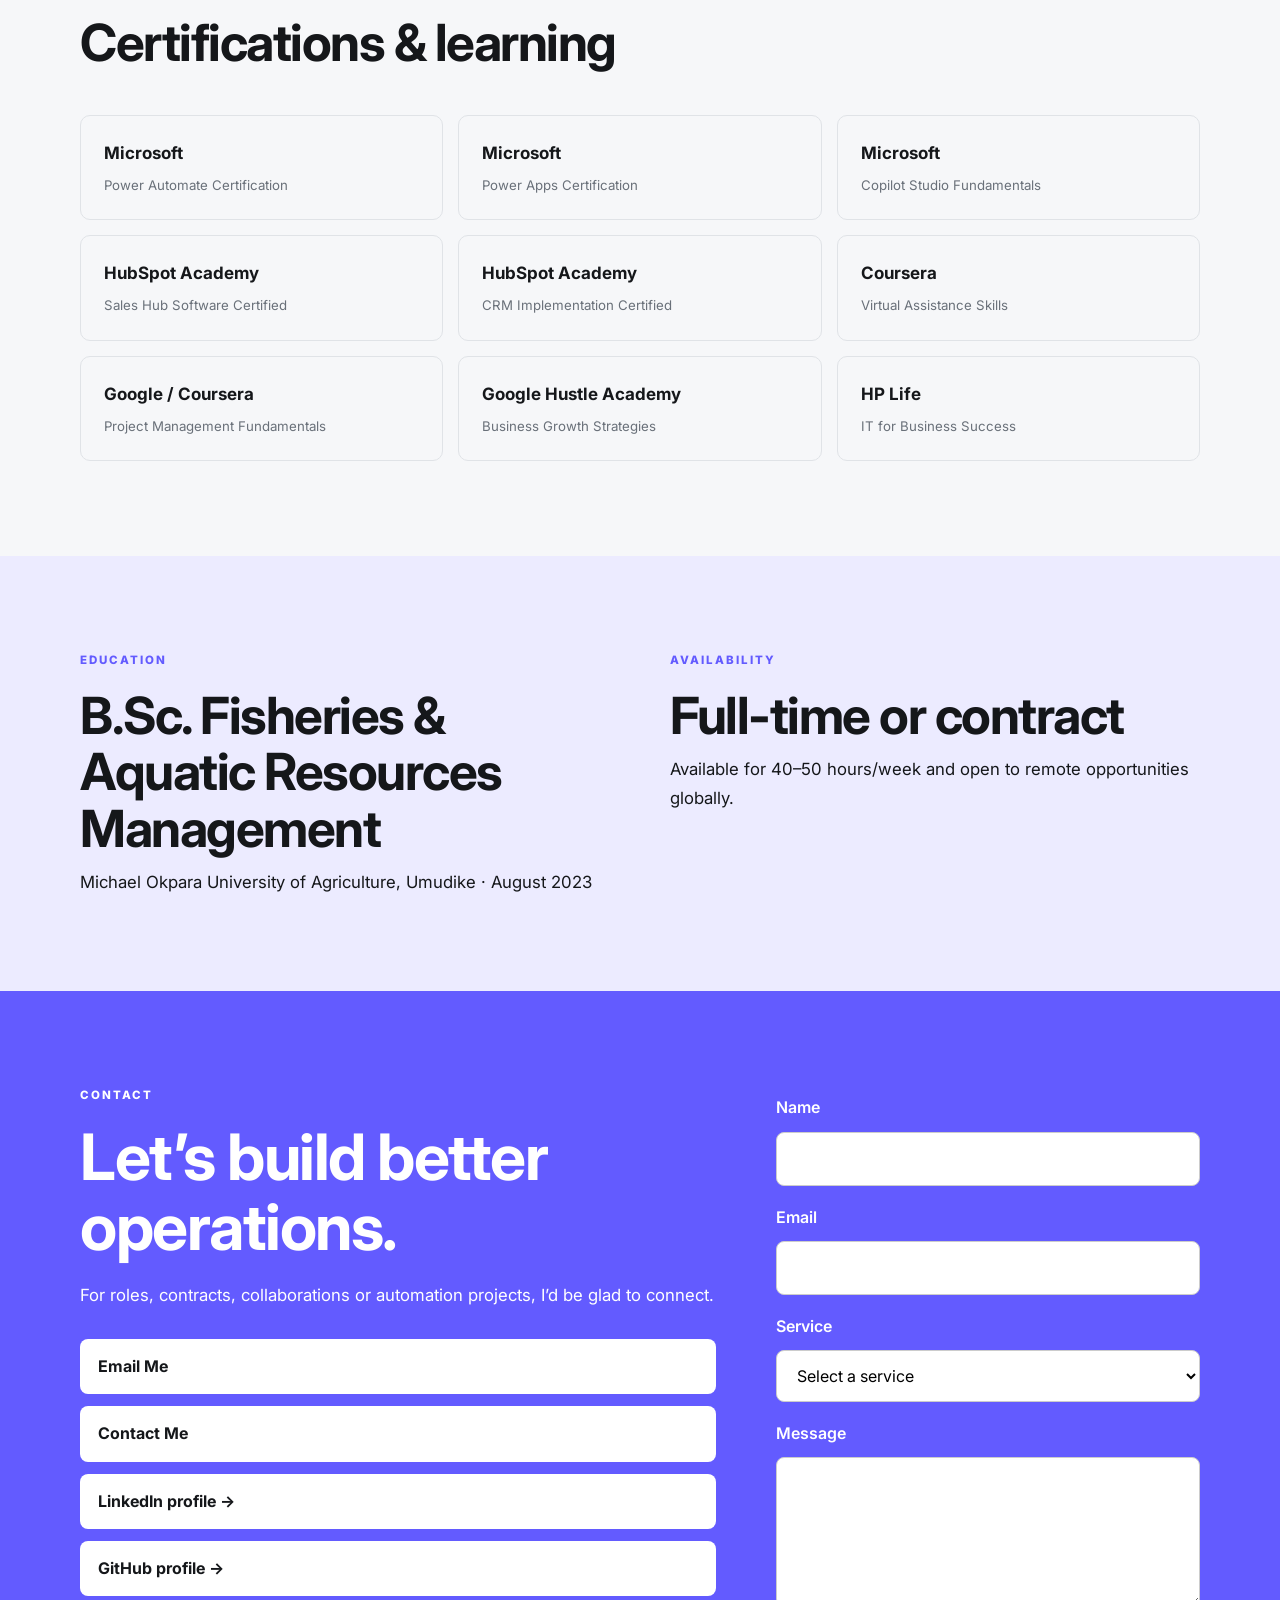
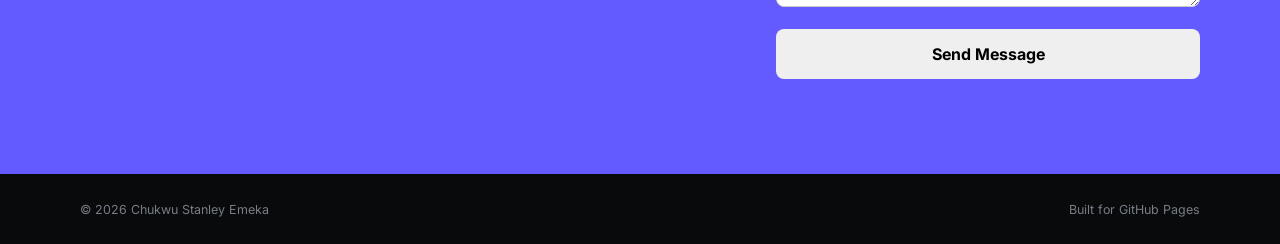
==== commit a71667f6: "Update index.html" ====
--- a/index.html
+++ b/index.html
@@ -43,7 +43,9 @@
   <header class="site-header">
     <div class="container nav">
 
-      <a class="logo" href="#home">Stanley<span>.</span></a>
+      <a class="logo" href="#home">
+  <img src="assets/logo.png" alt="Chukwu Stanley Emeka logo">
+</a>
 
       <button class="menu-toggle" aria-label="Open navigation">☰</button>
 
@@ -111,7 +113,9 @@
 
 
         <aside class="hero-card">
-          <div class="avatar">CSE</div>
+          <div class="avatar">
+  <img src="assets/profile.jpg" alt="Chukwu Stanley Emeka">
+</div>
 
           <p class="status">
             <i></i>
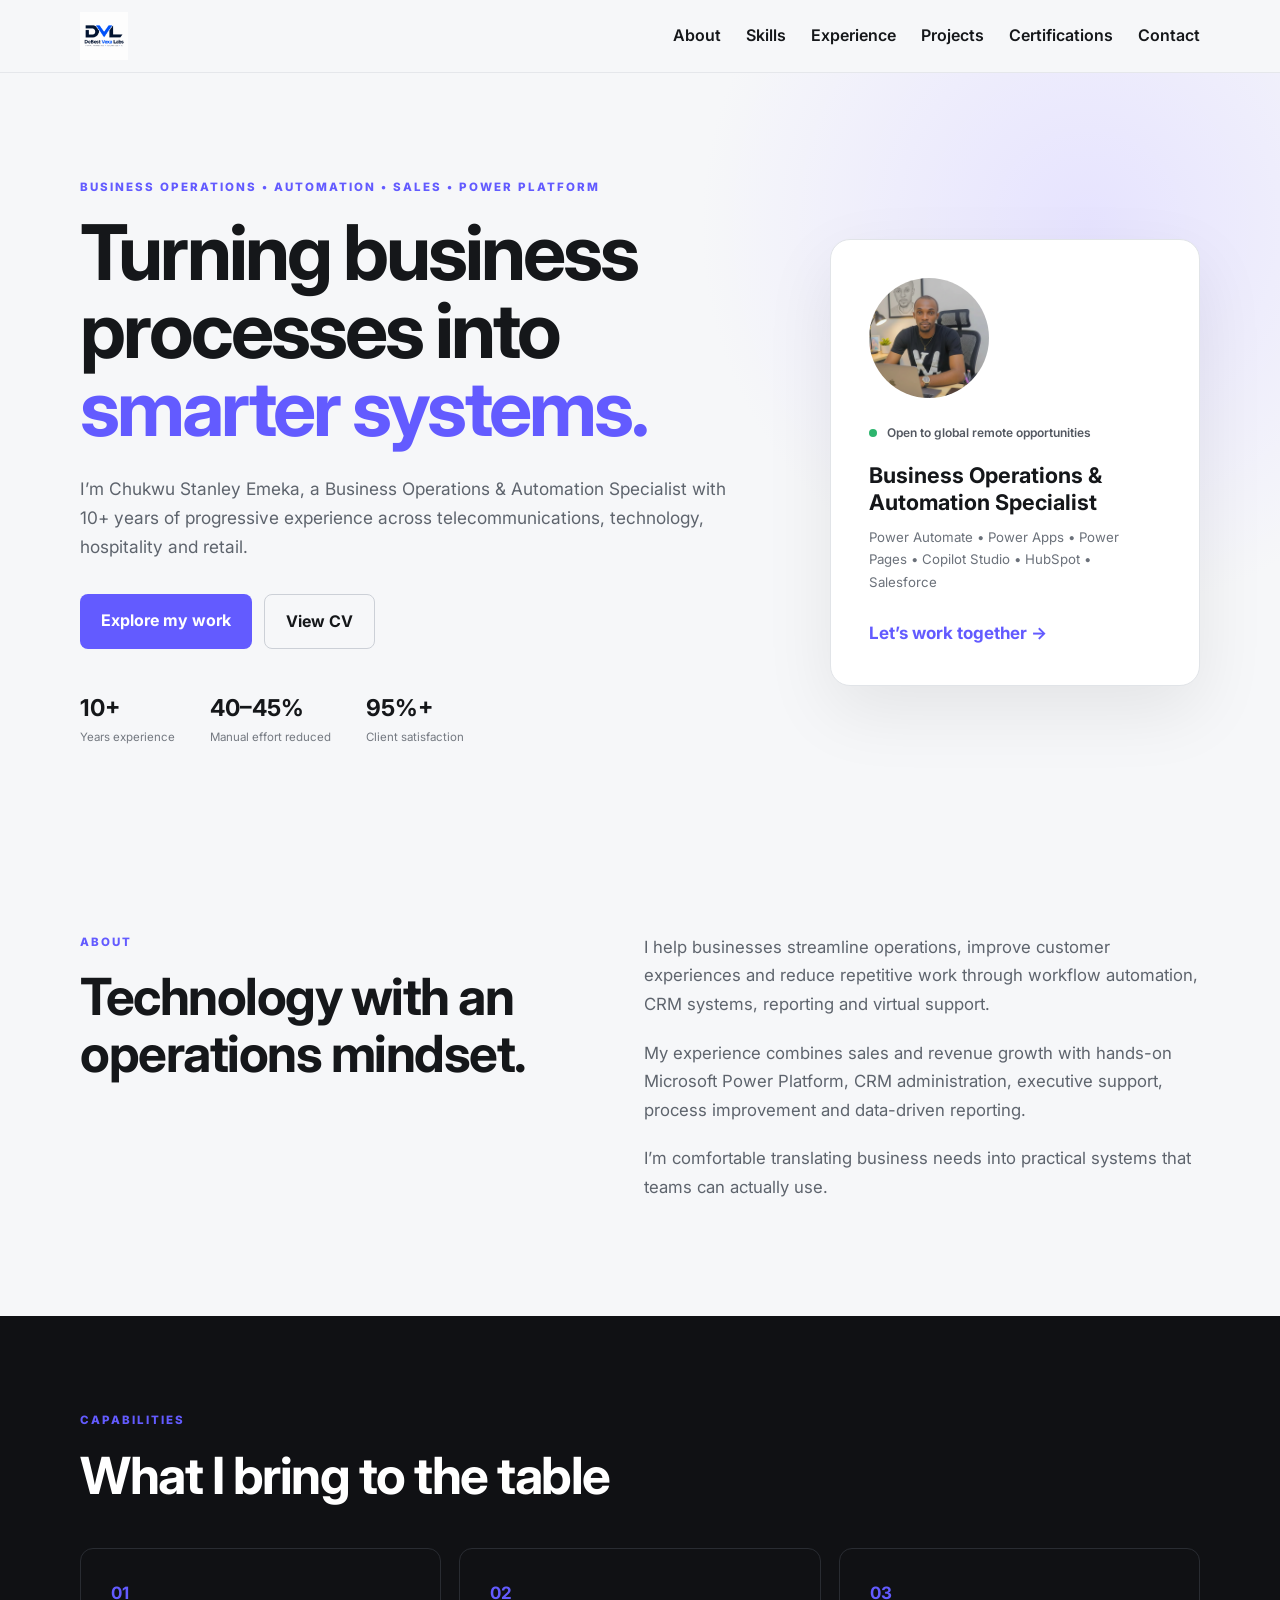
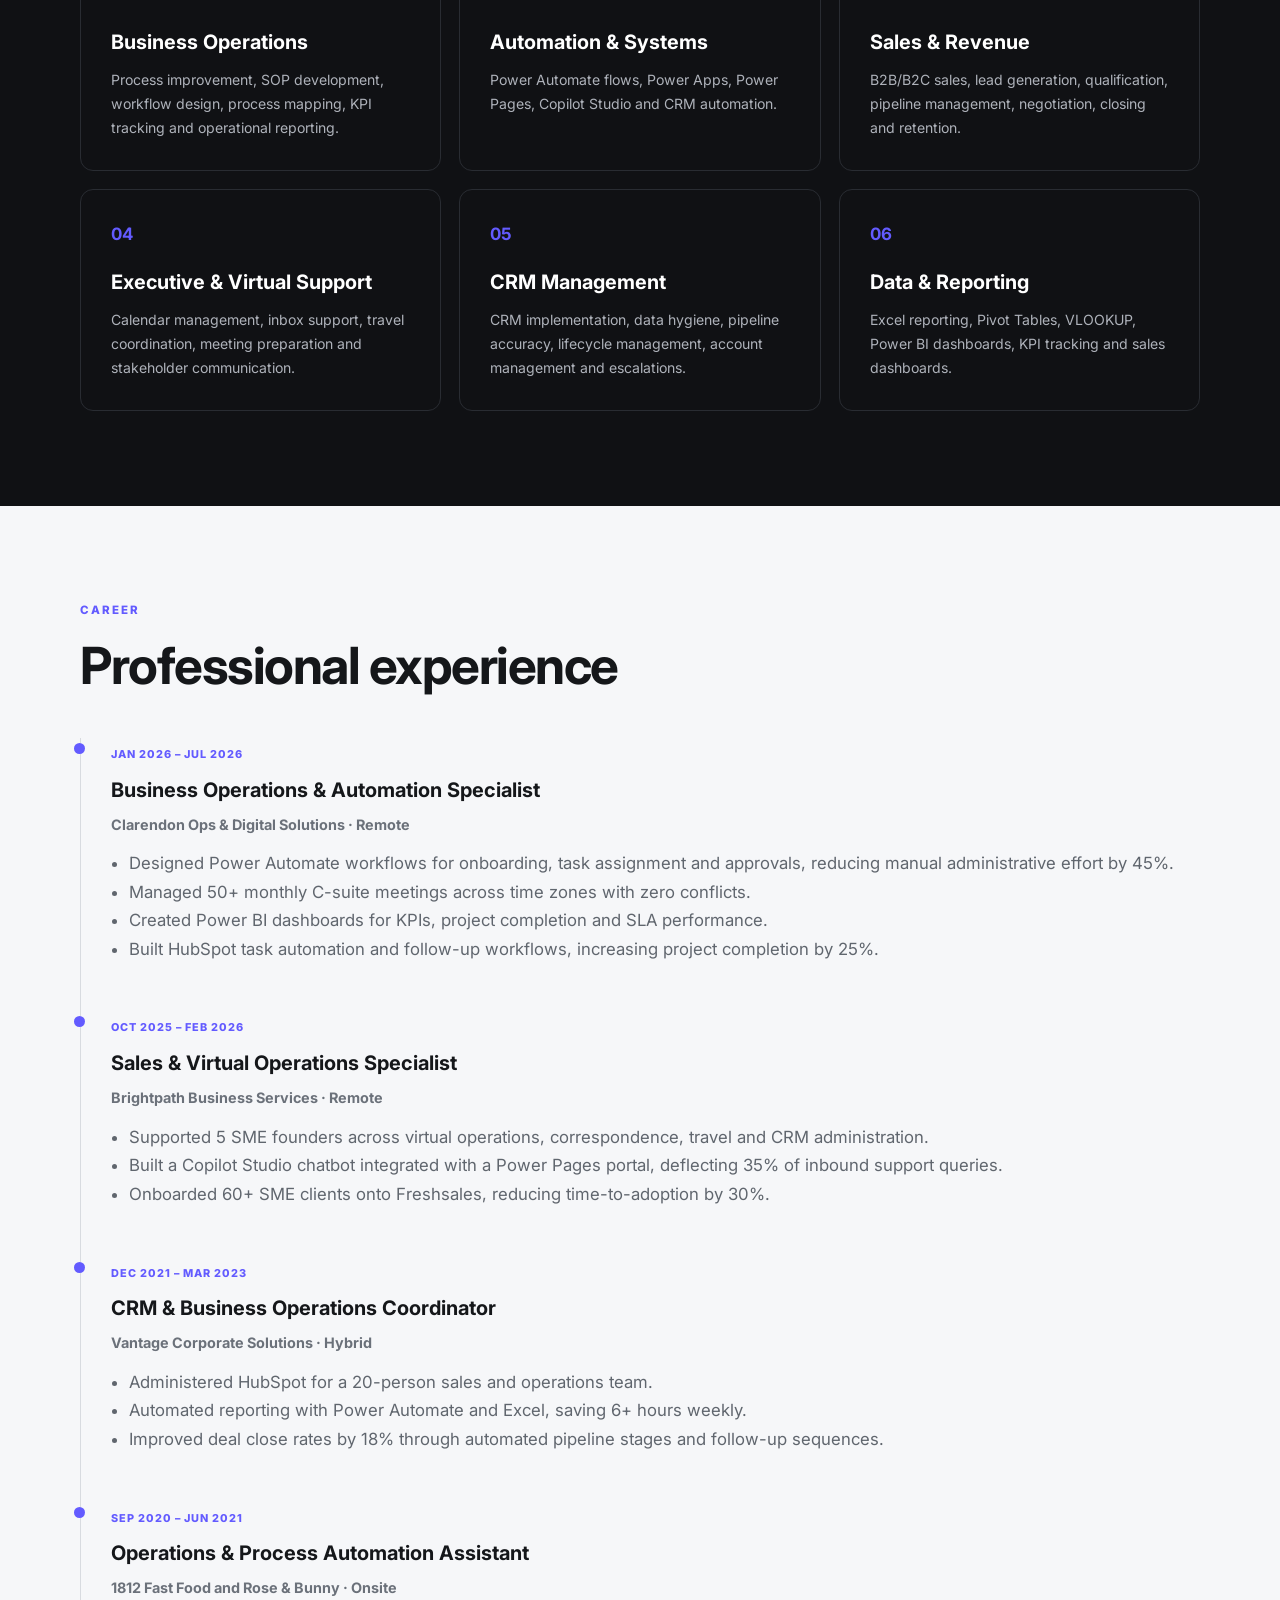
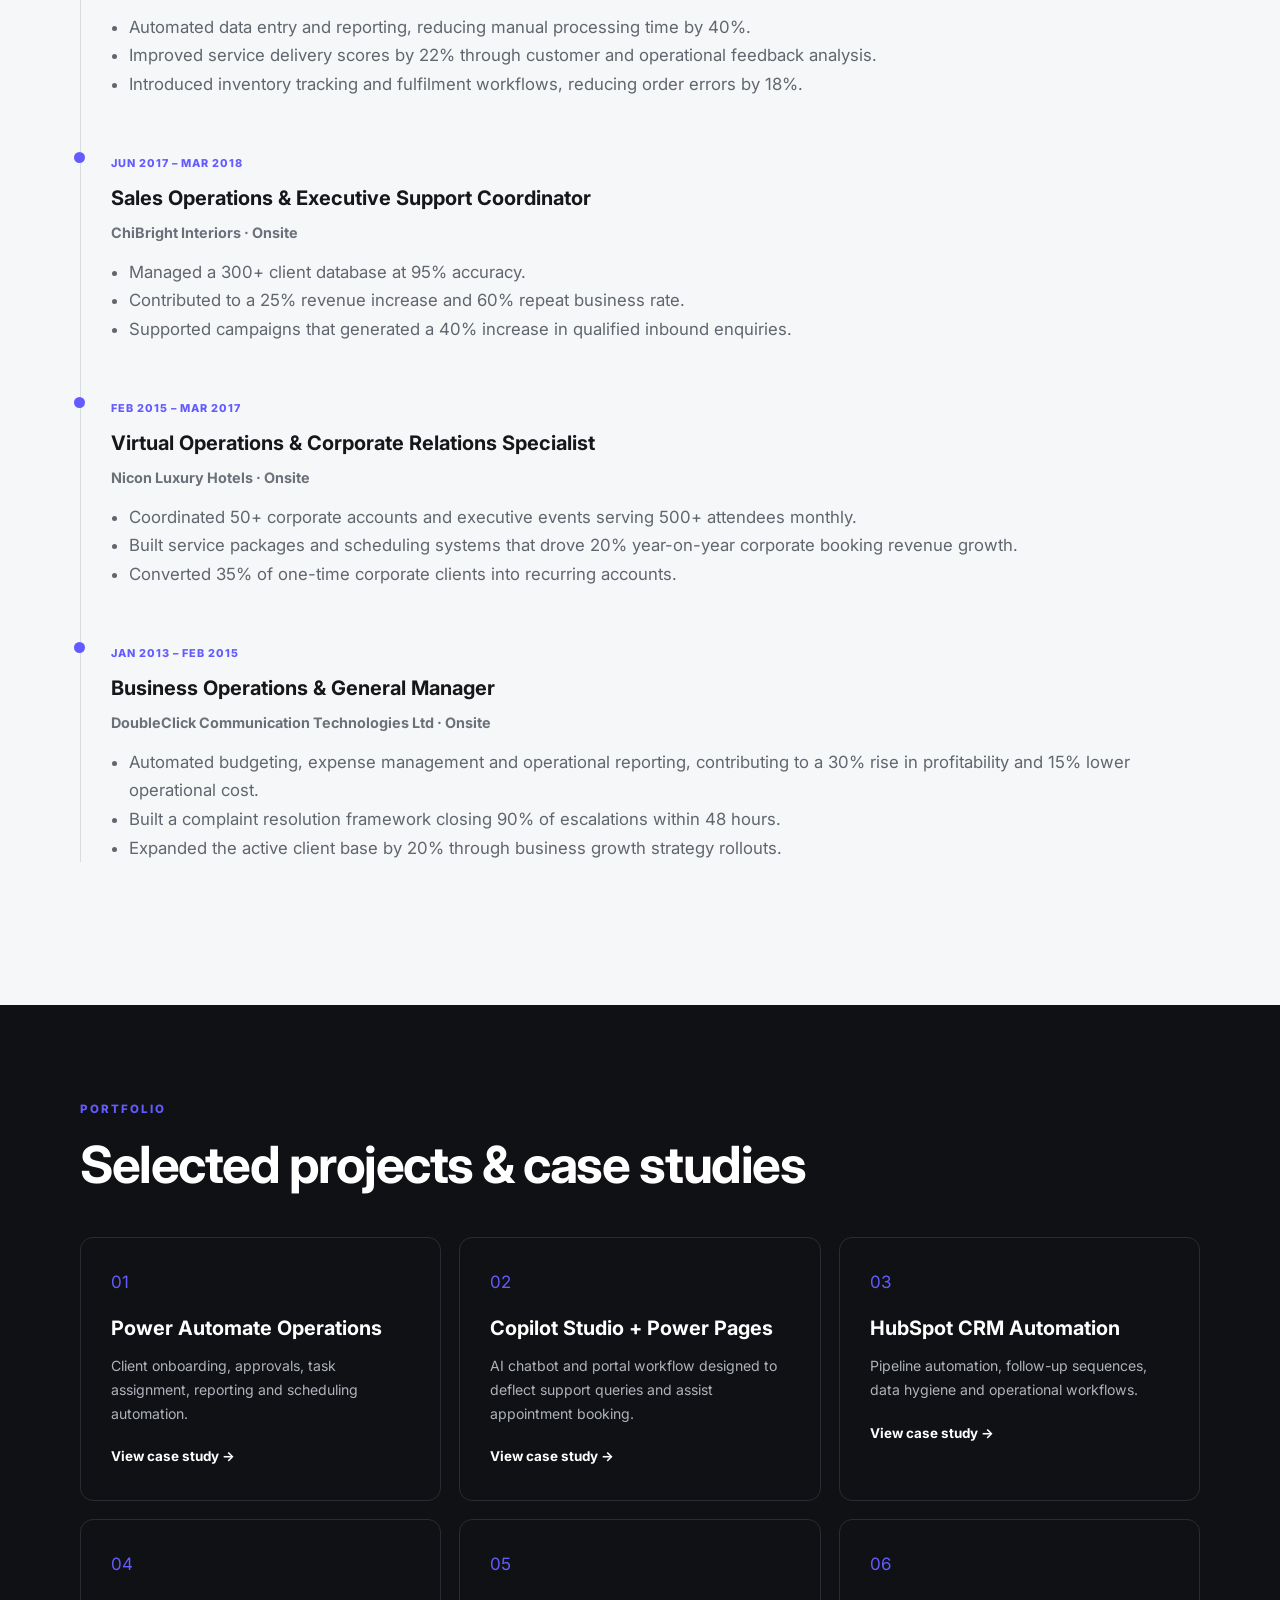
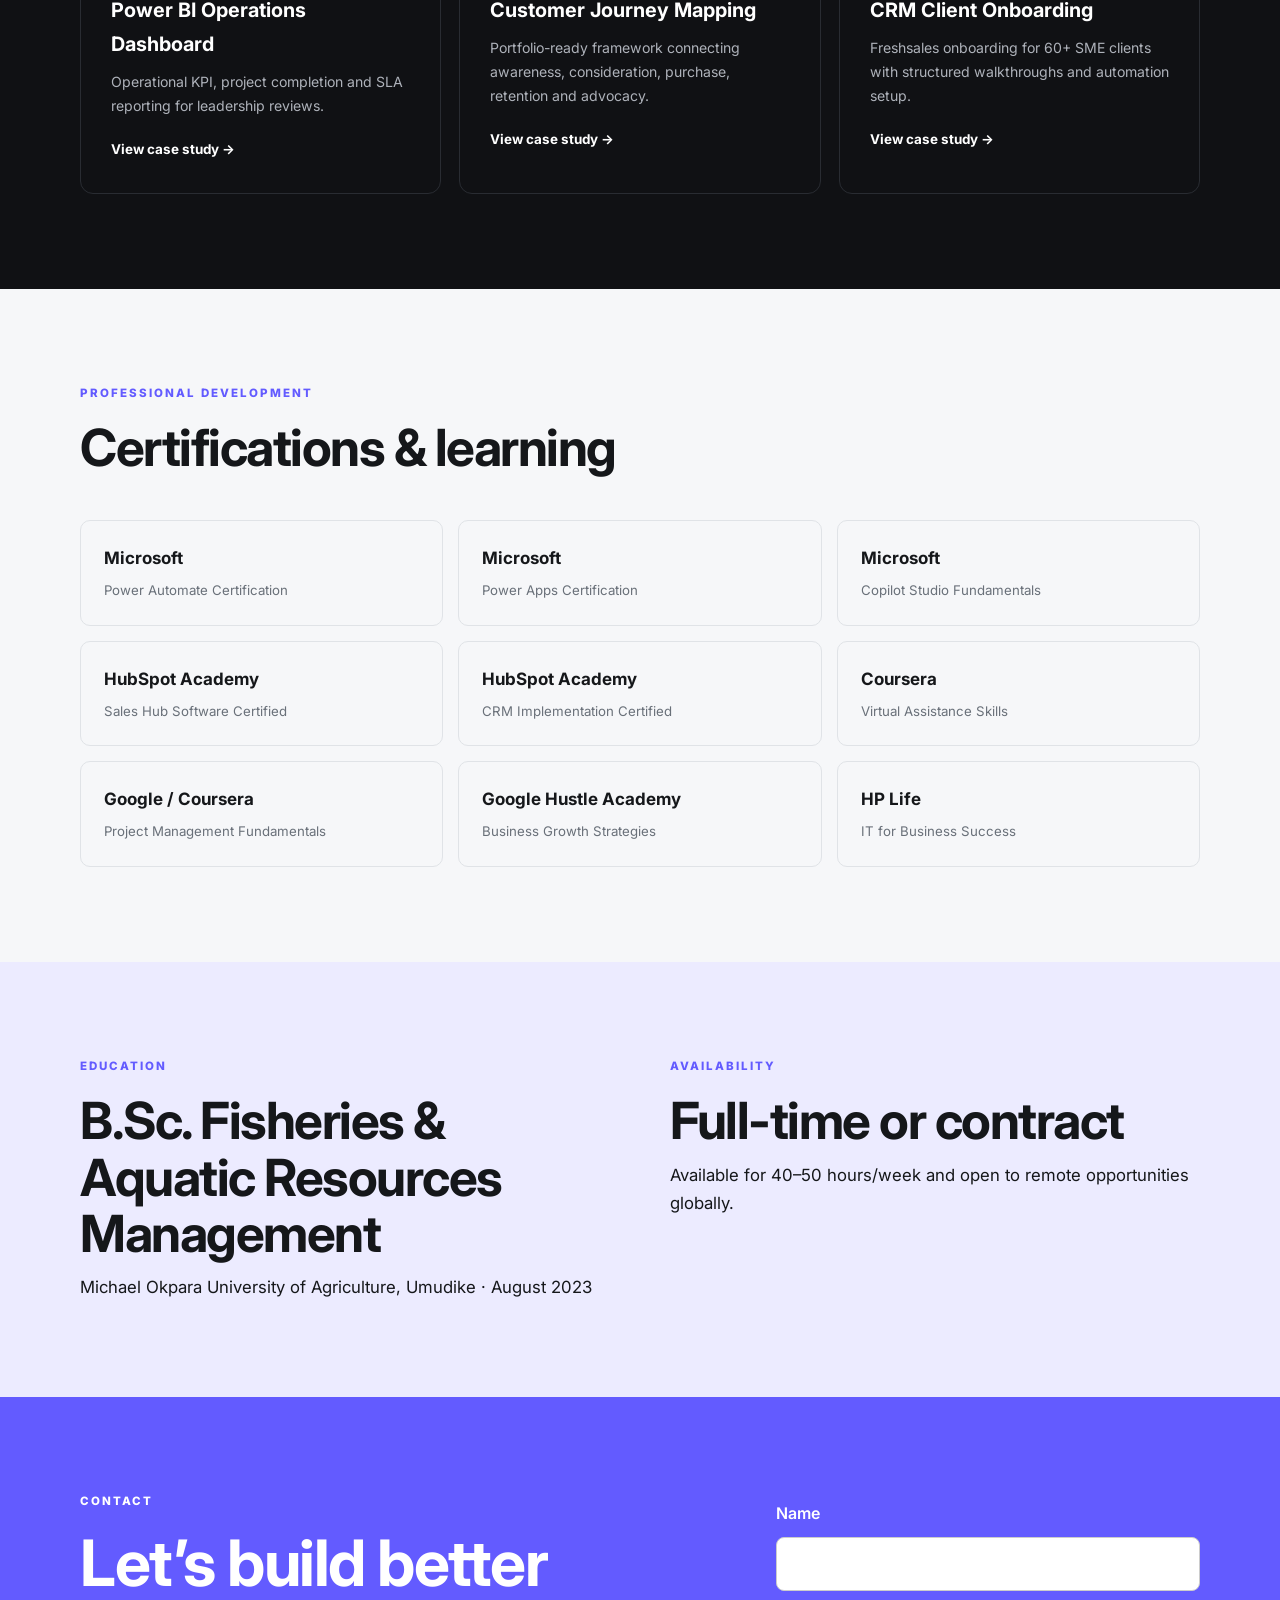
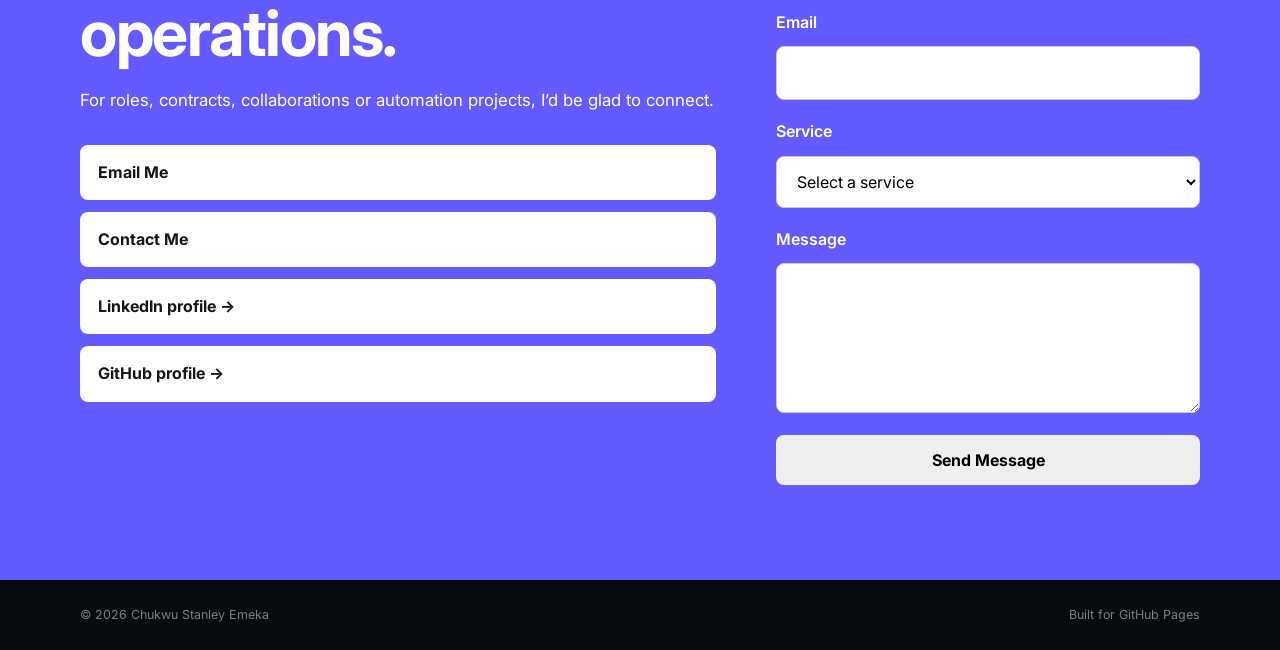
==== commit 3b898fec: "Update index.html" ====
--- a/index.html
+++ b/index.html
@@ -24,6 +24,15 @@
   <link rel="preconnect" href="https://fonts.gstatic.com" crossorigin>
   <link href="https://fonts.googleapis.com/css2?family=Inter:wght@400;500;600;700;800&display=swap" rel="stylesheet">
 
+  <!-- MailerLite Universal -->
+<script>
+    (function(w,d,e,u,f,l,n){w[f]=w[f]||function(){(w[f].q=w[f].q||[])
+    .push(arguments);},l=d.createElement(e),l.async=1,l.src=u,
+    n=d.getElementsByTagName(e)[0],n.parentNode.insertBefore(l,n);})
+    (window,document,'script','https://assets.mailerlite.com/js/universal.js','ml');
+    ml('account', '2634377');
+</script>
+<!-- End MailerLite Universal -->
 </head>
 
 <body>
--- a/style.css
+++ b/style.css
@@ -120,3 +120,24 @@
   }
 
 }
+/* Logo image */
+.logo img {
+  height: 48px;
+  width: auto;
+  display: block;
+}
+
+/* Profile image */
+.avatar {
+  width: 120px;
+  height: 120px;
+  overflow: hidden;
+}
+
+.avatar img {
+  width: 100%;
+  height: 100%;
+  object-fit: cover;
+  object-position: center;
+  display: block;
+}
